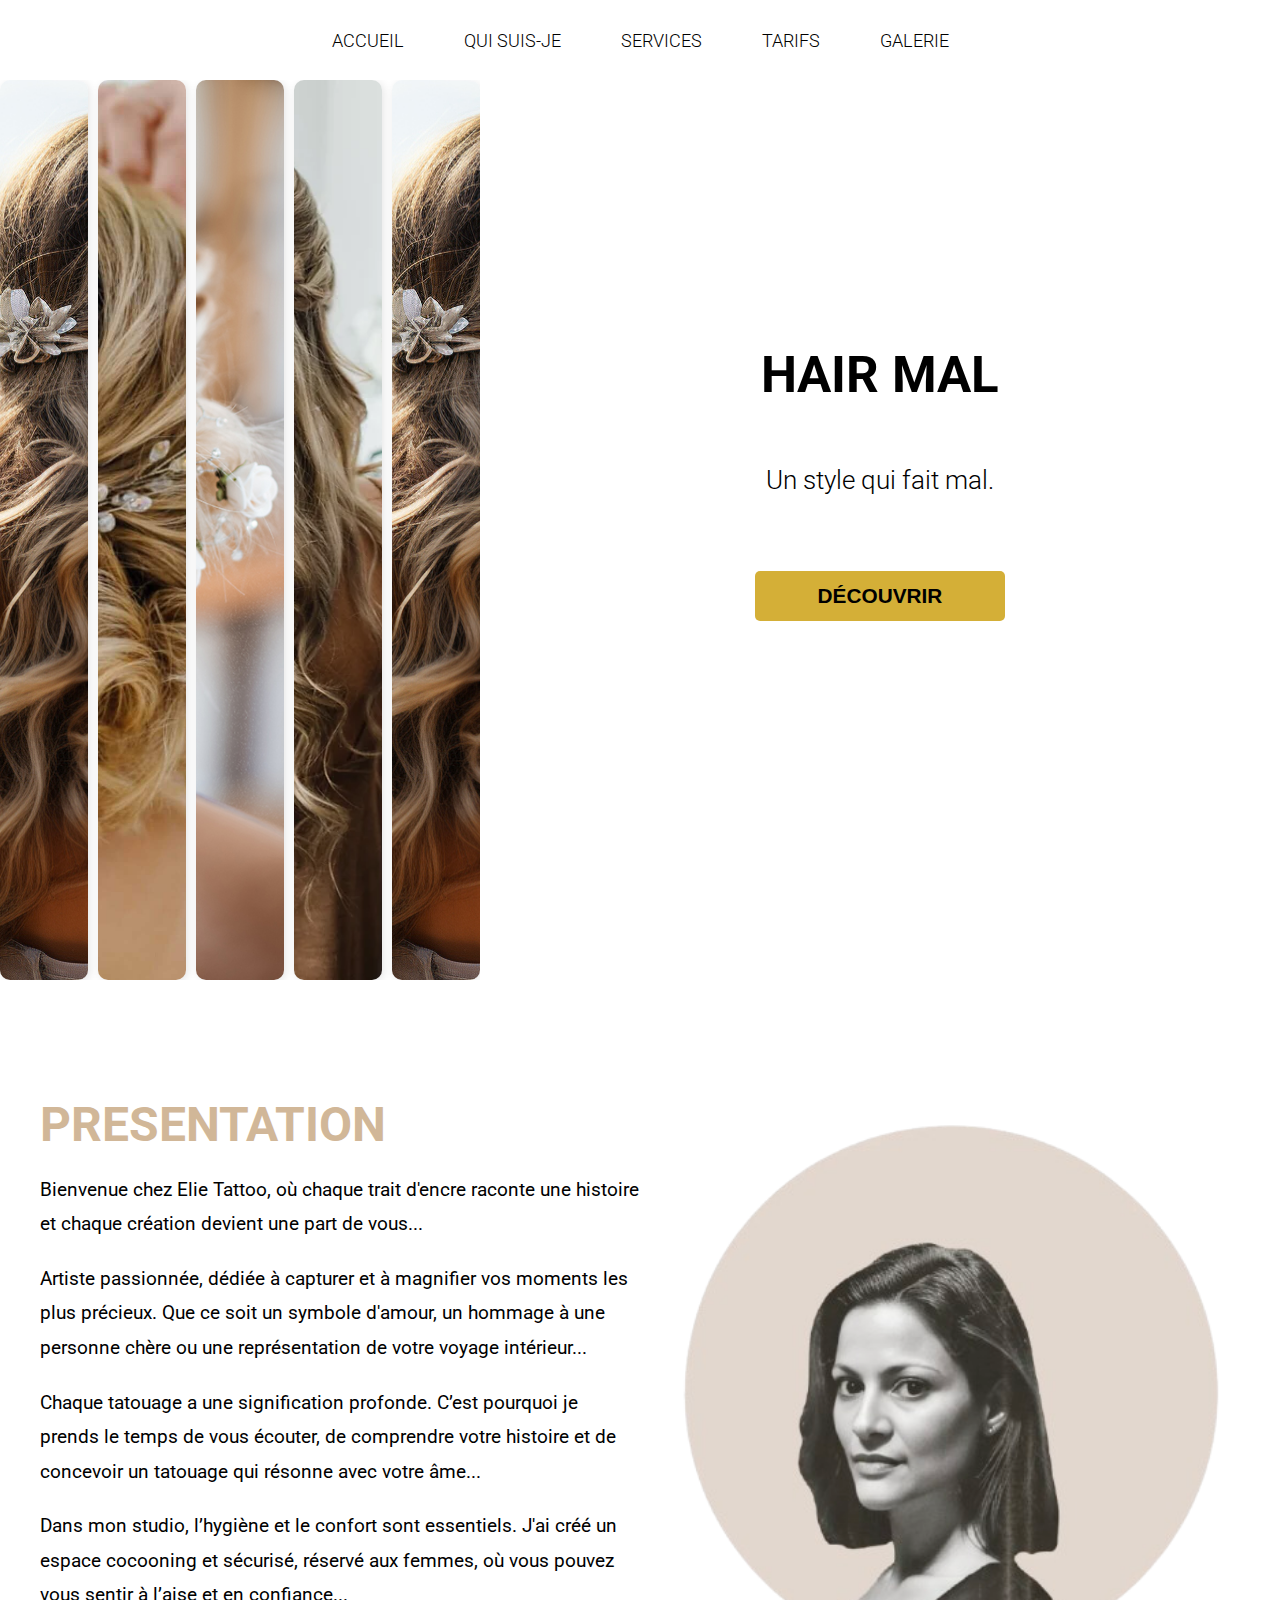
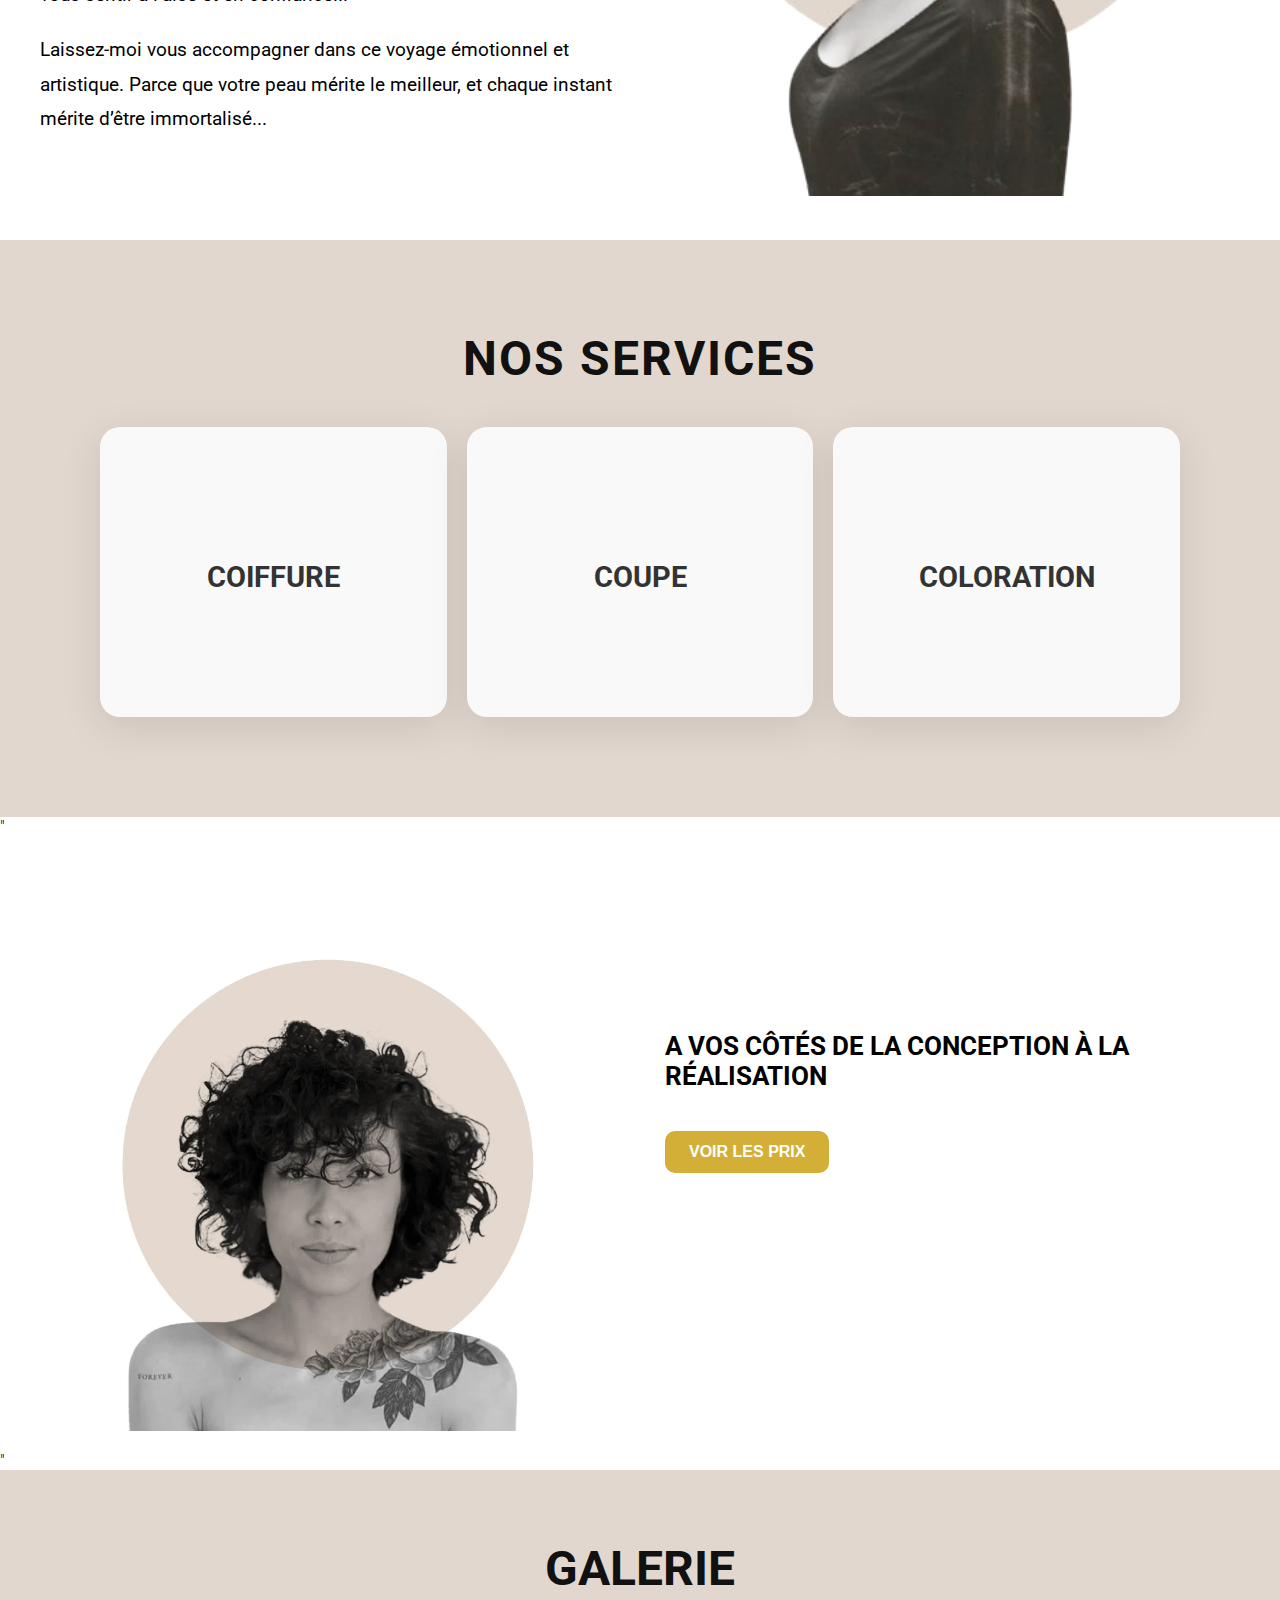
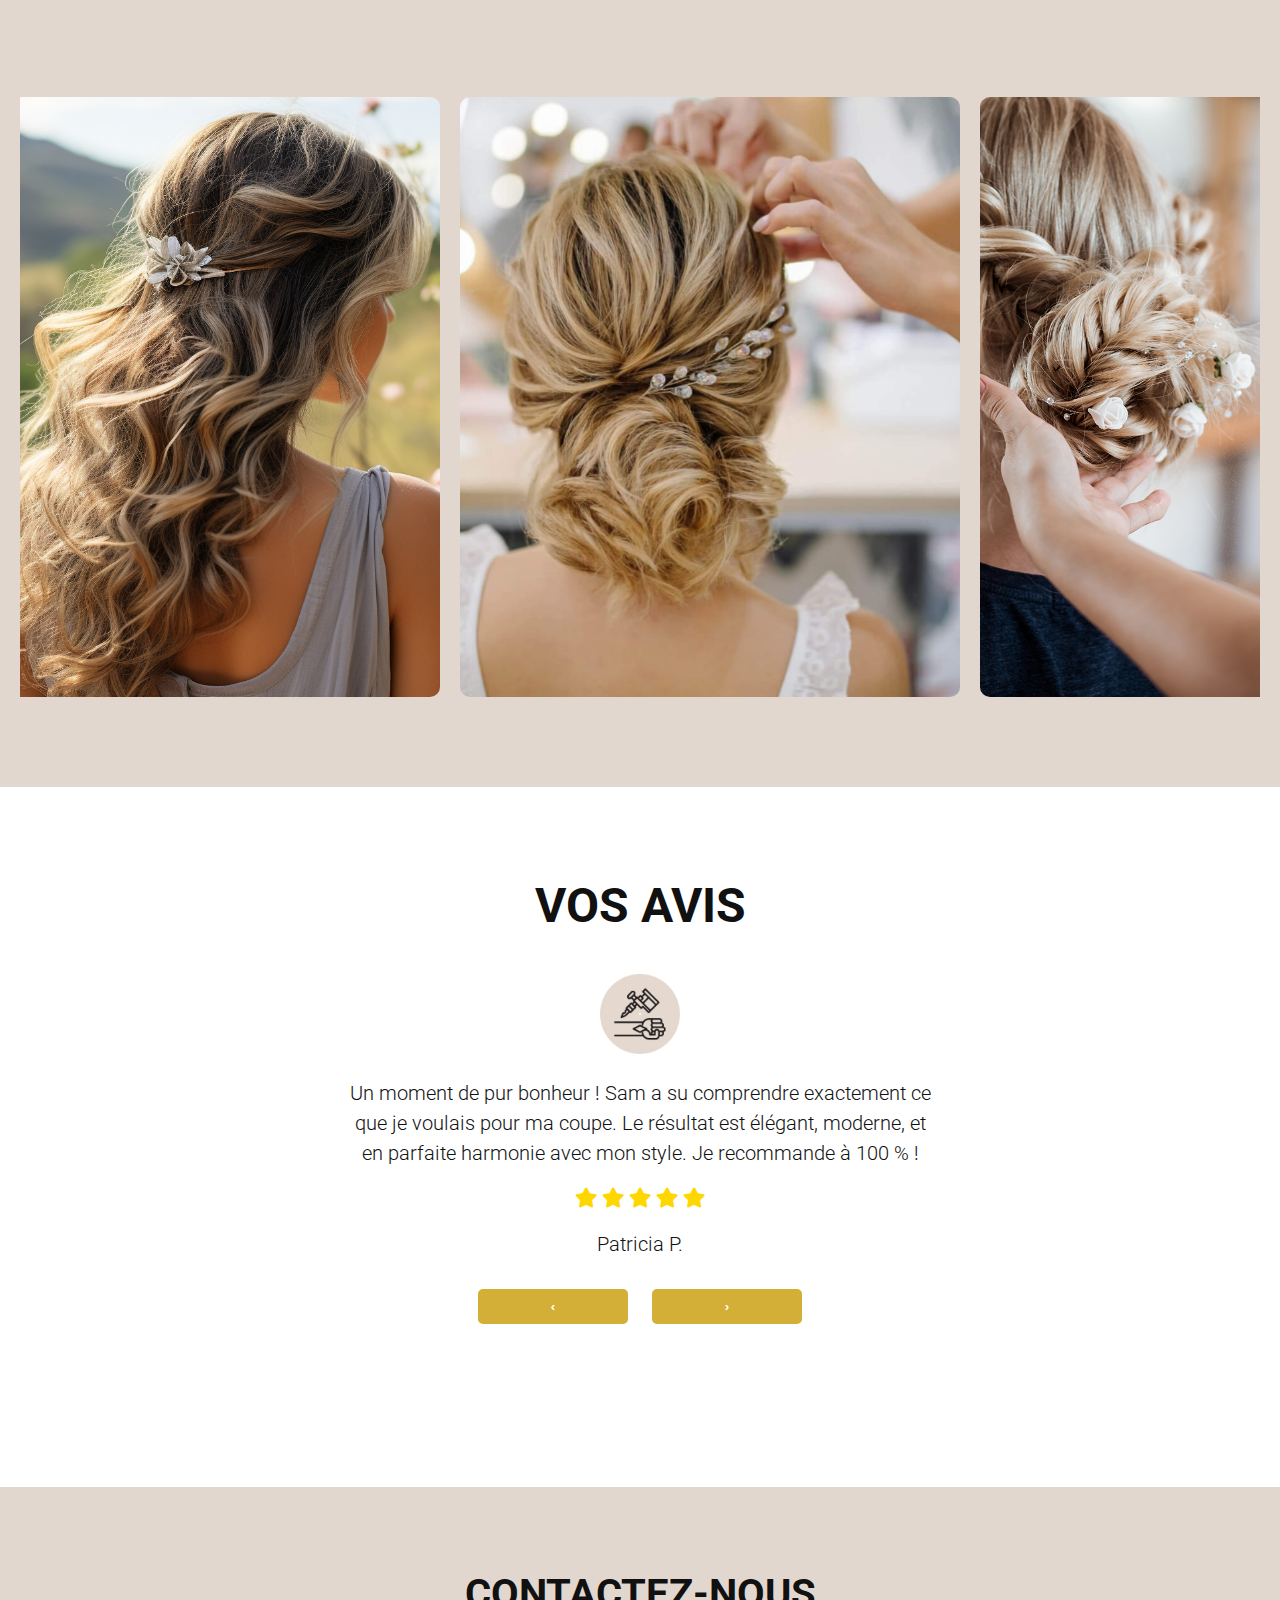
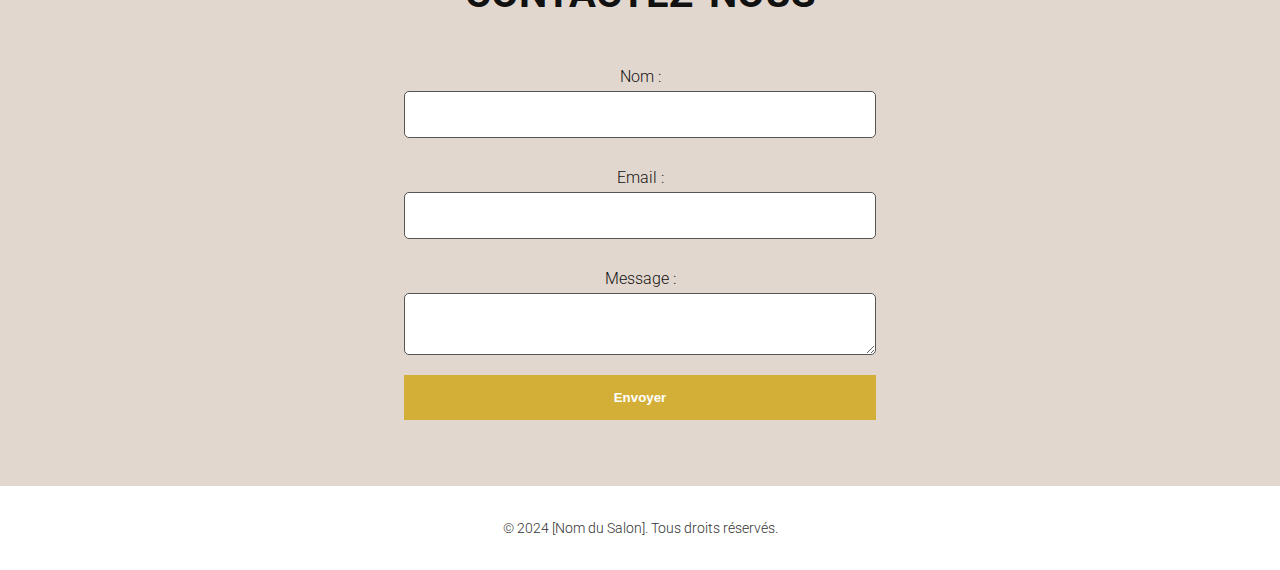
==== index.html @ d48dfe7e "Etablissement du script de deffilement" ====
<!DOCTYPE html>
<html lang="fr">
<head>
    <meta charset="UTF-8">
    <meta name="viewport" content="width=device-width, initial-scale=1.0">
    <title>Salon de Coiffure - Accueil</title>
    <link rel="stylesheet" href="css/global.css">
    <link rel="stylesheet" href="css/hero.css"> 
    <link rel="stylesheet" href="css/avis.css"> 
    <link rel="stylesheet" href="css/contact.css"> 
    <link rel="stylesheet" href="css/gallery-home.css"> 
    <link rel="stylesheet" href="css/services.css"> 
    <link rel="stylesheet" href="css/about.css"> 
    <link rel="stylesheet" href="css/tarifs.css"> 
    <link href="https://fonts.googleapis.com/css2?family=Roboto:wght@100;300;400&display=swap" rel="stylesheet">
    <link rel="stylesheet" href="https://cdnjs.cloudflare.com/ajax/libs/font-awesome/5.15.4/css/all.min.css">
</head>
<body>
    <header>
        <div id="overlay"></div>
        <nav>
            <div class="contact-icon" id="contact-icon">
                <i class="fas fa-info-circle"></i> 
            </div>
            
            <div>
                <img src="images/logo.png" alt="logo" class="logo-icon">
            </div>
            
            <div class="menu-icon" id="menu-icon">
                <i class="fas fa-bars"></i> <!-- Icône pour le hamburger -->
            </div>
    
            <ul class="nav-links" id="nav-links">
                <div class="close-icon" id="close-icon">
                    <i class="fas fa-times"></i> <!-- Icône de la croix pour fermer -->
                </div>
                <li><a href="index.html">ACCUEIL</a></li>
                <li><a href="about.html">QUI SUIS-JE</a></li>
                <li><a href="services.html">SERVICES</a></li>
                <li><a href="tarifs.html">TARIFS</a></li>
                <li><a href="galerie.html">GALERIE</a></li>
            </ul>
    
            <!-- Menu contact -->
            <div class="contact-menu" id="contact-menu">
                <div class="close-contact-icon" id="close-contact-icon">
                    <i class="fas fa-times"></i> <!-- Icône de la croix pour fermer -->
                </div>
                <div class="contact-telephone" id="contact-telephone">
                    <h3>Contactez-nous</h3>
                    <a href="tel:+33123456789" class="phone-link"><strong>Téléphone</strong> : 01 23 45 67 89</a>
                </div>
                <div class="contact-horaires" id="contact-horaires">
                    <h3>Horaires :</h3>
                    <p><strong>Lundi</strong> : 13h - 04h</p>
                    <p><strong>Mardi</strong> : 9h - 00h</p>
                    <p><strong>Mercredi</strong> : 9h - 00h</p>
                    <p><strong>Jeudi</strong> : 9h - 9h30</p>
                    <p><strong>Vendredi</strong> : 9h - 00h</p>
                    <p><strong>Samedi</strong> : Midi - Minuit</p>
                    <p><strong>Dimanche</strong> : Fermé</p>
                </div>
            </div>
        </nav>
    </header>
    
    
   <!-- Hero Section - Version Desktop -->
    <section id="accueil" class="hero hero-desktop">
        <div class="hero-left">
            <div class="image-collage">
                <div class="image-item" style="background-image: url('./images/coiffure1.jpg');"></div>
                <div class="image-item" style="background-image: url('./images/coiffure2.jpeg');"></div>
                <div class="image-item" style="background-image: url('./images/coiffure3.jpg');"></div>
                <div class="image-item" style="background-image: url('./images/coiffure5.webp');"></div>
                <div class="image-item" style="background-image: url('./images/coiffure1.jpg');"></div>
            </div>
        </div>
        <div class="hero-right">
            <h1>HAIR MAL</h1>
            <p>Un style qui fait mal.</p>
            <button>DÉCOUVRIR</button>
        </div>
    </section>

    <!-- Hero Section - Version Mobile -->
    <section id="accueil-mobile" class="hero-mobile">
        <div class="hero-content">
            <div class="hero-right">
                <h1>HAIR MAL</h1>
                <p>Un style qui sublime vos cheveux.</p>
                <div class="hero-image-mobile">
                    <img src="./images/image.png" alt="Coiffure">
                </div>
                <button>DÉCOUVRIR</button>
            </div>
        </div>
    </section>

    <section id="home-about" class="home-about-section">
        <div class="home-about-content">
            <h1>Presentation</h1>
            <p>Bienvenue chez Elie Tattoo, où chaque trait d'encre raconte une histoire et chaque création devient une part de vous...</p>
            <p>Artiste passionnée, dédiée à capturer et à magnifier vos moments les plus précieux. Que ce soit un symbole d'amour, un hommage à une personne chère ou une représentation de votre voyage intérieur...</p>
            <p>Chaque tatouage a une signification profonde. C’est pourquoi je prends le temps de vous écouter, de comprendre votre histoire et de concevoir un tatouage qui résonne avec votre âme...</p>
            <p>Dans mon studio, l’hygiène et le confort sont essentiels. J'ai créé un espace cocooning et sécurisé, réservé aux femmes, où vous pouvez vous sentir à l’aise et en confiance...</p>
            <p>Laissez-moi vous accompagner dans ce voyage émotionnel et artistique. Parce que votre peau mérite le meilleur, et chaque instant mérite d’être immortalisé...</p>
        </div>
        <div class="home-about-image">
            <div class="home-image">
                <img src="./images/portrait.png" alt="Elie Tattoo">
            </div>
        </div>
    </section>

    <section id="home-services-index">
        <h2>NOS SERVICES</h2>
        <div class="home-service-list">
            <div class="home-service-item">
                <h3>Coiffure</h3>
                <p>Découvrez nos services de coiffure sur mesure.</p>
                <button>Savoir plus</button>
            </div>
            <div class="home-service-item">
                <h3>Coupe</h3>
                <p>Des coupes personnalisées pour tous types de cheveux.</p>
                <button>Savoir plus</button>
            </div>
            <div class="home-service-item">
                <h3>Coloration</h3>
                <p>Des colorations modernes pour sublimer votre style.</p>
                <button>Savoir plus</button>
            </div>
        </div>
    </section>
    

    "<section class="home-price">
        <div class="home-price-image">
            <img src="./images/portrait2.webp" alt="Portrait">
        </div>
        <div class="home-price-text">
            <h1>A VOS CÔTÉS DE LA CONCEPTION À LA RÉALISATION</h1>
            <button>VOIR LES PRIX</button>
        </div>
    </section>"

    <!-- Galerie Section -->
    <section id="home-galerie" class="home-gallery">
        <h2>GALERIE</h2>
        <div class="home-gallery-grid">
            <div class="home-gallery-item" style="background-image: url('./images/coiffure1.jpg');"></div>
            <div class="home-gallery-item" style="background-image: url('./images/coiffure2.jpeg');"></div>
            <div class="home-gallery-item" style="background-image: url('./images/coiffure3.jpg');"></div>
            <div class="home-gallery-item" style="background-image: url('./images/coiffure1.jpg');"></div>
            <div class="home-gallery-item" style="background-image: url('./images/coiffure2.jpeg');"></div>
            <div class="home-gallery-item" style="background-image: url('./images/coiffure3.jpg');"></div> 
            <div class="home-gallery-item" style="background-image: url('./images/coiffure1.jpg');"></div>
            <div class="home-gallery-item" style="background-image: url('./images/coiffure2.jpeg');"></div>
            <div class="home-gallery-item" style="background-image: url('./images/coiffure3.jpg');"></div>
            <div class="home-gallery-item" style="background-image: url('./images/coiffure1.jpg');"></div>
            <div class="home-gallery-item" style="background-image: url('./images/coiffure2.jpeg');"></div>
            <div class="home-gallery-item" style="background-image: url('./images/coiffure3.jpg');"></div>
        </div>
    </section>

    <!-- Avis Section -->
    <section id="avis" class="avis">
        <h2>VOS AVIS</h2>
        <div class="avis-slider">
            <div class="avis-slide">
                <div class="quote-icon">
                    <img src="./images/beaute.webp" alt="Guillemets" style="width: 80px; height: 80px;">
                </div>
                <p>Un moment de pur bonheur ! Sam a su comprendre exactement ce que je voulais pour ma coupe. Le résultat est élégant, moderne, et en parfaite harmonie avec mon style. Je recommande à 100 % !</p>
                <div class="rating">
                    <!-- Utilisation des icônes étoiles de Font Awesome -->
                    <i class="fas fa-star"></i>
                    <i class="fas fa-star"></i>
                    <i class="fas fa-star"></i>
                    <i class="fas fa-star"></i>
                    <i class="fas fa-star"></i>
                </div>
                <p class="author">Patricia P.</p>
            </div>
            <div class="avis-slide">
                <div class="quote-icon">
                    <img src="./images/beaute.webp" alt="Guillemets" style="width: 80px; height: 80px">
                </div>
                <p>Super expérience ! Sam a pris le temps de discuter pour comprendre mes envies. Le résultat est magnifique, une coupe légère et facile à coiffer au quotidien. Je suis ravie, merci beaucoup !</p>
                <div class="rating">
                    <!-- Utilisation des icônes étoiles de Font Awesome -->
                    <i class="fas fa-star"></i>
                    <i class="fas fa-star"></i>
                    <i class="fas fa-star"></i>
                    <i class="fas fa-star"></i>
                    <i class="fas fa-star"></i>
                </div>
                <p class="author">Jean M.</p>
            </div>
            <div class="avis-slide">
                <div class="quote-icon">
                    <img src="./images/beaute.webp" alt="Guillemets" style="width: 80px; height: 80px">
                </div>
                <p>Je suis très satisfaite de ma nouvelle coiffure ! Sam a été à l'écoute, et le résultat est impeccable. Il a su allier technique et créativité pour un rendu sublime. Je recommande sans hésitation !</p>
                <div class="rating">
                    <!-- Utilisation des icônes étoiles de Font Awesome -->
                    <i class="fas fa-star"></i>
                    <i class="fas fa-star"></i>
                    <i class="fas fa-star"></i>
                    <i class="fas fa-star"></i>
                    <i class="fas fa-star"></i>
                </div>
                <p class="author">Sophie L.</p>
            </div>
            <div class="avis-slide">
                <div class="quote-icon">
                    <img src="./images/beaute.webp" alt="Guillemets" style="width: 80px; height: 80px">
                </div>
                <p>Merci à Sam pour ce superbe travail ! Elle a su réaliser une coupe qui correspond parfaitement à mes attentes. L’attention aux détails et le souci de perfection sont remarquables. Je reviendrai sans hésiter !</p>
                <div class="rating">
                    <!-- Utilisation des icônes étoiles de Font Awesome -->
                    <i class="fas fa-star"></i>
                    <i class="fas fa-star"></i>
                    <i class="fas fa-star"></i>
                    <i class="fas fa-star"></i>
                    <i class="fas fa-star"></i>
                </div>
                <p class="author">Marc D.</p>
            </div>
            <div class="avis-slide">
                <div class="quote-icon">
                    <img src="./images/beaute.webp" alt="Guillemets" style="width: 80px; height: 80px">
                </div>
                <p>Une coupe au top ! Sam a su transformer mes cheveux avec beaucoup de finesse et de professionnalisme. Le résultat est bien au-delà de mes espérances, un véritable artiste de la coiffure !</p>
                <div class="rating">
                    <!-- Utilisation des icônes étoiles de Font Awesome -->
                    <i class="fas fa-star"></i>
                    <i class="fas fa-star"></i>
                    <i class="fas fa-star"></i>
                    <i class="fas fa-star"></i>
                    <i class="fas fa-star"></i>
                </div>
                <p class="author">Isabelle R.</p>
            </div>
        </div>
        <div class="slider-controls">
            <button class="prev" onclick="plusSlides(-1)">&#8249;</button>
            <button class="next" onclick="plusSlides(1)">&#8250;</button>
        </div>
    </section>
    
    <!-- Contact Section -->
    <section id="contact" class="contact">
        <h2>CONTACTEZ-NOUS</h2>
        <form action="#" method="post">
            <label for="nom">Nom :</label>
            <input type="text" id="nom" name="nom" required>

            <label for="email">Email :</label>
            <input type="email" id="email" name="email" required>

            <label for="message">Message :</label>
            <textarea id="message" name="message" required></textarea>

            <button type="submit">Envoyer</button>
        </form>
    </section>

    <footer>
        <p>&copy; 2024 [Nom du Salon]. Tous droits réservés.</p>
    </footer>

    <!-- Lien vers ton script JavaScript -->
    <script src="js/script.js"></script>
</body>
</html>
---- css/global.css ----
/* Global Styles */
html {
    height: 100%;
}

body {
    font-family: 'Roboto', sans-serif;
    font-weight: 300;
    margin: 0;
    padding: 0;
    color: #000000;
    background-color: #ffffff;
    min-height: 100%; /* Assure que le body prend au moins la taille de la fenêtre */
    position: relative; /* Position relative pour permettre au footer d'être absolu */
}

header {
    background-color: #ffffff;
    height: 80px;
    padding: 0;
    display: flex;
    align-items: center;
}

nav {
    width: 100%;
    display: flex;
    justify-content: center;
    align-items: center;
}

/* Styles pour le menu de navigation */
nav ul {
    list-style: none;
    display: flex;
    justify-content: center;
    align-items: center;
    margin: 0;
    padding: 0;
}


nav ul li {
    margin: 0 30px;
}

nav ul li a {
    color: #000000;
    text-transform: uppercase;
    text-decoration: none;
    font-weight: 300;
    transition: color 0.3s ease;
    font-size: 18px;
}

nav ul li a:hover {
    color: #d4af37;
    font-weight: bold;
}

/* Assure que le footer reste en bas si la page n'a pas assez de contenu */
footer {
    background-color: #000;
    color: #fff;
    text-align: center;
    padding: 30px 0;
    font-size: 0.875rem;
    position: absolute; /* Rend le footer absolu par rapport au body */
    bottom: 0;
    width: 100%;
}

/* Masquer l'icône hamburger par défaut, l'afficher seulement sur les petits écrans */
.menu-icon {
    display: none;
    font-size: 30px;
    cursor: pointer;
    color: #ffffff;
    position: absolute;
    top: 25px;
    right: 20px;
}

.close-icon {
    display: none;
}

.contact-menu{
    display: none;
}

.logo-icon {
    display: none;
}

.contact-icon {
    display: none;
}

/* Cacher le menu sur mobile par défaut */
@media (max-width: 1024px) {
    .menu-icon {
        display: block; /* Affiche l'icône hamburger */
    }
    
    header {
        background-color: #111; /* Change la couleur de fond en noir */
        height: 80px;
        padding: 0;
        display: flex;
        align-items: center;
        color: #ffffff; /* Change la couleur du texte en blanc pour qu'il soit visible */
    }


    nav ul {
        display: none; /* Cacher le menu par défaut sur petits écrans */
        flex-direction: column;
        position: absolute;
        top: 80px;
        right: 0;
        width: 100%;
        text-align: center;
    }

    nav ul.active {
        display: flex; /* Affiche le menu quand on clique sur l'icône hamburger */
    }

    nav ul li {
        margin: 10px 0;
    }

    nav ul li a {
        font-size: 18px;
    }

#overlay {
    position: fixed;
    top: 0;
    left: 0;
    width: 100%;
    height: 100%;
    background: rgba(0, 0, 0, 0.5); /* Fond semi-transparent noir */
    backdrop-filter: blur(10px); /* Ajoute un effet de flou */
    z-index: 900; /* Doit être derrière la navbar */
    opacity: 0;
    visibility: hidden;
    transition: opacity 0.5s ease, visibility 0.5s ease; /* Transition douce et synchronisée avec le menu */
}

/* Transition d'opacité pour l'overlay lorsqu'il est actif */
#overlay.active {
    opacity: 1; /* Rend l'overlay visible */
    visibility: visible;
}

.contact-icon {
    display: block;
}

/* Styles pour le menu mobile */
.nav-links {
    display: none; /* Caché par défaut */
    position: fixed; /* Pour rester fixe lorsque vous faites défiler */
    right: 0;
    width: 100%; /* Prend toute la largeur de l'écran */
    height: 100%; /* Prend toute la hauteur de l'écran */
    z-index: 1000; /* Doit être devant l'overlay */
    transform: translateX(100%); /* Initialement en dehors de l'écran */
    transition: transform 3s ease, opacity 3s ease, visibility 3s ease; /* Transition douce pour l'ouverture */
    opacity: 0;
    visibility: hidden;
    display: flex; /* Utiliser flex pour centrer */
    flex-direction: column;
    align-items: center;
    justify-content: center; /* Centre les éléments verticalement */
}

/* Affichage du menu mobile lorsqu'il est actif */
.nav-links.active {
    visibility: visible; /* Rendre visible */
    opacity: 1;
    transform: translateX(0); /* Ramène le menu dans le cadre */
}
/* Style des liens du menu mobile */
.nav-links li {
    margin: 20px 0;
}

.nav-links a {
    color: #ffffff;
    text-decoration: none;
    font-size: 1.2rem;
    font-weight: bold; /* Met le texte en gras */
}

.nav-links a:hover {
    color: #d4af37; /* Change la couleur au survol */
}

.logo-icon {
    width: 50px; /* Ajustez cette valeur pour correspondre à la taille des icônes */
    height: auto; /* Conserve les proportions */
    display: inline-block;
    margin: 0 10px; /* Pour ajouter un peu d'espace autour du logo */
    vertical-align: middle; /* Aligne verticalement avec les icônes */
}

/* Icône de fermeture dans le menu mobile */
.close-icon {
    display: block; /* Assurez-vous qu'elle soit visible par défaut */
    position: absolute;
    top: 20px;
    right: 20px;
    font-size: 30px;
    color: #ffffff; /* Couleur de la croix (blanc) */
    cursor: pointer;
    z-index: 1100; /* Assurez-vous qu'elle soit au-dessus du menu */
}

/* Icône contact à gauche */
.contact-icon {
    font-size: 30px;
    cursor: pointer;
    color: #ffffff;
    position: absolute;
    top: 25px;
    left: 20px;
}

.contact-menu {
    visibility: hidden; /* Caché par défaut */
    opacity: 0;
    position: fixed; /* Pour rester fixe lorsque vous faites défiler */
    top: 0;
    left: 0;
    width: 300px; /* Largeur du menu contact */
    height: 100%; /* Prend toute la hauteur */
    z-index: 1000; /* Doit être devant l'overlay */
    transform: translateX(-100%); /* Initialement en dehors de l'écran à gauche */
    color: #fff;
    padding: 20px;
    transition: transform 3s ease, opacity 3s ease, visibility 3s ease; /* Transition douce pour l'ouverture */
    display: flex;
    flex-direction: column; /* Les éléments sont affichés verticalement */
    gap: 20px; /* Ajoute un espace entre chaque section */
}

/* Affichage du menu contact lorsqu'il est actif */
.contact-menu.active {
    display: flex;
    visibility: visible;
    opacity: 1;
    transform: translateX(0); /* Ramène le menu dans le cadre */
}


/* Icône de fermeture dans le menu contact */
.close-contact-icon {
    position: absolute;
    top: 20px;
    right: 20px;
    font-size: 30px;
    color: #ffffff;
    cursor: pointer;
}

.phone-link {
    color: #ffffff; /* Couleur blanche */
    text-decoration: none; /* Pas de soulignement */
    font-weight: bold; /* Facultatif : mettre en gras */
}


.contact-telephone {
    margin-top: 40px;
}

.contact-telephone h3 {
    font-weight: bold;
    font-size: 1.6rem;
}

.contact-horaires h3 {
    font-weight: bold;
    font-size: 1.6rem;
}
}
---- css/hero.css ----
@media (min-width: 1025px) {
    /* Hero Section */
.hero {
    display: flex;
    justify-content: space-between;
    height: 100vh;
    background-color: #ffffff;
    overflow: hidden; /* Empêche le contenu de dépasser */
}

.hero-left {
    width: 60%;
    display: flex;
    justify-content: center;
    align-items: center;
    max-width: 100%;
    max-height: 100%;
    overflow: hidden; /* Empêche le débordement du collage */
    position: relative;
}

.image-collage {
    display: flex;
    flex-wrap: nowrap; /* Empêche les images d'aller à la ligne */
    justify-content: space-between;
    grid-template-columns: repeat(auto-fit, minmax(150px, 1fr)); /* Adaptatif */
    grid-auto-rows: 1fr; /* Carré ajusté */
    gap: 10px;
    width: 100vw;
    height: 100vh;
    overflow: hidden; /* Assure que les images ne dépassent pas */
}

.image-item {
    background-size: cover;
    background-position: center;
    border-radius: 10px;
    width: 100%;
    height: 100%;
    box-shadow: 2px 2px 10px rgba(0, 0, 0, 0.1);
    
    /* Transition pour un effet fluide sur le survol */
    transition: transform 0.3s ease, box-shadow 0.3s ease;
}

/* Agrandissement lors du hover */
.image-item:hover {
    transform: scale(1.05); /* Agrandit légèrement l'image */
    box-shadow: 4px 4px 20px rgba(0, 0, 0, 0.2); /* Accentue l'ombre au survol */
}

.hero-right {
    width: 100%;
    display: flex;
    justify-content: center;
    align-items: center;
    flex-direction: column;
    text-align: center;
    position: relative;
    z-index: 1; /* Pour être sûr que cette section soit au-dessus */
}

.hero-right h1 {
    margin-top: 5px;
    font-size: 4vw;
}

.hero-right p {
    font-size: 2vw;
}

.hero-right button {
    width: 250px;
    height: 50px;
    margin-top: 50px;
    padding: 8px 16px;
    background-color: #d4af37;
    border: none;
    border-radius: 5px;
    font-size: 1.3rem;
    cursor: pointer;
    border-radius: 5px;
    color: black;
}

/* Version desktop visible par défaut */
.hero-desktop {
    display: flex; /* Visible sur les grands écrans */
}

/* Version mobile cachée par défaut */
.hero-mobile {
    display: none; /* Cachée par défaut */
}

}

/* Pour les écrans de téléphone */
@media (max-width: 1024px) {
    .hero-desktop {
        display: none !important; /* Cache complètement la version desktop sur petits écrans */
    }


    .hero-mobile {
        display: flex;
        align-items: center;
        flex-direction: column;
        text-align: center;
        background-color: #111;
        padding-bottom: 50px;
    }

    .hero .hero-content {
        background-color: #111;

    }

    .hero-image-mobile img {
        width: 130%;
        height: auto;
        margin-bottom: 20px;
        position: relative;
        left: 50%;
        transform: translateX(-50%); /* Recentre l'image */
    }

    .hero-content {
        width: 100%;
    }

    .hero-right h1 {
        font-size: 2rem; /* Ajuste la taille de la police */
        margin-bottom: 10px;
        color: #f5f5f5;
    }

    .hero-right {
        width: 100%; /* Prend la même largeur que l'image pour un meilleur alignement */
        background-color: #111;
    }

    .hero-right p {
        font-size: 1.2rem; /* Ajuste la taille de la description */
        color: #f5f5f5;
    }

    .hero-right button {
        margin-top: 0px; /* Réduisez cette valeur pour rapprocher le bouton du contenu au-dessus */
        padding: 10px 20px;
        background-color: #f5f5f5;
        color: #111;
        border: none;
        border-radius: 5px;
        cursor: pointer;
        font-size: 1rem;
    }
    
    .hero-text button {
        background-color: #111;
        border-radius: 5px;
    }

   

}
---- css/avis.css ----
/* --------------------------------------------------------------------------------------------------------------------------- PAGES AVIS -----------------------------------------------------------------------------------------------------------------------------------------*/

.avis {
    padding: 50px 50px;
    background-color: #ffffff;
    text-align: center;
    height: 600px; /* Hauteur fixe pour la section noire */
}

.avis h2 {
    font-size: 3rem;
    font-weight: bold;
    color: #111;
    text-transform: uppercase;
}

.avis p {
    color: #111;
    font-size: clamp(20px, 1.5vw, 1vw); /* Taille minimale 16px, taille idéale 1.5vw, taille maximale 24px */
    margin-top: 20px;
    max-width: 50%;
    margin-left: auto;
    margin-right: auto;
    line-height: 1.5;
    overflow: hidden;
}

/* Limiter la hauteur de la section blockquote pour éviter un débordement */
.avis-list blockquote {
    background: #ffffff;
    padding: 30px;
    margin: 20px auto;
    max-width: 800px;
    border-radius: 10px;
    box-shadow: 0 4px 12px rgba(0, 0, 0, 0.3);
    color: #000;
}

.rating i {
    color: #FFD700; /* Code couleur pour du doré */
    font-size: 20px; /* Ajuste la taille des étoiles selon tes besoins */
}
.quote-icon {
    margin-top: 20px;
}

.prev, .next {
    width: 150px;
    padding: 10px;
    background-color: #d4af37;
    border: none;
    color: white;
    cursor: pointer;
    border-radius: 5px;
    margin: 10px;
}

.prev:hover, .next:hover {
    background-color: #b5952b;
}

/* --------------------------------------------------------------------------------------------------------------------------- PAGES AVIS MOBILE -----------------------------------------------------------------------------------------------------------------------------------------*/

@media (max-width: 1024px) {
    .avis {
        padding: 20px;
        background-color: #ffffffff;
        text-align: center;
        height: auto; /* Ajuste la hauteur automatiquement pour le contenu */
    }

    .avis h2 {
        font-size: 2rem;
        font-weight: bold;
        color: #111;
        text-transform: uppercase;
        margin-bottom: 20px;
    }

    .avis p {
        color: #111;
        font-size: 1rem;
        margin-top: 10px;
        max-width: 90%;
        margin-left: auto;
        margin-right: auto;
        line-height: 1.4;
    }

    .avis-list blockquote {
        background: #111;
        padding: 20px;
        margin: 10px auto;
        max-width: 90%;
        border-radius: 10px;
        box-shadow: 0 4px 12px rgba(0, 0, 0, 0.3);
        color: #000;
    }

    .rating i {
        color: #FFD700; /* Code couleur pour du doré */
        font-size: 20px; /* Ajuste la taille des étoiles selon tes besoins */
    }
    .quote-icon {
        margin-top: 10px;
    }

    .prev, .next {
        width: 120px;
        padding: 8px;
        background-color: #d4af37;
        border: none;
        color: white;
        cursor: pointer;
        border-radius: 5px;
        margin: 5px;
    }

    .prev:hover, .next:hover {
        background-color: #b5952b;
    }

    .slider-controls {
    margin-bottom: 40px;
    }

    .slider-controls button {
        background-color: #111;
        }

}
---- css/contact.css ----
/* --------------------------------------------------------------------------------------------------------------------------- FORMULAIRE DE CONTACT -----------------------------------------------------------------------------------------------------------------------------------------*/

.contact {
    padding: 50px 50px;
    background-color: #e2d7ce;
    text-align: center;

}

.contact h2 {
    font-size: 2.5rem;
    color: #111;
    margin-bottom: 40px;
}

form {
    display: flex;
    flex-direction: column;
    width: 40%;
    margin: 0 auto;
    color: #111;
}

label {
    margin: 10px 0 5px;
    font-size: 1rem;
}

input, textarea {
    padding: 15px;
    margin-bottom: 20px;
    border-radius: 5px;
    border: 1px solid #555;
    background-color: #ffffff;
    color: #fff;
}

button {
    padding: 15px;
    border: none;
    background-color: #d4af37;
    color: #ffffff;
    font-weight: bold;
    cursor: pointer;
    transition: background-color 0.3s ease;
    margin-bottom: 100px;
}

button:hover {
    background-color: #b5952b;
}

/* --------------------------------------------------------------------------------------------------------------------------- FORMULAIRE DE CONTACT MOBILE -----------------------------------------------------------------------------------------------------------------------------------------*/

@media (max-width: 1024px) {
    
    .contact {
        padding: 50px;
        background-color: #111;
        text-align: center;
    }

    .contact h2 {
        font-size: 2rem;
        color: #ffffff;
        margin-bottom: 20px;
    }

    form {
        width: 90%;
        margin: 0 auto;
    }

    label {
        margin: 10px 0 5px;
        font-size: 0.9rem;
        color: #ffffff;
    }

    input, textarea {
        padding: 10px;
        margin-bottom: 15px;
        border-radius: 5px;
        border: 1px solid #ffffff;
        background-color: #ffffff;
        color: #ffffff;
    }

    button {
        padding: 12px;
        background-color: #d4af37;
        color: #ffffff;
        font-weight: bold;
        cursor: pointer;
        transition: background-color 0.3s ease;
        border-radius: 5px;
        margin-bottom: 0; /* Supprime la marge pour la version mobile */
    }

    button:hover {
        background-color: #b5952b;
    }
}
---- css/gallery-home.css ----
/* --------------------------------------------------------------------------------------------------------------------------- PAGES D'ACCUEIL GALERIE -----------------------------------------------------------------------------------------------------------------------------------------*/

.home-gallery {
    background-color: #e2d7ce;
    text-align: center;
    overflow-x: hidden; /* Empêche le débordement horizontal */
    padding: 20px;
}

.home-gallery h2 {
    font-size: 3rem;
    margin-bottom: 100px;
    margin-top: 50px;
    color: #111;
}
.home-gallery-grid {
    display: flex; /* Arrange les images en ligne */
    gap: 20px; /* Espace entre les items */
    padding-bottom: 20px;
    overflow-x: hidden; /* Cache le défilement horizontal */
    white-space: nowrap; /* Empêche les images de se mettre à la ligne */
}

.home-gallery-item {
    flex: 0 0 auto; /* Garde la taille fixe des items et empêche de se redimensionner */
    width: 500px; /* Largeur des images */
    height: 600px; /* Hauteur des images */
    background-size: cover;
    background-position: center;
    background-repeat: no-repeat;
    border-radius: 10px;
    transition: transform 0.3s ease;
    margin-bottom: 50px;
}

.home-gallery-item:hover {
    transform: scale(1.05);
}

/* --------------------------------------------------------------------------------------------------------------------------- PAGES D'ACCUEIL GALERIE MOBILE -----------------------------------------------------------------------------------------------------------------------------------------*/

@media (max-width: 768px) {

    /* Section gallery */
    .home-gallery {
        background-color: #111;
        text-align: center;
        overflow-x: visible; /* Permet le défilement horizontal */
        padding: 10px;
    }

    .home-gallery h1 {
        font-size: 1.8rem;
        color: #d1b798;
        margin-bottom: 50px;
    }

    .home-gallery h2 {
        font-size: 2rem;
        font-weight: bold;
        color: #ffffff;
        text-transform: uppercase;
        margin-bottom: 40px;
    }

    .home-gallery {
        padding: 20px 0;
    }
    

    .home-gallery-item {
        flex: 0 0 auto; /* Garde la taille fixe des items et empêche de se redimensionner */
        width: 300px; /* Taille de chaque image, à ajuster selon tes préférences */
        height: 300px; /* Taille de chaque image, à ajuster selon tes préférences */
        background-size: cover;
        background-position: center;
        border-radius: 10px; /* Optionnel, donne des coins arrondis aux images */
    }
    

    .home-gallery-item:hover {
        transform: scale(1.05);
    }
}
---- css/services.css ----
/* --------------------------------------------------------------------------------------------------------------------------- STYLE GÉNÉRAUX -----------------------------------------------------------------------------------------------------------------------------------------*/

html {
    height: 100%;
    margin: 0;
    padding: 0;
    overflow-x: hidden; /* Évite le défilement horizontal si présent */
}

body {
    position: relative;
    min-height: 100vh; /* Assure que le body occupe toute la hauteur de la fenêtre */
    margin: 0;
}

footer {
    position: absolute;
    bottom: 0;
    left: 0;
    width: 100%;
    background-color: #e2d7ce;
    color: #fff;
    text-align: center;
    padding: 30px 0;
    font-size: 0.875rem;
}
/* --------------------------------------------------------------------------------------------------------------------------- PAGES SERVICES -----------------------------------------------------------------------------------------------------------------------------------------*/
/* Centrer le titre des services */
#services-index {
    text-align: center;
    padding: 50px;
    background-color: #e2d7ce;
}

#services-index h2 {
    font-size: 3rem;
    margin-bottom: 40px;
    color: #111;
    letter-spacing: 2px;
}

/* Conteneur des services */
.service-list {
    display: flex;
    justify-content: space-between;
    gap: 20px;
    padding: 0 50px;
    margin-bottom: 50px;
}

/* Styles par défaut des services */
.service-item {
    flex: 1;
    background-color: #f9f9f9;
    border-radius: 20px;
    padding: 20px;
    text-align: center;
    box-shadow: 0 10px 40px rgba(0, 0, 0, 0.1);
    transition: all 0.5s ease;
    position: relative;
    overflow: hidden;

    /* Centrer verticalement et horizontalement */
    display: flex;
    flex-direction: column;
    justify-content: center;
    align-items: center;
    height: 250px; /* Assure une hauteur constante pour les services */
}

/* Cacher le contenu par défaut */
.service-item p,
.service-item button {
    display: none;
}

/* Afficher le contenu et agrandir l'item au survol */
.service-item:hover {
    flex: 2; /* Agrandir l'élément survolé */
    box-shadow: 0 20px 50px rgba(0, 0, 0, 0.2);
}

.service-item:hover p,
.service-item:hover button {
    display: block; /* Afficher le contenu au survol */
}

/* Styles des titres de services */
.service-item h3 {
    font-size: 1.8rem;
    font-weight: bold;
    text-transform: uppercase;
    color: #333;
    margin-bottom: 20px;
}

/* Bouton de services */
.service-item button {
    margin-top: 20px;
    padding: 10px 20px;
    background-color: #bbb;
    color: white;
    border: none;
    border-radius: 30px;
    font-weight: bold;
    cursor: pointer;
    transition: background-color 0.3s ease;
}

.service-item button:hover {
    background-color: #d4af37;
}

/* Centrer aussi le paragraphe */
.service-item p {
    margin: 0;
    text-align: center;
    font-size: 1rem;
    color: #555;
    line-height: 1.5;
}


/* --------------------------------------------------------------------------------------------------------------------------- PAGES D'ACCUEIL SERVICES -----------------------------------------------------------------------------------------------------------------------------------------*/

/* Centrer le titre des services */
#home-services-index {
    text-align: center;
    padding: 50px;
    background-color: #e2d7ce;
}

#home-services-index h2 {
    font-size: 3rem;
    margin-bottom: 40px;
    color: #111;
    letter-spacing: 2px;
}

/* Conteneur des services */
.home-service-list {
    display: flex;
    justify-content: space-between;
    gap: 20px;
    padding: 0 50px;
    margin-bottom: 50px;
}

/* Styles par défaut des services */
.home-service-item {
    flex: 1;
    background-color: #f9f9f9;
    border-radius: 20px;
    padding: 20px;
    text-align: center;
    box-shadow: 0 10px 40px rgba(0, 0, 0, 0.1);
    transition: all 0.5s ease;
    position: relative;
    overflow: hidden;

    /* Centrer verticalement et horizontalement */
    display: flex;
    flex-direction: column;
    justify-content: center;
    align-items: center;
    height: 250px; /* Assure une hauteur constante pour les services */
}

/* Cacher le contenu (paragraphe et bouton) par défaut */
.home-service-item p,
.home-service-item button {
    display: none;
}

/* Afficher le contenu et agrandir l'item au survol */
.home-service-item:hover {
    flex: 2; /* Agrandir l'élément au survol */
    box-shadow: 0 20px 50px rgba(0, 0, 0, 0.2);
}

.home-service-item:hover p,
.home-service-item:hover button {
    display: block; /* Affiche le paragraphe et le bouton au survol */
}

/* Styles des titres des services */
.home-service-item h3 {
    font-size: 1.8rem;
    font-weight: bold;
    text-transform: uppercase;
    color: #333;
    margin-bottom: 20px;
}

/* Bouton des services */
.home-service-item button {
    margin-top: 20px;
    padding: 10px 20px;
    background-color: #bbb;
    color: white;
    border: none;
    border-radius: 30px;
    font-weight: bold;
    cursor: pointer;
    transition: background-color 0.3s ease;
}

.home-service-item button:hover {
    background-color: #d4af37;
}

/* Centrer aussi le paragraphe */
.home-service-item p {
    margin: 0;
    text-align: center;
    font-size: 1rem;
    color: #555;
    line-height: 1.5;
}


/* --------------------------------------------------------------------------------------------------------------------------- PAGES ACCUEIL SERVICES MOBILE -----------------------------------------------------------------------------------------------------------------------------------------*/

/* Styles pour mobile */
@media (max-width: 1024px) {
    .home-service-list {
        flex-direction: column;
        gap: 20px;
    }

    .home-service-item {
        width: 100%; /* Largeur complète pour chaque service */
        transition: all 0.3s ease; /* Ajouter une transition pour l'animation */
        flex: 1; /* Flex par défaut */
    }

    .home-service-item.active {
        flex: 2.5; /* Augmenter la taille pour l'élément actif */
        transition: flex 0.3s ease; /* Animation fluide */
        height: auto; /* S'assurer que la hauteur s'ajuste pour l'actif */
    }

    .home-service-item p {
        display: none; /* Par défaut, cacher le texte */
    }

    .home-service-item.active p {
        display: block; /* Afficher le texte pour l'élément actif */
    }

    .home-service-item.active button {
        background-color: #d4af37; /* Changement de couleur pour le bouton actif */
    }

    /* Réduire la taille des services non actifs */
    .home-service-item:not(.active) {
        flex: 0.8; /* Réduire la taille pour les services non actifs */
        transition: flex 0.3s ease; /* Animation fluide */
    }

/* --------------------------------------------------------------------------------------------------------------------------- PAGES SERVICES MOBILE -----------------------------------------------------------------------------------------------------------------------------------------*/

    .service-list {
        flex-direction: column;
        gap: 20px;
    }

    .service-item {
        width: 100%; /* Largeur complète pour chaque service */
        transition: all 0.3s ease; /* Ajouter une transition pour l'animation */
        flex: 1; /* Flex par défaut */
    }

    .service-item.active {
        flex: 2.5; /* Augmenter la taille pour l'élément actif */
        transition: flex 0.3s ease; /* Animation fluide */
        height: auto; /* S'assurer que la hauteur s'ajuste pour l'actif */
    }

    .service-item p {
        display: none; /* Par défaut, cacher le texte */
    }

    .service-item.active p {
        display: block; /* Afficher le texte pour l'élément actif */
    }

    .service-item.active button {
        background-color: #d4af37; /* Changement de couleur pour le bouton actif */
    }

    /* Réduire la taille des services non actifs */
    .service-item:not(.active) {
        flex: 0.8; /* Réduire la taille pour les services non actifs */
        transition: flex 0.3s ease; /* Animation fluide */
    }
}
---- css/about.css ----
/* --------------------------------------------------------------------------------------------------------------------------- STYLE GÉNÉRAUX -----------------------------------------------------------------------------------------------------------------------------------------*/

footer {
    background-color: #fff;
    color: #333;
    text-align: center;
    padding: 20px 0;
    font-size: 0.875rem;
}

/* --------------------------------------------------------------------------------------------------------------------------- PAGES D'ACCUEIL ABOUT -----------------------------------------------------------------------------------------------------------------------------------------*/

.home-about-section {
    display: flex;
    justify-content: center;
    align-items: center;
    max-width: 1200px;
    margin: 0 auto;
    padding: 40px 20px; /* Ajoute un padding sur les côtés pour les petits écrans */
    flex-wrap: wrap; /* Permet aux éléments de se réorganiser sur plusieurs lignes sur petits écrans */
}

.home-about-content {
    width: 50%;
    text-align: left;
}

.home-about-content h1 {
    font-size: 3rem;
    font-weight: bold;
    color: #d1b798;
    margin-bottom: 20px;
    text-transform: uppercase;
}

.home-about-content p {
    font-size: 1.2rem;
    line-height: 1.8;
    margin-bottom: 20px;
    color: #000000;
    font-weight: 400;
}

.home-about-image {
    width: 50%;
    border-radius: 50%;
}

.home-image img {
    width: 100%;
    height: auto;
    object-fit: cover;
}

/* --------------------------------------------------------------------------------------------------------------------------- PAGES ABOUT -----------------------------------------------------------------------------------------------------------------------------------------*/

.about-section {
    display: flex;
    justify-content: center;
    align-items: center;
    max-width: 1200px;
    margin: 0 auto;
    padding: 40px 20px; /* Ajoute un padding sur les côtés pour les petits écrans */
    flex-wrap: wrap; /* Permet aux éléments de se réorganiser sur plusieurs lignes sur petits écrans */
}

.about-content {
    width: 50%;
    text-align: left;
}

.about-content h1 {
    font-size: 3rem;
    font-weight: bold;
    color: #d1b798;
    margin-bottom: 20px;
    text-transform: uppercase;
}

.about-content p {
    font-size: 1.2rem;
    line-height: 1.8;
    margin-bottom: 20px;
    color: #000000;
    font-weight: 400;
}

.about-image {
    width: 50%;
    border-radius: 50%;
}

.image-circle img {
    width: 100%;
    height: auto;
    object-fit: cover;
}

/* --------------------------------------------------------------------------------------------------------------------------- PAGES ABOUT MOBILE -----------------------------------------------------------------------------------------------------------------------------------------*/

@media (max-width: 1024px) {
    .home-about-section {
        display: none;
    }
    .about-section {
        flex-direction: column; /* Passe les éléments en colonne */
        text-align: center;
        padding: 20px; /* Réduit le padding pour s'adapter aux petits écrans */
        background-color: #111;
    }

    .about-content, .about-image {
        width: 100%; /* Les éléments occupent 100% de la largeur de l'écran */
        margin-bottom: 20px; /* Ajoute un espace entre le texte et l'image */
    }

    .about-content h1 {
        font-size: 2.5rem; /* Réduit la taille du titre */
    }

    .about-content p {
        font-size: 1.1rem; /* Réduit légèrement la taille du texte */
        color: #fff;
    }

    footer {
        background-color: #111;
    }
}

@media (max-width: 768px) {
    .about-content h1 {
        font-size: 2rem; /* Taille plus petite pour les téléphones */
    }

    .about-content p {
        font-size: 1rem; /* Ajustement du texte pour un écran plus petit */
    }

    .about-section {
        padding: 10px; /* Réduit le padding sur téléphone */
    }
}
---- css/tarifs.css ----
/* --------------------------------------------------------------------------------------------------------------------------- PAGES D'ACCUEIL TARIF -----------------------------------------------------------------------------------------------------------------------------------------*/

.home-price {
    display: flex;
    flex-direction: row; /* Les éléments sont alignés en ligne sur grand écran */
    align-items: center;
    justify-content: space-between; /* Espace entre l'image et le texte */
    padding: 20px;
    margin: 0 auto;
    max-width: 1200px; /* Limite la largeur totale de la section */
}

.home-price-image {
    flex: 1;
    max-width: 100%; /* L'image occupe jusqu'à 50% de la largeur */
    display: flex;
    justify-content: center; /* Centre horizontalement l'image */
}

.home-price-image img {
    width: 100%; /* L'image s'adapte à la largeur de son conteneur */
    height: auto; /* Maintient le ratio d'aspect de l'image */
    max-width: 600px; /* Limite la largeur maximale de l'image sur grand écran */
    object-fit: contain; /* Assure que l'image reste entièrement visible dans son conteneur */
}

.home-price-text {
    flex: 1;
    display: flex;
    flex-direction: column;
    justify-content: center;
    align-items: flex-start;
    padding-left: 50px; /* Ajoute un espace à gauche du texte */
    text-align: left;
}

.home-price-text h1 {
    font-size: clamp(24px, 2vw, 36px); /* Adapte la taille du titre au viewport */
    margin-bottom: 20px;
}

.home-price-text button {
    height: auto;
    width: auto;
    padding: 12px 24px;
    font-size: 1rem; /* Taille fixe pour le bouton */
    border-radius: 10px;
    margin-top: 20px;
}

/* --------------------------------------------------------------------------------------------------------------------------- PAGES TARIFS -----------------------------------------------------------------------------------------------------------------------------------------*/

/* Par défaut, seuls les titres h3 sont visibles */
.price-item .price,
.price-item ul {
    display: none; /* On cache les prix et les détails */
}

/* Quand on survole un price-item, on affiche les détails */
.price-item:hover .price,
.price-item:hover ul {
    display: block; /* Affiche les prix et les détails au survol */
}

/* Styles de base */
.price-section {
    padding: 40px;
    background-color: #f9f9f9;
    text-align: center;
}

.price-section h1 {
    font-size: 2.2rem;
    margin-bottom: 80px;
    color: #333;
}

.price-list {
    display: flex;
    flex-direction: column;
    gap: 15px;
    align-items: center;
}

.price-item {
    background-color: #e5d8ca;
    padding: 15px;
    width: 75%;
    border-radius: 10px;
    box-shadow: 0 3px 6px rgba(0, 0, 0, 0.1);
    text-align: left;
    
    /* Ajoute une transition fluide */
    transition: transform 0.3s ease, box-shadow 0.3s ease;
    cursor: pointer; /* Indique qu'il est interactif */
}

/* Agrandissement lors du hover */
.price-item:hover {
    transform: scale(1.05); /* Agrandit légèrement l'élément tarif au survol */
    box-shadow: 0 8px 20px rgba(0, 0, 0, 0.2); /* Ombre plus prononcée */
}

.price-item h3 {
    font-size: 1.4rem;
    color: #333;
    margin-bottom: 8px;
}

.price-item .price {
    font-size: 1.8rem;
    font-weight: bold;
    color: #333;
    margin-bottom: 8px;
}

.price-item ul {
    list-style: none;
    padding-left: 0;
}

.price-item ul li {
    margin: 4px 0;
    font-size: 0.9rem;
    color: #555;
}



/* --------------------------------------------------------------------------------------------------------------------------- PAGES D'ACCUEIL TARIFS MOBILE -----------------------------------------------------------------------------------------------------------------------------------------*/

/* Pour les petits écrans (mobile) */
@media (max-width: 1024px) {

    .home-price {
        flex-direction: column; /* Empile l'image et le texte en colonne */
        text-align: center; /* Centre le texte et le bouton */
    }

    .home-price-text {
        align-items: center;
        padding-left: 0;
    }

    .home-price-text button {
        width: 100%; /* Le bouton prend toute la largeur */
    }


/* --------------------------------------------------------------------------------------------------------------------------- PAGES TARIFS MOBILE -----------------------------------------------------------------------------------------------------------------------------------------*/


    .price-section {
        padding: 40px;
        background-color: #111; /* Fond sombre sur mobile */
        text-align: center;
    }

    .price-section h1 {
        font-size: 2rem;
        color: #d4af37; /* Titre en couleur or sur mobile */
        margin-bottom: 40px;
    }

    .price-item {
        background-color: #ffffff; /* Fond légèrement plus clair que le fond global */
        padding: 20px;
        width: 90%;
        border-radius: 10px;
        box-shadow: 0 4px 10px rgba(0, 0, 0, 0.2);
        text-align: left;
        transition: transform 0.3s ease, box-shadow 0.3s ease;
    }

    .price-item h3 {
        font-size: 1.5rem;
        color: #d4af37; /* Couleur or pour les titres sur mobile */
        margin-bottom: 10px;
    }

    .price-item .price {
        font-size: 1.8rem;
        font-weight: bold;
        color: #111; /* Texte des prix en blanc pour le contraste */
        margin-bottom: 10px;
    }

    .price-item ul li {
        color: #111; /* Texte des éléments de liste en gris clair pour contraste */
        margin: 5px 0;
    }

    footer {
        background-color: #111;

    }
}
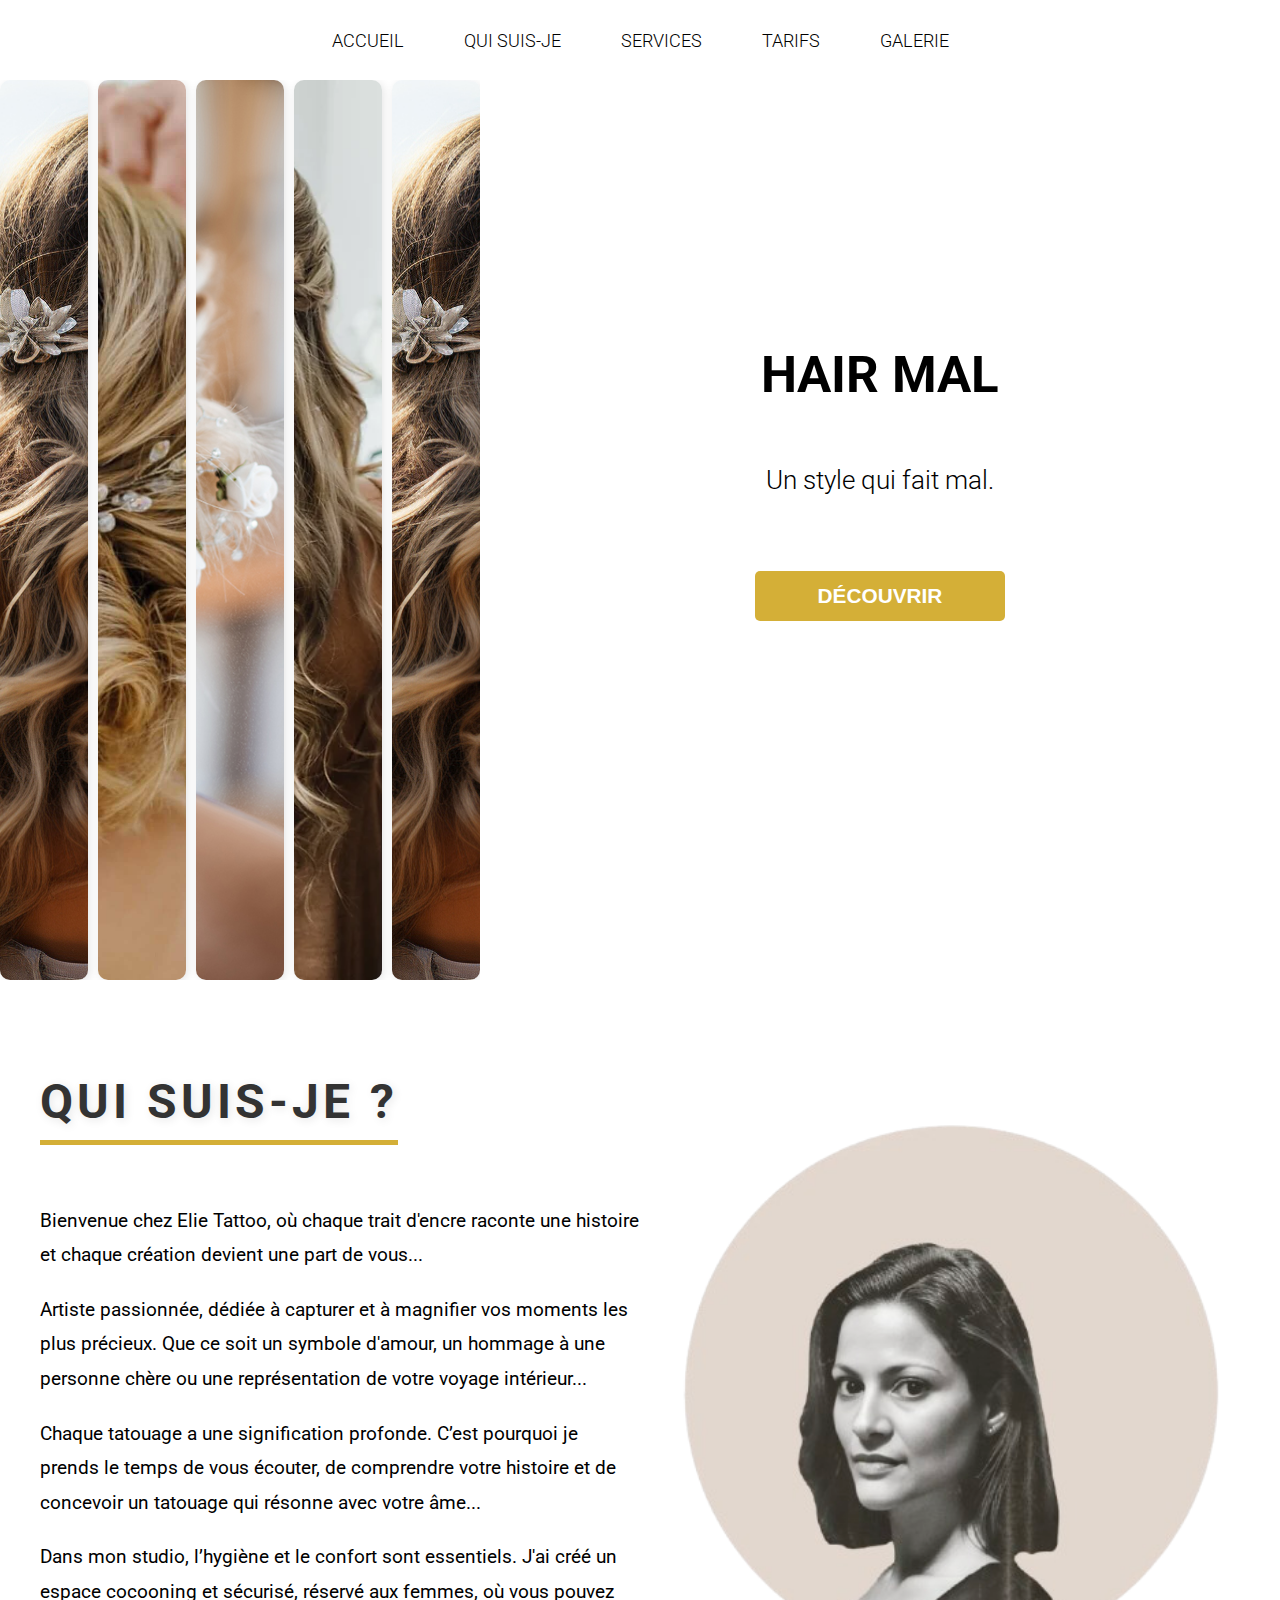
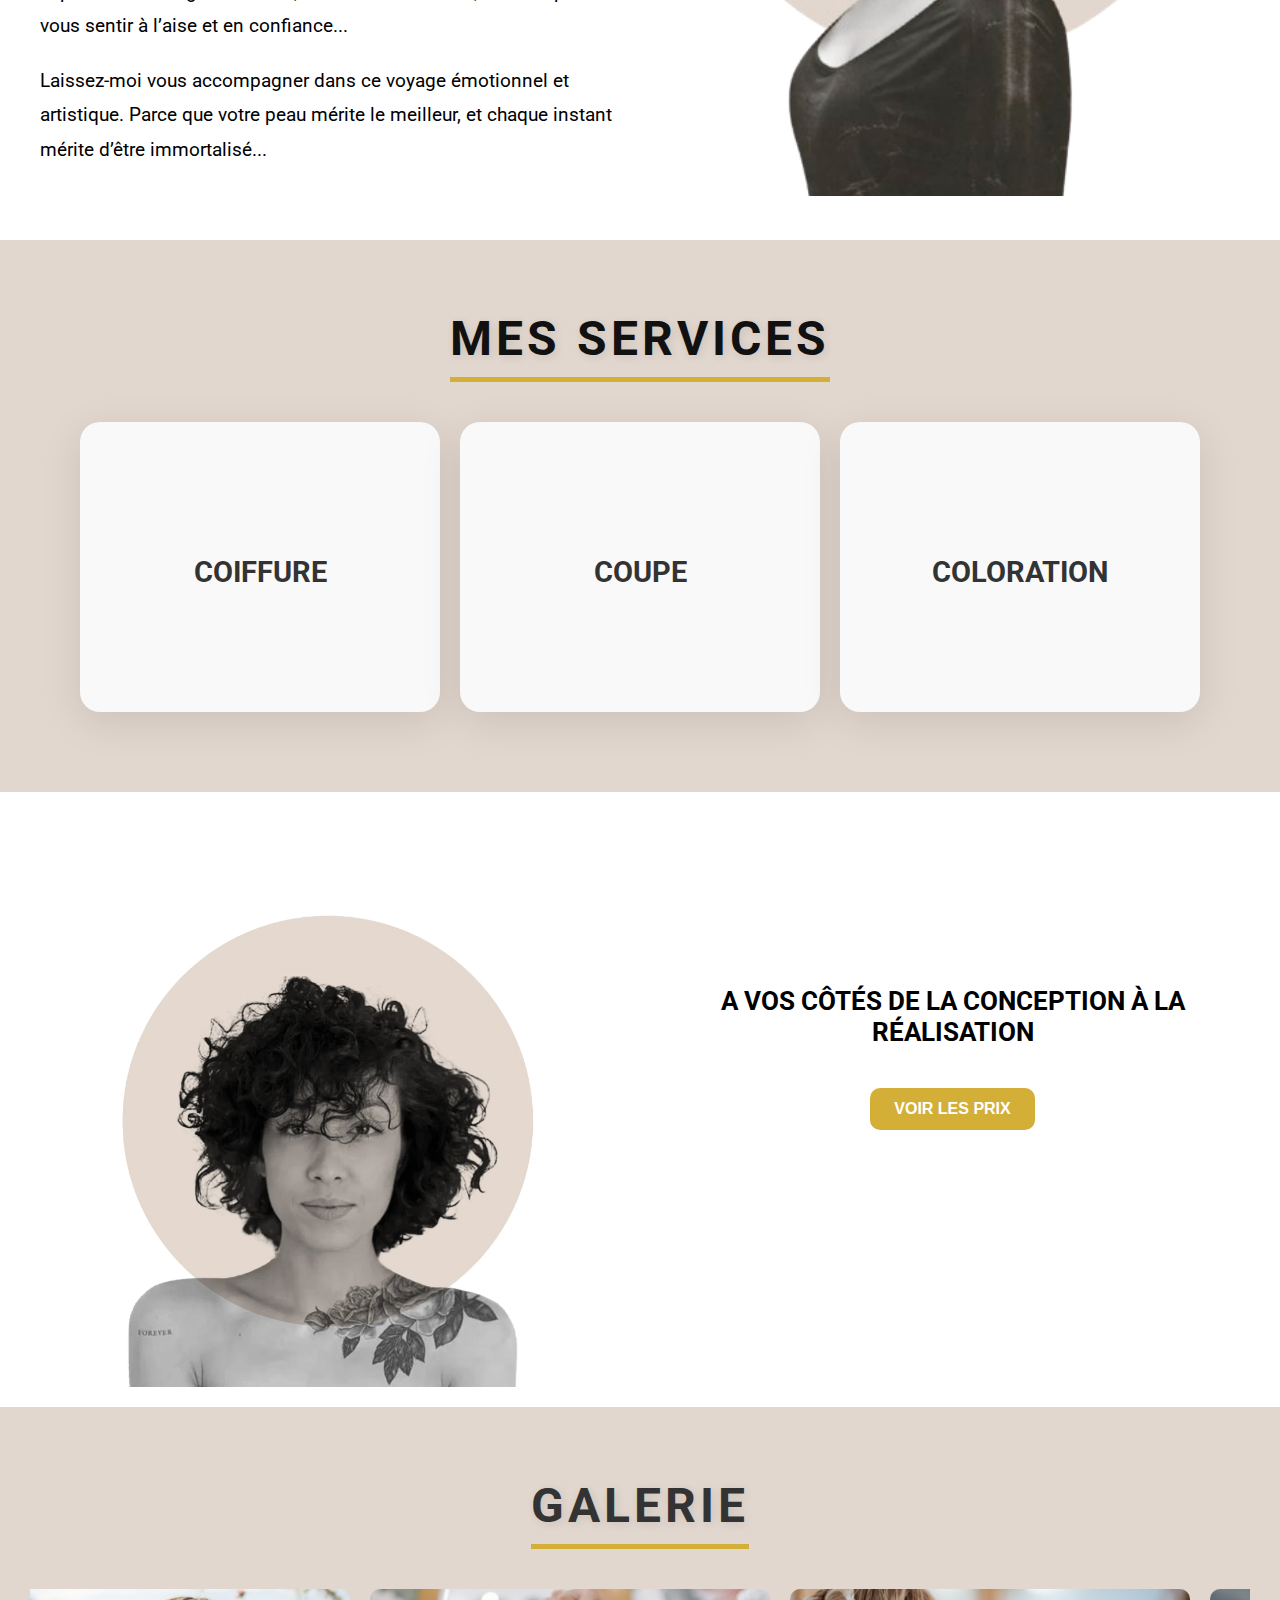
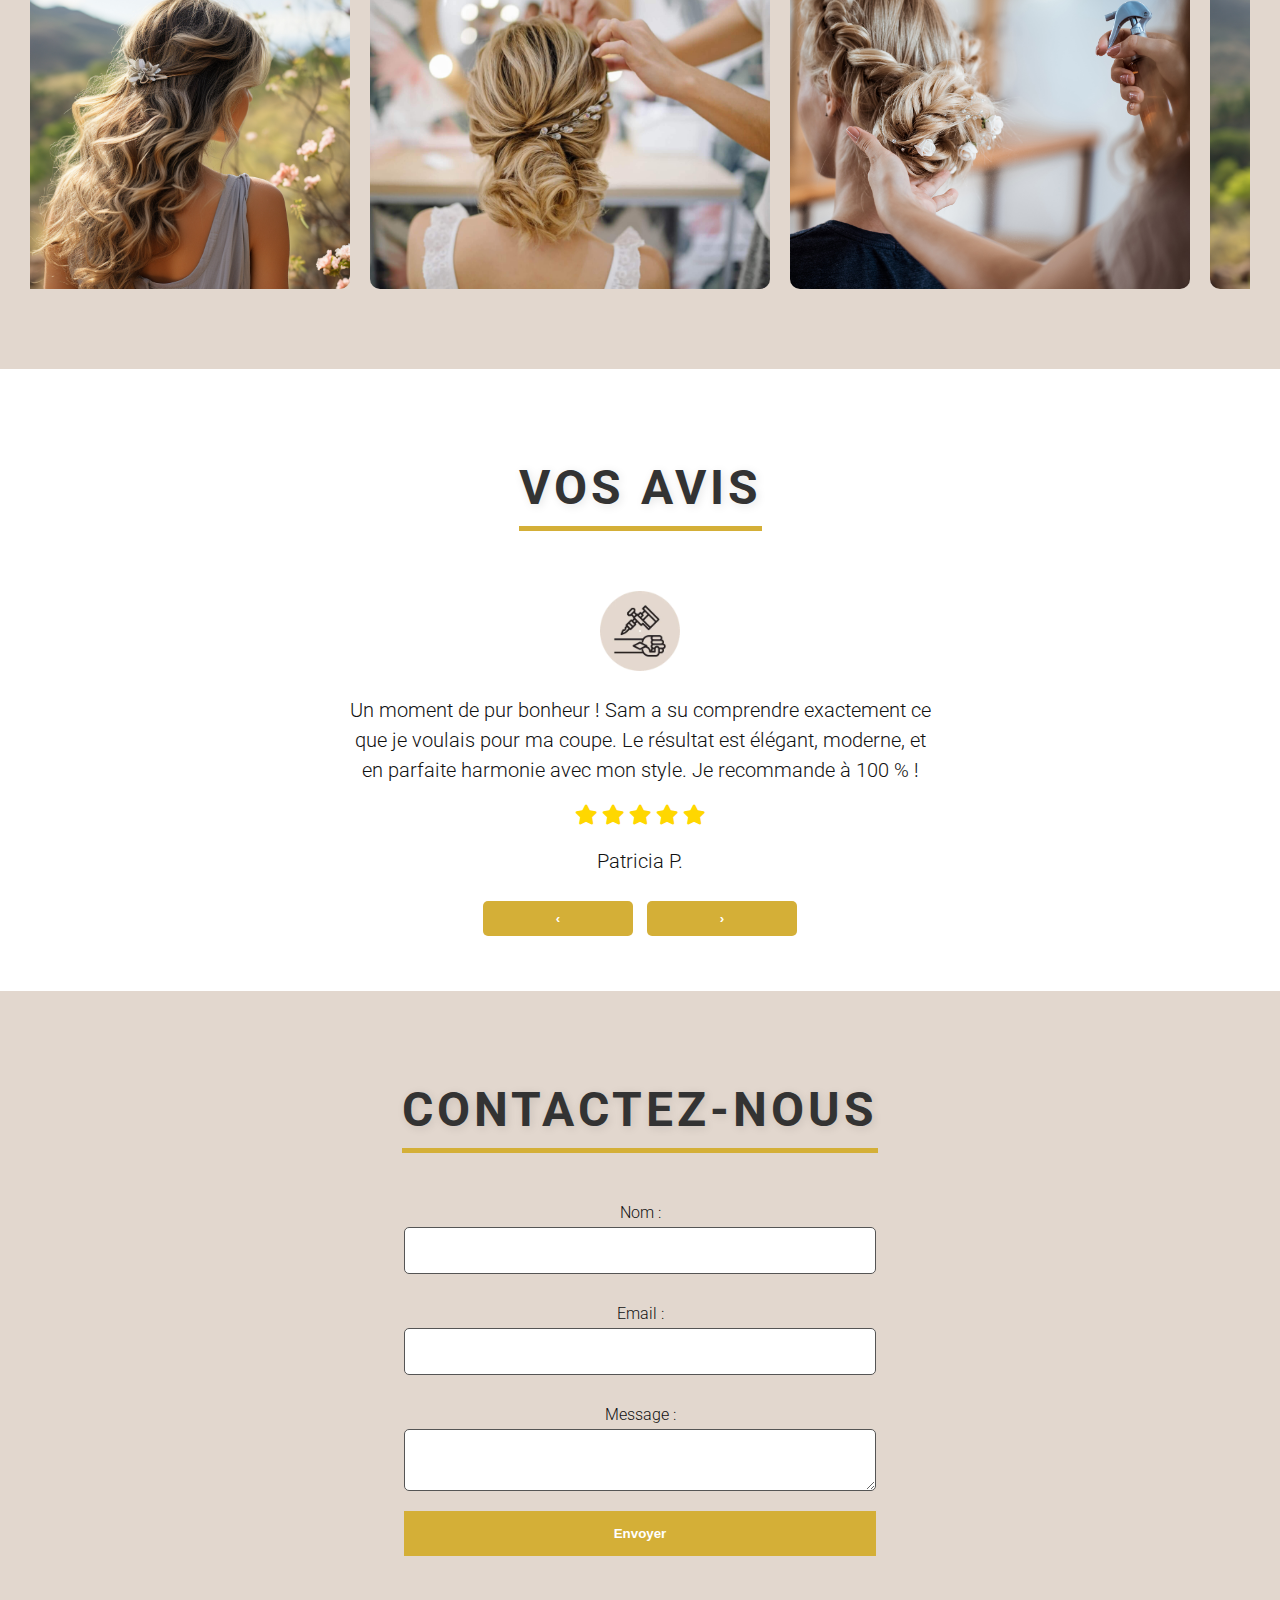
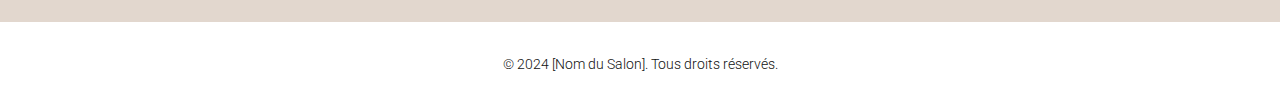
==== commit 89d3877a: "Fin de la v1" ====
--- a/index.html
+++ b/index.html
@@ -100,7 +100,7 @@
 
     <section id="home-about" class="home-about-section">
         <div class="home-about-content">
-            <h1>Presentation</h1>
+            <h2>Qui suis-je ?</h2>
             <p>Bienvenue chez Elie Tattoo, où chaque trait d'encre raconte une histoire et chaque création devient une part de vous...</p>
             <p>Artiste passionnée, dédiée à capturer et à magnifier vos moments les plus précieux. Que ce soit un symbole d'amour, un hommage à une personne chère ou une représentation de votre voyage intérieur...</p>
             <p>Chaque tatouage a une signification profonde. C’est pourquoi je prends le temps de vous écouter, de comprendre votre histoire et de concevoir un tatouage qui résonne avec votre âme...</p>
@@ -114,8 +114,8 @@
         </div>
     </section>
 
-    <section id="home-services-index">
-        <h2>NOS SERVICES</h2>
+    <section id="home-services-index" class="home-services-index">
+        <h2>MES SERVICES</h2>
         <div class="home-service-list">
             <div class="home-service-item">
                 <h3>Coiffure</h3>
@@ -136,7 +136,7 @@
     </section>
     
 
-    "<section class="home-price">
+    <section class="home-price">
         <div class="home-price-image">
             <img src="./images/portrait2.webp" alt="Portrait">
         </div>
@@ -144,10 +144,10 @@
             <h1>A VOS CÔTÉS DE LA CONCEPTION À LA RÉALISATION</h1>
             <button>VOIR LES PRIX</button>
         </div>
-    </section>"
+    </section>
 
     <!-- Galerie Section -->
-    <section id="home-galerie" class="home-gallery">
+    <section id="home-gallery" class="home-gallery">
         <h2>GALERIE</h2>
         <div class="home-gallery-grid">
             <div class="home-gallery-item" style="background-image: url('./images/coiffure1.jpg');"></div>
--- a/css/global.css
+++ b/css/global.css
@@ -286,4 +286,5 @@
     font-weight: bold;
     font-size: 1.6rem;
 }
+
 }--- a/css/hero.css
+++ b/css/hero.css
@@ -80,7 +80,7 @@
     font-size: 1.3rem;
     cursor: pointer;
     border-radius: 5px;
-    color: black;
+    color: rgb(255, 255, 255);
 }
 
 /* Version desktop visible par défaut */
@@ -130,9 +130,12 @@
     }
 
     .hero-right h1 {
-        font-size: 2rem; /* Ajuste la taille de la police */
+        font-size: 3rem; /* Ajuste la taille de la police */
         margin-bottom: 10px;
-        color: #f5f5f5;
+          /* Effet dégradé pour ajouter de l'élégance */
+          background: linear-gradient(to right, #d4af37, #f0e68c);
+          -webkit-background-clip: text;
+          -webkit-text-fill-color: transparent;
     }
 
     .hero-right {
--- a/css/avis.css
+++ b/css/avis.css
@@ -1,18 +1,35 @@
 /* --------------------------------------------------------------------------------------------------------------------------- PAGES AVIS -----------------------------------------------------------------------------------------------------------------------------------------*/
 
 .avis {
-    padding: 50px 50px;
     background-color: #ffffff;
     text-align: center;
-    height: 600px; /* Hauteur fixe pour la section noire */
+    padding: 50px;
 }
 
 .avis h2 {
-    font-size: 3rem;
-    font-weight: bold;
-    color: #111;
-    text-transform: uppercase;
+    font-size: 3rem; /* Légèrement plus grand pour mieux capter l'attention */
+    margin-bottom: 40px;
+    color: #333; /* Une couleur plus sombre pour plus de contraste */
+    letter-spacing: 4px; /* Un espacement des lettres plus large pour un effet d'élégance */
+    text-transform: uppercase; /* Met le texte en majuscules pour plus d'impact */
+    font-weight: 700; /* Texte en gras pour un effet plus puissant */
+    position: relative;
+    display: inline-block;
+    padding-bottom: 10px;
+    border-bottom: 5px solid #d4af37; /* Ajoute une bordure dorée en dessous */
 }
+
+/* Effet d'ombre subtile sur le texte */
+.avis h2 {
+    text-shadow: 2px 2px 10px rgba(0, 0, 0, 0.1);
+}
+
+/* Animation d'apparition au survol */
+.avis h2:hover {
+    color: #d4af37; /* Change la couleur du texte au survol */
+    transition: color 0.3s ease; /* Ajoute une transition douce pour le changement de couleur */
+}
+
 
 .avis p {
     color: #111;
@@ -25,21 +42,11 @@
     overflow: hidden;
 }
 
-/* Limiter la hauteur de la section blockquote pour éviter un débordement */
-.avis-list blockquote {
-    background: #ffffff;
-    padding: 30px;
-    margin: 20px auto;
-    max-width: 800px;
-    border-radius: 10px;
-    box-shadow: 0 4px 12px rgba(0, 0, 0, 0.3);
-    color: #000;
-}
-
 .rating i {
     color: #FFD700; /* Code couleur pour du doré */
     font-size: 20px; /* Ajuste la taille des étoiles selon tes besoins */
 }
+
 .quote-icon {
     margin-top: 20px;
 }
@@ -52,7 +59,7 @@
     color: white;
     cursor: pointer;
     border-radius: 5px;
-    margin: 10px;
+    margin: 5px; /* Réduit la marge autour des boutons */
 }
 
 .prev:hover, .next:hover {
--- a/css/contact.css
+++ b/css/contact.css
@@ -8,10 +8,29 @@
 }
 
 .contact h2 {
-    font-size: 2.5rem;
-    color: #111;
+    font-size: 3rem; /* Légèrement plus grand pour mieux capter l'attention */
     margin-bottom: 40px;
+    color: #333; /* Une couleur plus sombre pour plus de contraste */
+    letter-spacing: 4px; /* Un espacement des lettres plus large pour un effet d'élégance */
+    text-transform: uppercase; /* Met le texte en majuscules pour plus d'impact */
+    font-weight: 700; /* Texte en gras pour un effet plus puissant */
+    position: relative;
+    display: inline-block;
+    padding-bottom: 10px;
+    border-bottom: 5px solid #d4af37; /* Ajoute une bordure dorée en dessous */
 }
+
+/* Effet d'ombre subtile sur le texte */
+.contact h2 {
+    text-shadow: 2px 2px 10px rgba(0, 0, 0, 0.1);
+}
+
+/* Animation d'apparition au survol */
+.contact h2:hover {
+    color: #d4af37; /* Change la couleur du texte au survol */
+    transition: color 0.3s ease; /* Ajoute une transition douce pour le changement de couleur */
+}
+
 
 form {
     display: flex;
@@ -62,13 +81,18 @@
 
     .contact h2 {
         font-size: 2rem;
-        color: #ffffff;
         margin-bottom: 20px;
+        /* Effet dégradé pour ajouter de l'élégance */
+      background: linear-gradient(to right, #d4af37, #f0e68c);
+      -webkit-background-clip: text;
+      -webkit-text-fill-color: transparent;
     }
 
     form {
         width: 90%;
         margin: 0 auto;
+        margin-bottom: 50px;
+
     }
 
     label {
@@ -100,4 +124,8 @@
     button:hover {
         background-color: #b5952b;
     }
+
+    footer p {
+        color: #fff;
+    }
 }--- a/css/gallery-home.css
+++ b/css/gallery-home.css
@@ -4,27 +4,46 @@
     background-color: #e2d7ce;
     text-align: center;
     overflow-x: hidden; /* Empêche le débordement horizontal */
-    padding: 20px;
+    padding: 30px;
 }
 
 .home-gallery h2 {
-    font-size: 3rem;
-    margin-bottom: 100px;
-    margin-top: 50px;
-    color: #111;
+    font-size: 3rem; /* Légèrement plus grand pour mieux capter l'attention */
+    margin-bottom: 40px;
+    color: #333; /* Une couleur plus sombre pour plus de contraste */
+    letter-spacing: 4px; /* Un espacement des lettres plus large pour un effet d'élégance */
+    text-transform: uppercase; /* Met le texte en majuscules pour plus d'impact */
+    font-weight: 700; /* Texte en gras pour un effet plus puissant */
+    position: relative;
+    display: inline-block;
+    padding-bottom: 10px;
+    border-bottom: 5px solid #d4af37; /* Ajoute une bordure dorée en dessous */
+      /* Effet dégradé pour ajouter de l'élégance */
+      
 }
+
+/* Effet d'ombre subtile sur le texte */
+.home-gallery h2 {
+    text-shadow: 2px 2px 10px rgba(0, 0, 0, 0.1);
+}
+
+/* Animation d'apparition au survol */
+.home-gallery h2:hover {
+    color: #d4af37; /* Change la couleur du texte au survol */
+    transition: color 0.3s ease; /* Ajoute une transition douce pour le changement de couleur */
+}
+
 .home-gallery-grid {
     display: flex; /* Arrange les images en ligne */
     gap: 20px; /* Espace entre les items */
-    padding-bottom: 20px;
     overflow-x: hidden; /* Cache le défilement horizontal */
     white-space: nowrap; /* Empêche les images de se mettre à la ligne */
 }
 
 .home-gallery-item {
     flex: 0 0 auto; /* Garde la taille fixe des items et empêche de se redimensionner */
-    width: 500px; /* Largeur des images */
-    height: 600px; /* Hauteur des images */
+    width: 400px; /* Largeur des images */
+    height: 300px; /* Hauteur des images */
     background-size: cover;
     background-position: center;
     background-repeat: no-repeat;
@@ -58,9 +77,11 @@
     .home-gallery h2 {
         font-size: 2rem;
         font-weight: bold;
-        color: #ffffff;
         text-transform: uppercase;
         margin-bottom: 40px;
+        background: linear-gradient(to right, #d4af37, #f0e68c);
+      -webkit-background-clip: text;
+      -webkit-text-fill-color: transparent;
     }
 
     .home-gallery {
--- a/css/services.css
+++ b/css/services.css
@@ -18,25 +18,158 @@
     bottom: 0;
     left: 0;
     width: 100%;
-    background-color: #e2d7ce;
-    color: #fff;
+    background-color: #ffffff;
+    color: #111;
     text-align: center;
     padding: 30px 0;
     font-size: 0.875rem;
 }
+
+/* --------------------------------------------------------------------------------------------------------------------------- PAGES D'ACCUEIL SERVICES -----------------------------------------------------------------------------------------------------------------------------------------*/
+
+/* Centrer le titre des services */
+.home-services-index {
+    text-align: center;
+    padding: 30px;
+    background-color: #e2d7ce;
+}
+
+.home-services-index h2 {
+    font-size: 3rem; /* Légèrement plus grand pour mieux capter l'attention */
+    margin-bottom: 40px;
+    color: #111; /* Une couleur plus sombre pour plus de contraste */
+    letter-spacing: 4px; /* Un espacement des lettres plus large pour un effet d'élégance */
+    text-transform: uppercase; /* Met le texte en majuscules pour plus d'impact */
+    font-weight: 700; /* Texte en gras pour un effet plus puissant */
+    position: relative;
+    display: inline-block;
+    padding-bottom: 10px;
+    border-bottom: 5px solid #d4af37; /* Ajoute une bordure dorée en dessous */
+}
+
+/* Effet d'ombre subtile sur le texte */
+.home-services-index h2 {
+    text-shadow: 2px 2px 10px rgba(0, 0, 0, 0.1);
+}
+
+/* Animation d'apparition au survol */
+.home-services-index h2:hover {
+    color: #d4af37; /* Change la couleur du texte au survol */
+    transition: color 0.3s ease; /* Ajoute une transition douce pour le changement de couleur */
+}
+
+
+/* Conteneur des services */
+.home-service-list {
+    display: flex;
+    justify-content: space-between;
+    gap: 20px;
+    padding: 0 50px;
+    margin-bottom: 50px;
+}
+
+/* Styles par défaut des services */
+.home-service-item {
+    flex: 1;
+    background-color: #f9f9f9;
+    border-radius: 20px;
+    padding: 20px;
+    text-align: center;
+    box-shadow: 0 10px 40px rgba(0, 0, 0, 0.1);
+    transition: all 0.5s ease;
+    position: relative;
+    overflow: hidden;
+
+    /* Centrer verticalement et horizontalement */
+    display: flex;
+    flex-direction: column;
+    justify-content: center;
+    align-items: center;
+    height: 250px; /* Assure une hauteur constante pour les services */
+}
+
+/* Cacher le contenu (paragraphe et bouton) par défaut */
+.home-service-item p,
+.home-service-item button {
+    display: none;
+}
+
+/* Afficher le contenu et agrandir l'item au survol */
+.home-service-item:hover {
+    flex: 2; /* Agrandir l'élément au survol */
+    box-shadow: 0 20px 50px rgba(0, 0, 0, 0.2);
+}
+
+.home-service-item:hover p,
+.home-service-item:hover button {
+    display: block; /* Affiche le paragraphe et le bouton au survol */
+}
+
+/* Styles des titres des services */
+.home-service-item h3 {
+    font-size: 1.8rem;
+    font-weight: bold;
+    text-transform: uppercase;
+    color: #333;
+    margin-bottom: 20px;
+}
+
+/* Bouton des services */
+.home-service-item button {
+    margin-top: 20px;
+    padding: 10px 20px;
+    background-color: #bbb;
+    color: white;
+    border: none;
+    border-radius: 30px;
+    font-weight: bold;
+    cursor: pointer;
+    transition: background-color 0.3s ease;
+}
+
+.home-service-item button:hover {
+    background-color: #d4af37;
+}
+
+/* Centrer aussi le paragraphe */
+.home-service-item p {
+    margin: 0;
+    text-align: center;
+    font-size: 1rem;
+    color: #555;
+    line-height: 1.5;
+}
+
 /* --------------------------------------------------------------------------------------------------------------------------- PAGES SERVICES -----------------------------------------------------------------------------------------------------------------------------------------*/
 /* Centrer le titre des services */
-#services-index {
+.service-section {
     text-align: center;
     padding: 50px;
-    background-color: #e2d7ce;
-}
-
-#services-index h2 {
-    font-size: 3rem;
+    background-color: #ffffff;
+}
+
+.service-section h2 {
+    font-size: 3rem; /* Légèrement plus grand pour mieux capter l'attention */
     margin-bottom: 40px;
-    color: #111;
-    letter-spacing: 2px;
+    color: #333; /* Une couleur plus sombre pour plus de contraste */
+    letter-spacing: 4px; /* Un espacement des lettres plus large pour un effet d'élégance */
+    text-transform: uppercase; /* Met le texte en majuscules pour plus d'impact */
+    font-weight: 700; /* Texte en gras pour un effet plus puissant */
+    position: relative;
+    display: inline-block;
+    padding-bottom: 10px;
+    border-bottom: 5px solid #d4af37; /* Ajoute une bordure dorée en dessous */
+}
+
+/* Effet d'ombre subtile sur le texte */
+.service-section h2 {
+    text-shadow: 2px 2px 10px rgba(0, 0, 0, 0.1);
+}
+
+/* Animation d'apparition au survol */
+.service-section h2:hover {
+    color: #d4af37; /* Change la couleur du texte au survol */
+    transition: color 0.3s ease; /* Ajoute une transition douce pour le changement de couleur */
 }
 
 /* Conteneur des services */
@@ -51,7 +184,7 @@
 /* Styles par défaut des services */
 .service-item {
     flex: 1;
-    background-color: #f9f9f9;
+    background-color: #fefdf9;
     border-radius: 20px;
     padding: 20px;
     text-align: center;
@@ -120,178 +253,196 @@
     line-height: 1.5;
 }
 
-
-/* --------------------------------------------------------------------------------------------------------------------------- PAGES D'ACCUEIL SERVICES -----------------------------------------------------------------------------------------------------------------------------------------*/
-
-/* Centrer le titre des services */
-#home-services-index {
-    text-align: center;
-    padding: 50px;
-    background-color: #e2d7ce;
-}
-
-#home-services-index h2 {
-    font-size: 3rem;
-    margin-bottom: 40px;
-    color: #111;
-    letter-spacing: 2px;
-}
-
-/* Conteneur des services */
-.home-service-list {
-    display: flex;
-    justify-content: space-between;
-    gap: 20px;
-    padding: 0 50px;
+/* --------------------------------------------------------------------------------------------------------------------------- PAGES ACCUEIL SERVICES MOBILE -----------------------------------------------------------------------------------------------------------------------------------------*/
+
+/* Styles pour mobile */
+@media (max-width: 1024px) {
+
+    .home-services-index {
+        background-color: #111;
+    }
+    .home-services-index h2 {
+        font-size: 2rem; /* Augmente la taille du titre pour plus de présence */
+        font-weight: 700; /* Texte en gras pour un effet plus puissant */
+        color: #333; /* Un gris foncé pour un bon contraste */
+        text-transform: uppercase; /* Texte en majuscules pour plus d'impact */
+        letter-spacing: 3px; /* Espacement entre les lettres pour un look moderne */
+        text-align: center; /* Centre le titre */
+        margin-bottom: 50px;
+        position: relative; /* Permet d'ajouter des éléments décoratifs autour */
+    
+        /* Effet dégradé pour ajouter de l'élégance */
+        background: linear-gradient(to right, #d4af37, #f0e68c);
+        -webkit-background-clip: text;
+        -webkit-text-fill-color: transparent;
+    }
+    
+    /* Animation pour faire apparaître le titre */
+    .home-services-index h2 {
+        animation: fadeInTitle 1s ease-out;
+    }
+    
+    @keyframes fadeInTitle {
+        from {
+            opacity: 0;
+            transform: translateY(-20px);
+        }
+        to {
+            opacity: 1;
+            transform: translateY(0);
+        }
+    }
+
+    .home-service-list {
+        display: flex;
+        flex-direction: column;
+        gap: 20px;
+        align-items: center; /* Centre les éléments horizontalement */
+        justify-content: center; /* Centre les éléments verticalement */
+        padding: 0 20px; /* Ajoute du padding pour éviter que les services touchent les bords */
+    }
+    
+    .home-service-item {
+        width: 100%; /* Assure que les services prennent toute la largeur disponible */
+        max-width: 400px; /* Limite la largeur des services pour qu'ils ne soient pas trop larges */
+        transition: all 0.3s ease;
+        flex: 1;
+        text-align: center; /* Centre le contenu à l'intérieur de chaque service */
+    }
+    
+    /* Agrandir l'élément actif */
+    .home-service-item.active {
+        flex: 2.5;
+        transition: flex 0.3s ease;
+        height: auto;
+    }
+    
+    /* Cacher le texte par défaut */
+    .home-service-item p {
+        display: none;
+    }
+    
+    /* Afficher le texte pour l'élément actif */
+    .home-service-item.active p {
+        display: block;
+    }
+    
+    /* Changer la couleur du bouton actif */
+    .home-service-item.active button {
+        background-color: #d4af37;
+    }
+    
+    /* Réduire la taille des services non actifs */
+    .home-service-item:not(.active) {
+        flex: 0.8;
+        transition: flex 0.3s ease;
+    }
+    
+    
+/* --------------------------------------------------------------------------------------------------------------------------- PAGES SERVICES MOBILE -----------------------------------------------------------------------------------------------------------------------------------------*/
+
+.service-section {
+    background-color: #111;
+}
+.service-section h2 {
+    font-size: 2.5rem; /* Augmente la taille du titre pour plus de présence */
+    font-weight: 700; /* Texte en gras pour un effet plus puissant */
+    color: #333; /* Un gris foncé pour un bon contraste */
+    text-transform: uppercase; /* Texte en majuscules pour plus d'impact */
+    letter-spacing: 3px; /* Espacement entre les lettres pour un look moderne */
+    text-align: center; /* Centre le titre */
     margin-bottom: 50px;
-}
-
-/* Styles par défaut des services */
-.home-service-item {
-    flex: 1;
-    background-color: #f9f9f9;
-    border-radius: 20px;
-    padding: 20px;
-    text-align: center;
-    box-shadow: 0 10px 40px rgba(0, 0, 0, 0.1);
-    transition: all 0.5s ease;
-    position: relative;
-    overflow: hidden;
-
-    /* Centrer verticalement et horizontalement */
+    position: relative; /* Permet d'ajouter des éléments décoratifs autour */
+
+    /* Effet dégradé pour ajouter de l'élégance */
+    background: linear-gradient(to right, #d4af37, #f0e68c);
+    -webkit-background-clip: text;
+    -webkit-text-fill-color: transparent;
+}
+
+/* Ajout d'une ligne décorative dorée sous le titre */
+.service-section h2::after {
+    content: '';
+    display: block;
+    width: 100px; /* Largeur de la ligne */
+    height: 4px; /* Épaisseur de la ligne */
+    background-color: #d4af37; /* Doré pour plus d'élégance */
+    margin: 10px auto; /* Centre la ligne sous le titre */
+    border-radius: 2px; /* Arrondi les bords pour un effet moderne */
+}
+
+/* Animation pour faire apparaître le titre */
+.service-section h2 {
+    animation: fadeInTitle 1s ease-out;
+}
+
+@keyframes fadeInTitle {
+    from {
+        opacity: 0;
+        transform: translateY(-20px);
+    }
+    to {
+        opacity: 1;
+        transform: translateY(0);
+    }
+}
+
+.service-list {
     display: flex;
     flex-direction: column;
-    justify-content: center;
-    align-items: center;
-    height: 250px; /* Assure une hauteur constante pour les services */
-}
-
-/* Cacher le contenu (paragraphe et bouton) par défaut */
-.home-service-item p,
-.home-service-item button {
+    gap: 20px;
+    align-items: center; /* Centre les éléments horizontalement */
+    justify-content: center; /* Centre les éléments verticalement */
+    padding: 0 20px; /* Ajoute du padding pour éviter que les services touchent les bords */
+}
+
+.service-item {
+    width: 100%; /* Assure que les services prennent toute la largeur disponible */
+    max-width: 400px; /* Limite la largeur des services pour qu'ils ne soient pas trop larges */
+    transition: all 0.3s ease;
+    flex: 1;
+    text-align: center; /* Centre le contenu à l'intérieur de chaque service */
+}
+
+/* Agrandir l'élément actif */
+.service-item.active {
+    flex: 2.5;
+    transition: flex 0.3s ease;
+    height: auto;
+}
+
+/* Cacher le texte par défaut */
+.service-item p {
     display: none;
 }
 
-/* Afficher le contenu et agrandir l'item au survol */
-.home-service-item:hover {
-    flex: 2; /* Agrandir l'élément au survol */
-    box-shadow: 0 20px 50px rgba(0, 0, 0, 0.2);
-}
-
-.home-service-item:hover p,
-.home-service-item:hover button {
-    display: block; /* Affiche le paragraphe et le bouton au survol */
-}
-
-/* Styles des titres des services */
-.home-service-item h3 {
-    font-size: 1.8rem;
+/* Afficher le texte pour l'élément actif */
+.service-item.active p {
+    display: block;
+}
+
+/* Changer la couleur du bouton actif */
+.service-item.active button {
+    background-color: #d4af37;
+}
+
+/* Réduire la taille des services non actifs */
+.service-item:not(.active) {
+    flex: 0.8;
+    transition: flex 0.3s ease;
+}
+
+/* Ajuster la taille du titre sur mobile */
+.service-list h2 {
+    font-size: 2rem;
     font-weight: bold;
+    color: #111;
     text-transform: uppercase;
-    color: #333;
     margin-bottom: 20px;
 }
 
-/* Bouton des services */
-.home-service-item button {
-    margin-top: 20px;
-    padding: 10px 20px;
-    background-color: #bbb;
-    color: white;
-    border: none;
-    border-radius: 30px;
-    font-weight: bold;
-    cursor: pointer;
-    transition: background-color 0.3s ease;
-}
-
-.home-service-item button:hover {
-    background-color: #d4af37;
-}
-
-/* Centrer aussi le paragraphe */
-.home-service-item p {
-    margin: 0;
-    text-align: center;
-    font-size: 1rem;
-    color: #555;
-    line-height: 1.5;
-}
-
-
-/* --------------------------------------------------------------------------------------------------------------------------- PAGES ACCUEIL SERVICES MOBILE -----------------------------------------------------------------------------------------------------------------------------------------*/
-
-/* Styles pour mobile */
-@media (max-width: 1024px) {
-    .home-service-list {
-        flex-direction: column;
-        gap: 20px;
-    }
-
-    .home-service-item {
-        width: 100%; /* Largeur complète pour chaque service */
-        transition: all 0.3s ease; /* Ajouter une transition pour l'animation */
-        flex: 1; /* Flex par défaut */
-    }
-
-    .home-service-item.active {
-        flex: 2.5; /* Augmenter la taille pour l'élément actif */
-        transition: flex 0.3s ease; /* Animation fluide */
-        height: auto; /* S'assurer que la hauteur s'ajuste pour l'actif */
-    }
-
-    .home-service-item p {
-        display: none; /* Par défaut, cacher le texte */
-    }
-
-    .home-service-item.active p {
-        display: block; /* Afficher le texte pour l'élément actif */
-    }
-
-    .home-service-item.active button {
-        background-color: #d4af37; /* Changement de couleur pour le bouton actif */
-    }
-
-    /* Réduire la taille des services non actifs */
-    .home-service-item:not(.active) {
-        flex: 0.8; /* Réduire la taille pour les services non actifs */
-        transition: flex 0.3s ease; /* Animation fluide */
-    }
-
-/* --------------------------------------------------------------------------------------------------------------------------- PAGES SERVICES MOBILE -----------------------------------------------------------------------------------------------------------------------------------------*/
-
-    .service-list {
-        flex-direction: column;
-        gap: 20px;
-    }
-
-    .service-item {
-        width: 100%; /* Largeur complète pour chaque service */
-        transition: all 0.3s ease; /* Ajouter une transition pour l'animation */
-        flex: 1; /* Flex par défaut */
-    }
-
-    .service-item.active {
-        flex: 2.5; /* Augmenter la taille pour l'élément actif */
-        transition: flex 0.3s ease; /* Animation fluide */
-        height: auto; /* S'assurer que la hauteur s'ajuste pour l'actif */
-    }
-
-    .service-item p {
-        display: none; /* Par défaut, cacher le texte */
-    }
-
-    .service-item.active p {
-        display: block; /* Afficher le texte pour l'élément actif */
-    }
-
-    .service-item.active button {
-        background-color: #d4af37; /* Changement de couleur pour le bouton actif */
-    }
-
-    /* Réduire la taille des services non actifs */
-    .service-item:not(.active) {
-        flex: 0.8; /* Réduire la taille pour les services non actifs */
-        transition: flex 0.3s ease; /* Animation fluide */
-    }
-}
+footer {
+    background-color: #111;
+}
+
+}
--- a/css/about.css
+++ b/css/about.css
@@ -25,13 +25,30 @@
     text-align: left;
 }
 
-.home-about-content h1 {
-    font-size: 3rem;
-    font-weight: bold;
-    color: #d1b798;
-    margin-bottom: 20px;
-    text-transform: uppercase;
-}
+.home-about-content h2 {
+    font-size: 3rem; /* Légèrement plus grand pour mieux capter l'attention */
+    margin-bottom: 40px;
+    color: #333; /* Une couleur plus sombre pour plus de contraste */
+    letter-spacing: 4px; /* Un espacement des lettres plus large pour un effet d'élégance */
+    text-transform: uppercase; /* Met le texte en majuscules pour plus d'impact */
+    font-weight: 700; /* Texte en gras pour un effet plus puissant */
+    position: relative;
+    display: inline-block;
+    padding-bottom: 10px;
+    border-bottom: 5px solid #d4af37; /* Ajoute une bordure dorée en dessous */
+}
+
+/* Effet d'ombre subtile sur le texte */
+.home-about-content h2 {
+    text-shadow: 2px 2px 10px rgba(0, 0, 0, 0.1);
+}
+
+/* Animation d'apparition au survol */
+.home-about-content h2:hover {
+    color: #d4af37; /* Change la couleur du texte au survol */
+    transition: color 0.3s ease; /* Ajoute une transition douce pour le changement de couleur */
+}
+
 
 .home-about-content p {
     font-size: 1.2rem;
@@ -70,11 +87,27 @@
 }
 
 .about-content h1 {
-    font-size: 3rem;
-    font-weight: bold;
-    color: #d1b798;
-    margin-bottom: 20px;
-    text-transform: uppercase;
+    font-size: 3rem; /* Légèrement plus grand pour mieux capter l'attention */
+    margin-bottom: 40px;
+    color: #333; /* Une couleur plus sombre pour plus de contraste */
+    letter-spacing: 4px; /* Un espacement des lettres plus large pour un effet d'élégance */
+    text-transform: uppercase; /* Met le texte en majuscules pour plus d'impact */
+    font-weight: 700; /* Texte en gras pour un effet plus puissant */
+    position: relative;
+    display: inline-block;
+    padding-bottom: 10px;
+    border-bottom: 5px solid #d4af37; /* Ajoute une bordure dorée en dessous */
+}
+
+/* Effet d'ombre subtile sur le texte */
+.about-content h1 {
+    text-shadow: 2px 2px 10px rgba(0, 0, 0, 0.1);
+}
+
+/* Animation d'apparition au survol */
+.about-content h1:hover {
+    color: #d4af37; /* Change la couleur du texte au survol */
+    transition: color 0.3s ease; /* Ajoute une transition douce pour le changement de couleur */
 }
 
 .about-content p {
@@ -102,6 +135,7 @@
     .home-about-section {
         display: none;
     }
+
     .about-section {
         flex-direction: column; /* Passe les éléments en colonne */
         text-align: center;
@@ -109,6 +143,49 @@
         background-color: #111;
     }
 
+    .about-section h2 {
+        font-size: 2.5rem; /* Augmente la taille du titre pour plus de présence */
+        font-weight: 700; /* Texte en gras pour un effet plus puissant */
+        color: #333; /* Un gris foncé pour un bon contraste */
+        text-transform: uppercase; /* Texte en majuscules pour plus d'impact */
+        letter-spacing: 3px; /* Espacement entre les lettres pour un look moderne */
+        text-align: center; /* Centre le titre */
+        margin-bottom: 50px;
+        position: relative; /* Permet d'ajouter des éléments décoratifs autour */
+    
+        /* Effet dégradé pour ajouter de l'élégance */
+        background: linear-gradient(to right, #d4af37, #f0e68c);
+        -webkit-background-clip: text;
+        -webkit-text-fill-color: transparent;
+    }
+    
+    /* Ajout d'une ligne décorative dorée sous le titre */
+    .about-section h2::after {
+        content: '';
+        display: block;
+        width: 100px; /* Largeur de la ligne */
+        height: 4px; /* Épaisseur de la ligne */
+        background-color: #d4af37; /* Doré pour plus d'élégance */
+        margin: 10px auto; /* Centre la ligne sous le titre */
+        border-radius: 2px; /* Arrondi les bords pour un effet moderne */
+    }
+    
+    /* Animation pour faire apparaître le titre */
+    .about-section h2 {
+        animation: fadeInTitle 1s ease-out;
+    }
+    
+    @keyframes fadeInTitle {
+        from {
+            opacity: 0;
+            transform: translateY(-20px);
+        }
+        to {
+            opacity: 1;
+            transform: translateY(0);
+        }
+    }
+
     .about-content, .about-image {
         width: 100%; /* Les éléments occupent 100% de la largeur de l'écran */
         margin-bottom: 20px; /* Ajoute un espace entre le texte et l'image */
--- a/css/tarifs.css
+++ b/css/tarifs.css
@@ -1,3 +1,10 @@
+/* --------------------------------------------------------------------------------------------------------------------------- PAGES D'ACCUEIL TARIF -----------------------------------------------------------------------------------------------------------------------------------------*/
+
+footer {
+    background-color: #fff;
+    color: #111;
+}
+
 /* --------------------------------------------------------------------------------------------------------------------------- PAGES D'ACCUEIL TARIF -----------------------------------------------------------------------------------------------------------------------------------------*/
 
 .home-price {
@@ -29,14 +36,15 @@
     display: flex;
     flex-direction: column;
     justify-content: center;
-    align-items: flex-start;
-    padding-left: 50px; /* Ajoute un espace à gauche du texte */
-    text-align: left;
+    align-items: center; /* Centre le texte horizontalement */
+    padding-left: 50px; /* Optionnel : ajuster ou retirer si nécessaire */
+    text-align: center; /* Centre le texte à l'intérieur de la div */
 }
 
 .home-price-text h1 {
     font-size: clamp(24px, 2vw, 36px); /* Adapte la taille du titre au viewport */
     margin-bottom: 20px;
+    line-height: 1.2; /* Assure un bon espacement entre les lignes */
 }
 
 .home-price-text button {
@@ -65,14 +73,32 @@
 /* Styles de base */
 .price-section {
     padding: 40px;
-    background-color: #f9f9f9;
+    background-color: #fff;
     text-align: center;
 }
 
 .price-section h1 {
-    font-size: 2.2rem;
-    margin-bottom: 80px;
-    color: #333;
+    font-size: 3rem; /* Légèrement plus grand pour mieux capter l'attention */
+    margin-bottom: 40px;
+    color: #333; /* Une couleur plus sombre pour plus de contraste */
+    letter-spacing: 4px; /* Un espacement des lettres plus large pour un effet d'élégance */
+    text-transform: uppercase; /* Met le texte en majuscules pour plus d'impact */
+    font-weight: 700; /* Texte en gras pour un effet plus puissant */
+    position: relative;
+    display: inline-block;
+    padding-bottom: 10px;
+    border-bottom: 5px solid #d4af37; /* Ajoute une bordure dorée en dessous */
+}
+
+/* Effet d'ombre subtile sur le texte */
+.price-section h1 {
+    text-shadow: 2px 2px 10px rgba(0, 0, 0, 0.1);
+}
+
+/* Animation d'apparition au survol */
+.price-section h1:hover {
+    color: #d4af37; /* Change la couleur du texte au survol */
+    transition: color 0.3s ease; /* Ajoute une transition douce pour le changement de couleur */
 }
 
 .price-list {
@@ -80,10 +106,11 @@
     flex-direction: column;
     gap: 15px;
     align-items: center;
+    padding-bottom: 100px; /* Ajoute un padding supplémentaire en bas */
 }
 
 .price-item {
-    background-color: #e5d8ca;
+    background-color: #fcf2e4;
     padding: 15px;
     width: 75%;
     border-radius: 10px;
@@ -156,10 +183,48 @@
         text-align: center;
     }
 
+
     .price-section h1 {
-        font-size: 2rem;
-        color: #d4af37; /* Titre en couleur or sur mobile */
-        margin-bottom: 40px;
+        font-size: 2.5rem; /* Augmente la taille du titre pour plus de présence */
+        font-weight: 700; /* Texte en gras pour un effet plus puissant */
+        color: #333; /* Un gris foncé pour un bon contraste */
+        text-transform: uppercase; /* Texte en majuscules pour plus d'impact */
+        letter-spacing: 3px; /* Espacement entre les lettres pour un look moderne */
+        text-align: center; /* Centre le titre */
+        margin-bottom: 50px;
+        position: relative; /* Permet d'ajouter des éléments décoratifs autour */
+    
+        /* Effet dégradé pour ajouter de l'élégance */
+        background: linear-gradient(to right, #d4af37, #f0e68c);
+        -webkit-background-clip: text;
+        -webkit-text-fill-color: transparent;
+    }
+    
+    /* Ajout d'une ligne décorative dorée sous le titre */
+    .price-section h1::after {
+        content: '';
+        display: block;
+        width: 100px; /* Largeur de la ligne */
+        height: 4px; /* Épaisseur de la ligne */
+        background-color: #d4af37; /* Doré pour plus d'élégance */
+        margin: 10px auto; /* Centre la ligne sous le titre */
+        border-radius: 2px; /* Arrondi les bords pour un effet moderne */
+    }
+    
+    /* Animation pour faire apparaître le titre */
+    .price-section h1 {
+        animation: fadeInTitle 1s ease-out;
+    }
+    
+    @keyframes fadeInTitle {
+        from {
+            opacity: 0;
+            transform: translateY(-20px);
+        }
+        to {
+            opacity: 1;
+            transform: translateY(0);
+        }
     }
 
     .price-item {
@@ -174,7 +239,7 @@
 
     .price-item h3 {
         font-size: 1.5rem;
-        color: #d4af37; /* Couleur or pour les titres sur mobile */
+        color: #111; /* Couleur or pour les titres sur mobile */
         margin-bottom: 10px;
     }
 
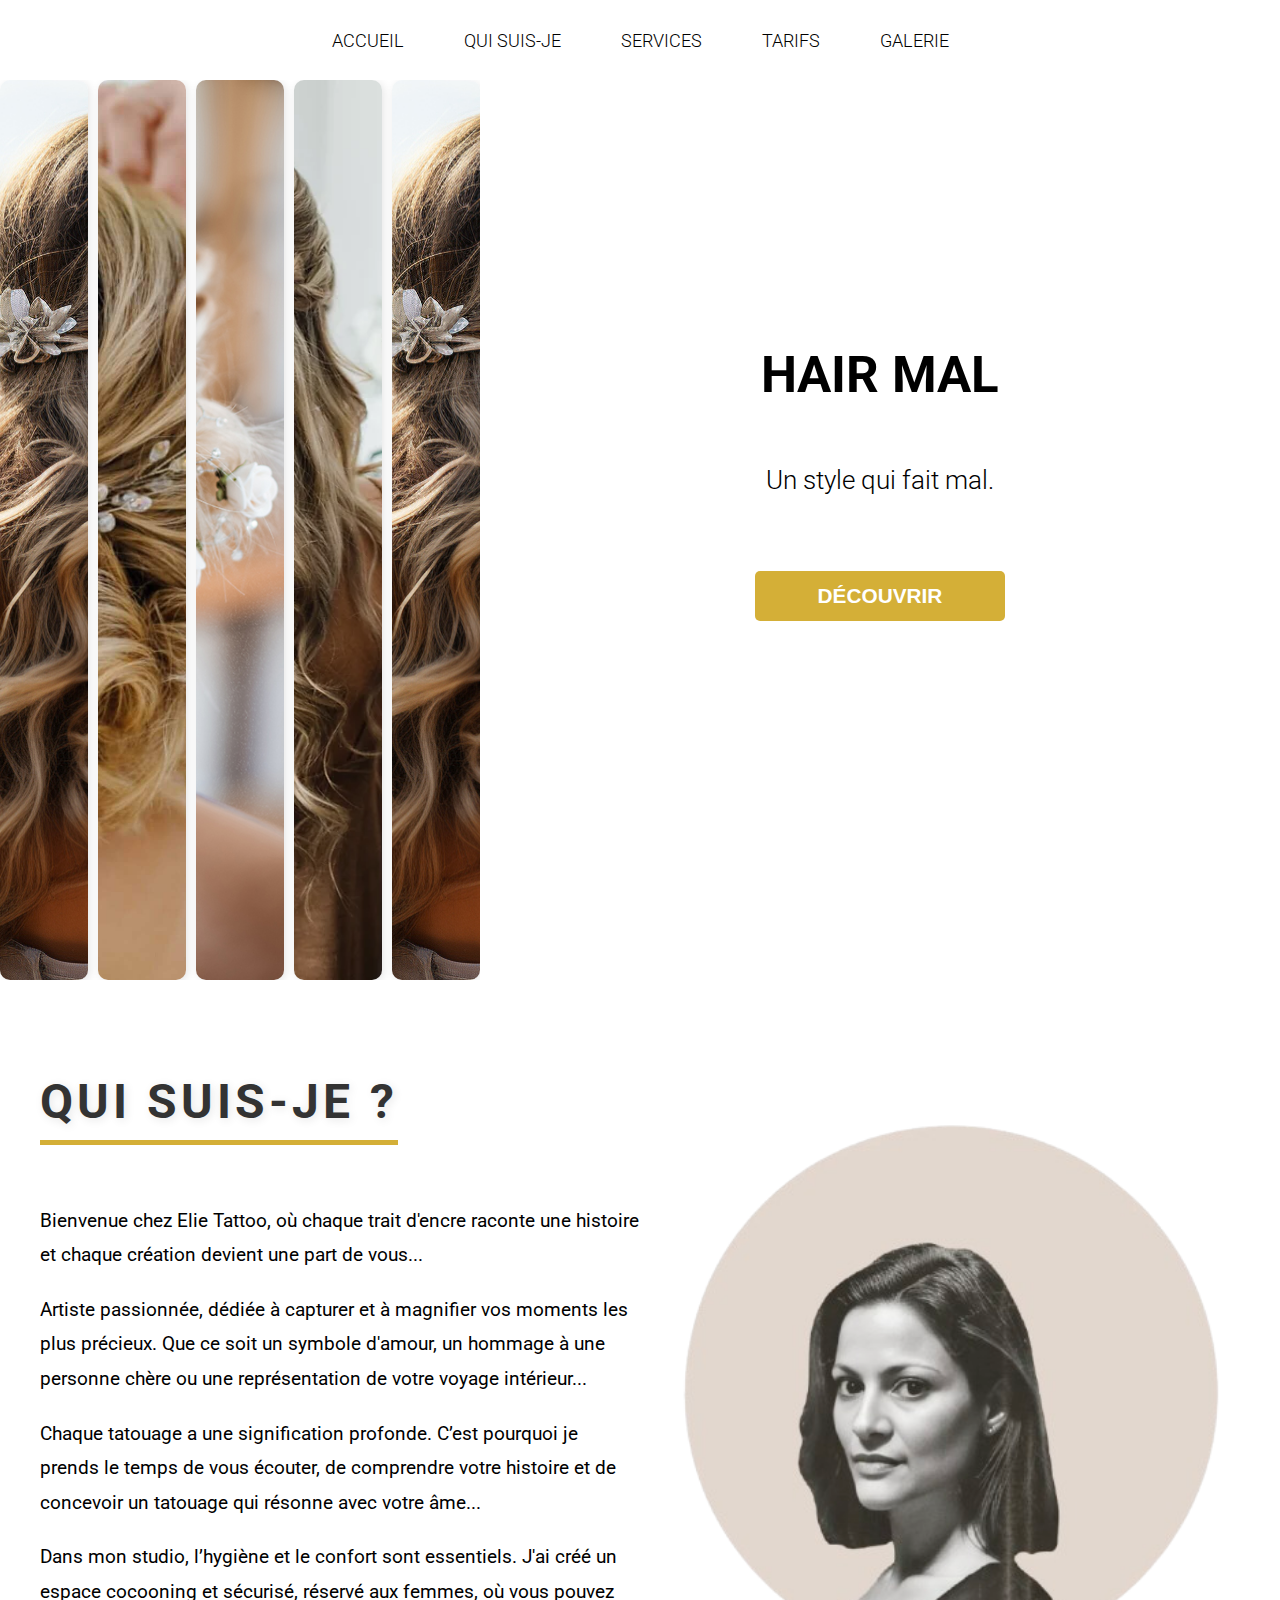
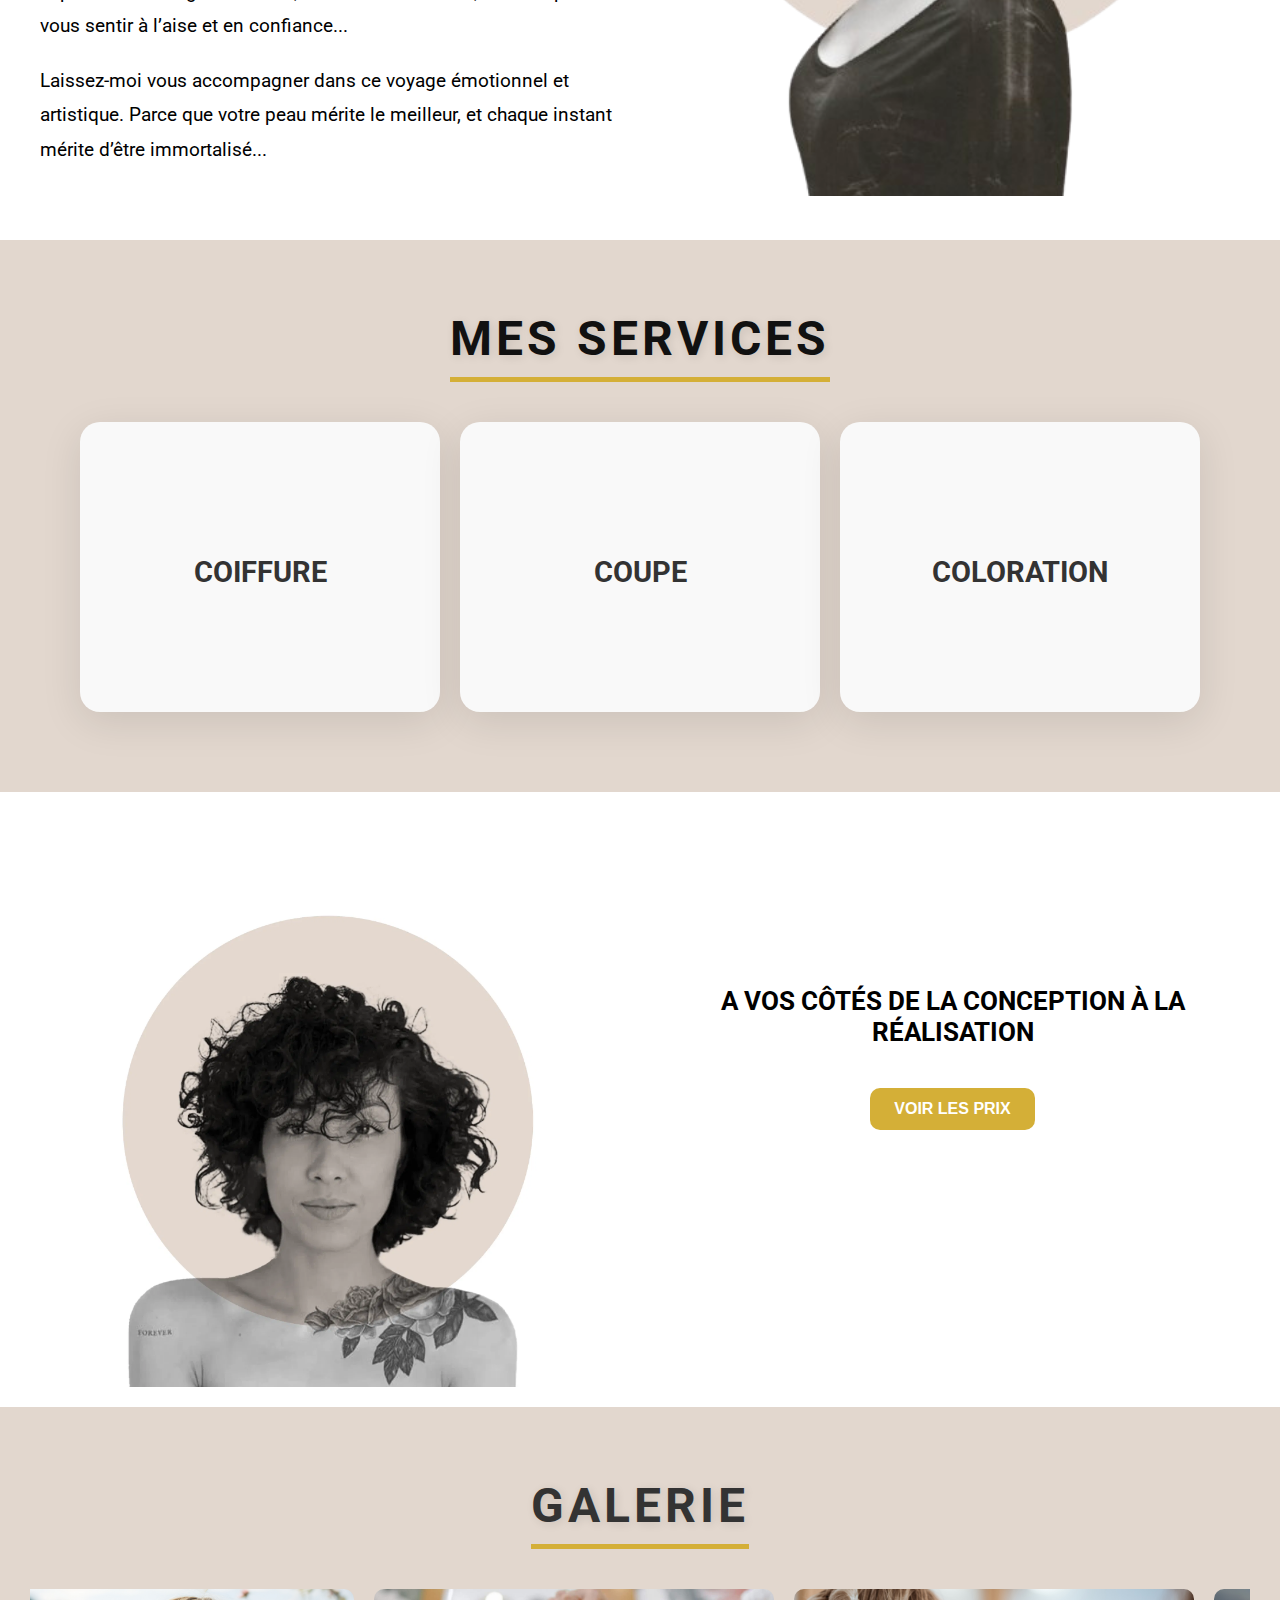
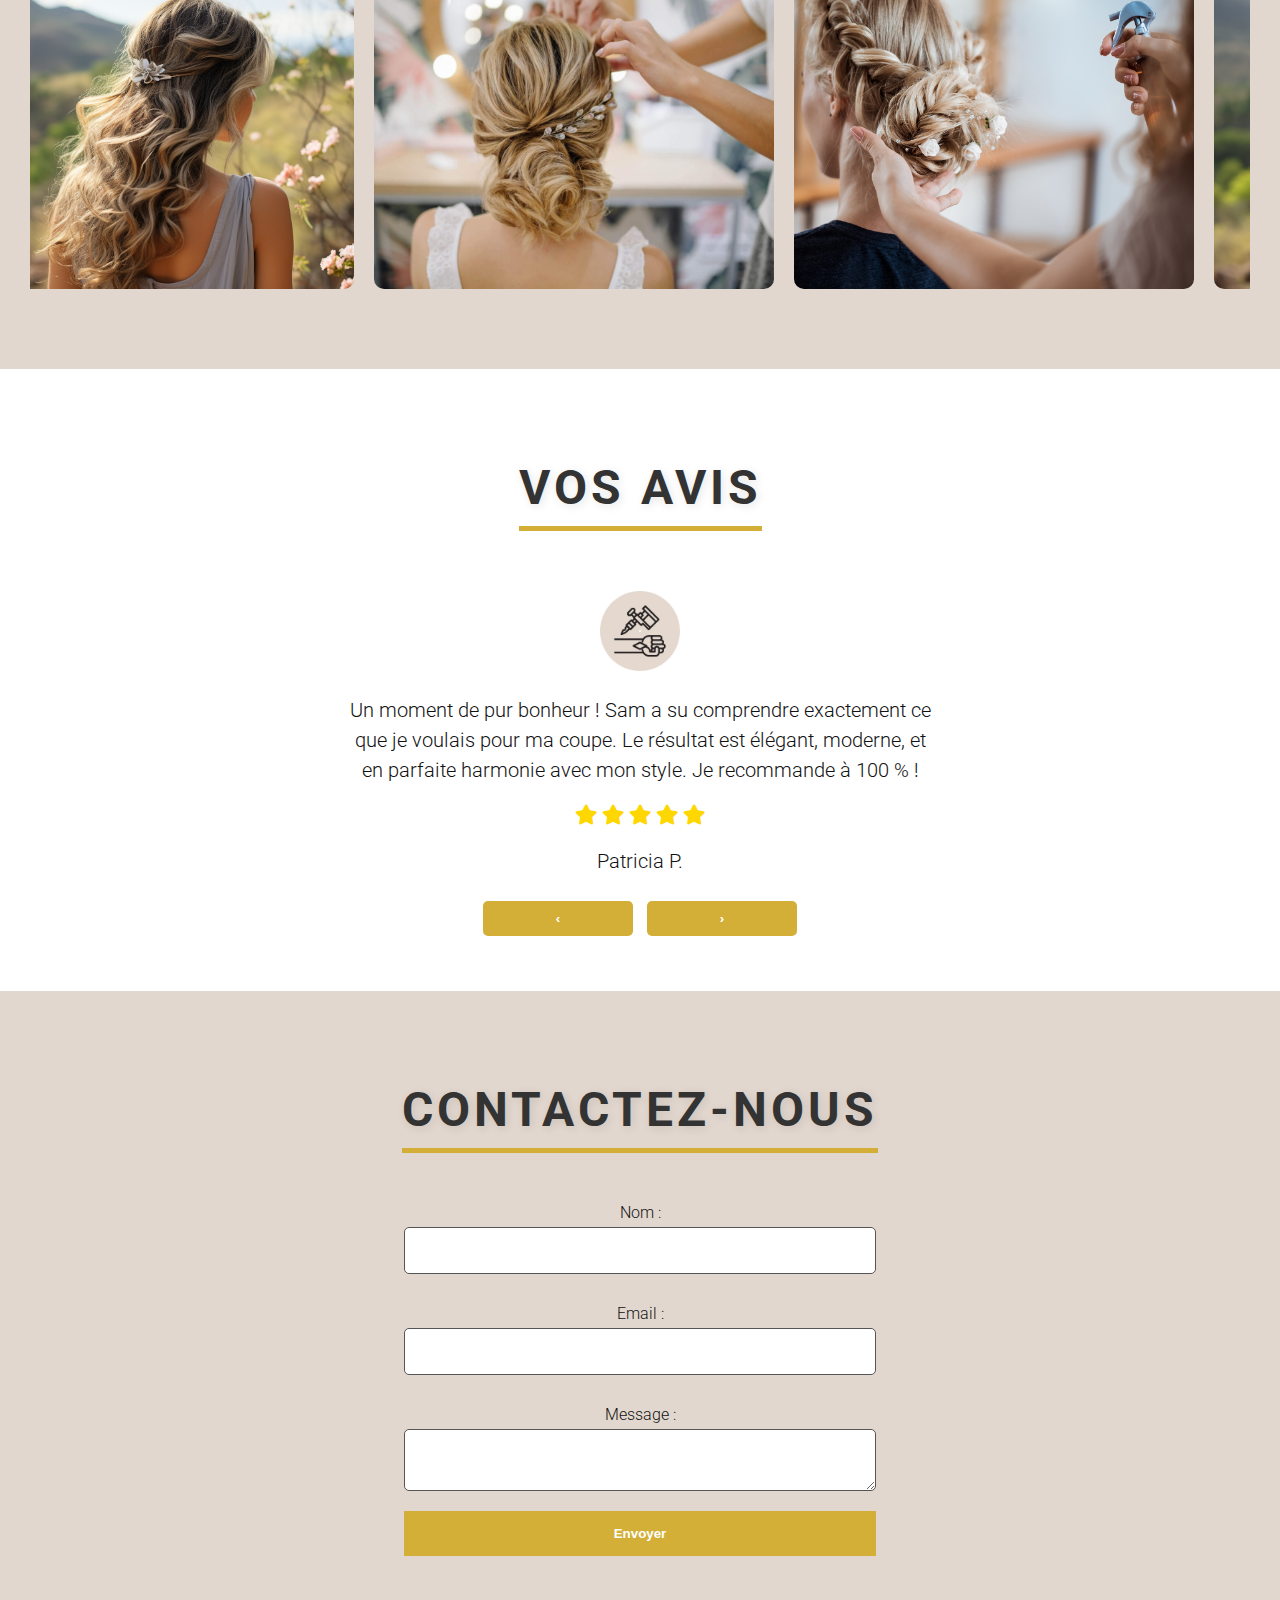
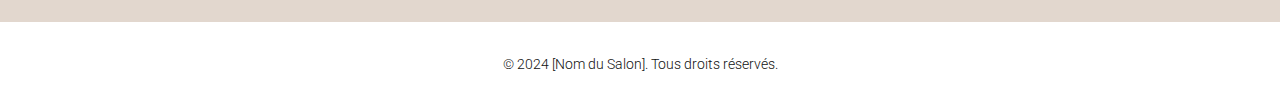
==== commit 43ff2b71: "Fin de la v1" ====
--- a/index.html
+++ b/index.html
@@ -15,6 +15,10 @@
     <link href="https://fonts.googleapis.com/css2?family=Roboto:wght@100;300;400&display=swap" rel="stylesheet">
     <link rel="stylesheet" href="https://cdnjs.cloudflare.com/ajax/libs/font-awesome/5.15.4/css/all.min.css">
 </head>
+<head>
+    <meta name="viewport" content="width=device-width, initial-scale=1.0, maximum-scale=1.0, user-scalable=no">
+</head>
+
 <body>
     <header>
         <div id="overlay"></div>
@@ -89,7 +93,7 @@
         <div class="hero-content">
             <div class="hero-right">
                 <h1>HAIR MAL</h1>
-                <p>Un style qui sublime vos cheveux.</p>
+                <p>Un style qui fait mal.</p>
                 <div class="hero-image-mobile">
                     <img src="./images/image.png" alt="Coiffure">
                 </div>
--- a/css/gallery-home.css
+++ b/css/gallery-home.css
@@ -60,48 +60,47 @@
 
 @media (max-width: 768px) {
 
-    /* Section gallery */
-    .home-gallery {
-        background-color: #111;
-        text-align: center;
-        overflow-x: visible; /* Permet le défilement horizontal */
-        padding: 10px;
-    }
+  /* Section gallery */
+.home-gallery {
+    background-color: #111;
+    text-align: center;
+    padding: 10px;
+    overflow-x: auto; /* Active le défilement horizontal */
+    white-space: nowrap; /* Empêche les éléments de passer à la ligne */
+}
 
-    .home-gallery h1 {
-        font-size: 1.8rem;
-        color: #d1b798;
-        margin-bottom: 50px;
-    }
+.home-gallery-grid {
+    display: flex; /* Flexbox pour aligner les items en ligne */
+    flex-wrap: nowrap; /* Assure que tous les éléments restent sur une seule ligne */
+    gap: 10px; /* Espace entre les images */
+    overflow-x: auto; /* Permet le défilement horizontal */
+    padding-bottom: 10px; /* Espace sous les images */
+}
 
-    .home-gallery h2 {
-        font-size: 2rem;
-        font-weight: bold;
-        text-transform: uppercase;
-        margin-bottom: 40px;
-        background: linear-gradient(to right, #d4af37, #f0e68c);
-      -webkit-background-clip: text;
-      -webkit-text-fill-color: transparent;
-    }
+.home-gallery-item {
+    flex: 0 0 auto; /* Garde la taille fixe des items et empêche de se redimensionner */
+    width: 300px; /* Largeur de chaque image */
+    height: 300px; /* Hauteur de chaque image */
+    background-size: cover;
+    background-position: center;
+    border-radius: 10px; /* Coins arrondis */
+}
 
-    .home-gallery {
-        padding: 20px 0;
-    }
-    
+.home-gallery-item:hover {
+    transform: scale(1.05); /* Zoom léger au survol */
+    transition: transform 0.3s ease;
+}
 
-    .home-gallery-item {
-        flex: 0 0 auto; /* Garde la taille fixe des items et empêche de se redimensionner */
-        width: 300px; /* Taille de chaque image, à ajuster selon tes préférences */
-        height: 300px; /* Taille de chaque image, à ajuster selon tes préférences */
-        background-size: cover;
-        background-position: center;
-        border-radius: 10px; /* Optionnel, donne des coins arrondis aux images */
-    }
-    
+.home-gallery h2 {
+    font-size: 2rem;
+    font-weight: bold;
+    text-transform: uppercase;
+    margin-bottom: 40px;
+    background: linear-gradient(to right, #d4af37, #f0e68c);
+    -webkit-background-clip: text;
+    -webkit-text-fill-color: transparent;
+}
 
-    .home-gallery-item:hover {
-        transform: scale(1.05);
-    }
 }
 
 
--- a/css/services.css
+++ b/css/services.css
@@ -360,16 +360,6 @@
     -webkit-text-fill-color: transparent;
 }
 
-/* Ajout d'une ligne décorative dorée sous le titre */
-.service-section h2::after {
-    content: '';
-    display: block;
-    width: 100px; /* Largeur de la ligne */
-    height: 4px; /* Épaisseur de la ligne */
-    background-color: #d4af37; /* Doré pour plus d'élégance */
-    margin: 10px auto; /* Centre la ligne sous le titre */
-    border-radius: 2px; /* Arrondi les bords pour un effet moderne */
-}
 
 /* Animation pour faire apparaître le titre */
 .service-section h2 {
--- a/css/about.css
+++ b/css/about.css
@@ -143,14 +143,14 @@
         background-color: #111;
     }
 
-    .about-section h2 {
+    .about-section h1 {
         font-size: 2.5rem; /* Augmente la taille du titre pour plus de présence */
         font-weight: 700; /* Texte en gras pour un effet plus puissant */
         color: #333; /* Un gris foncé pour un bon contraste */
         text-transform: uppercase; /* Texte en majuscules pour plus d'impact */
         letter-spacing: 3px; /* Espacement entre les lettres pour un look moderne */
         text-align: center; /* Centre le titre */
-        margin-bottom: 50px;
+        margin-bottom: 30px;
         position: relative; /* Permet d'ajouter des éléments décoratifs autour */
     
         /* Effet dégradé pour ajouter de l'élégance */
@@ -159,19 +159,9 @@
         -webkit-text-fill-color: transparent;
     }
     
-    /* Ajout d'une ligne décorative dorée sous le titre */
-    .about-section h2::after {
-        content: '';
-        display: block;
-        width: 100px; /* Largeur de la ligne */
-        height: 4px; /* Épaisseur de la ligne */
-        background-color: #d4af37; /* Doré pour plus d'élégance */
-        margin: 10px auto; /* Centre la ligne sous le titre */
-        border-radius: 2px; /* Arrondi les bords pour un effet moderne */
-    }
-    
+  
     /* Animation pour faire apparaître le titre */
-    .about-section h2 {
+    .about-section h1 {
         animation: fadeInTitle 1s ease-out;
     }
     
@@ -205,16 +195,3 @@
     }
 }
 
-@media (max-width: 768px) {
-    .about-content h1 {
-        font-size: 2rem; /* Taille plus petite pour les téléphones */
-    }
-
-    .about-content p {
-        font-size: 1rem; /* Ajustement du texte pour un écran plus petit */
-    }
-
-    .about-section {
-        padding: 10px; /* Réduit le padding sur téléphone */
-    }
-}
--- a/css/tarifs.css
+++ b/css/tarifs.css
@@ -200,16 +200,6 @@
         -webkit-text-fill-color: transparent;
     }
     
-    /* Ajout d'une ligne décorative dorée sous le titre */
-    .price-section h1::after {
-        content: '';
-        display: block;
-        width: 100px; /* Largeur de la ligne */
-        height: 4px; /* Épaisseur de la ligne */
-        background-color: #d4af37; /* Doré pour plus d'élégance */
-        margin: 10px auto; /* Centre la ligne sous le titre */
-        border-radius: 2px; /* Arrondi les bords pour un effet moderne */
-    }
     
     /* Animation pour faire apparaître le titre */
     .price-section h1 {
@@ -238,13 +228,13 @@
     }
 
     .price-item h3 {
-        font-size: 1.5rem;
+        font-size: 1rem;
         color: #111; /* Couleur or pour les titres sur mobile */
         margin-bottom: 10px;
     }
 
     .price-item .price {
-        font-size: 1.8rem;
+        font-size: 1.5rem;
         font-weight: bold;
         color: #111; /* Texte des prix en blanc pour le contraste */
         margin-bottom: 10px;
@@ -255,8 +245,11 @@
         margin: 5px 0;
     }
 
+    .body {
+        background-color: #111;
+    }
     footer {
         background-color: #111;
-
-    }
-}
+        color: #fff;
+    }
+}
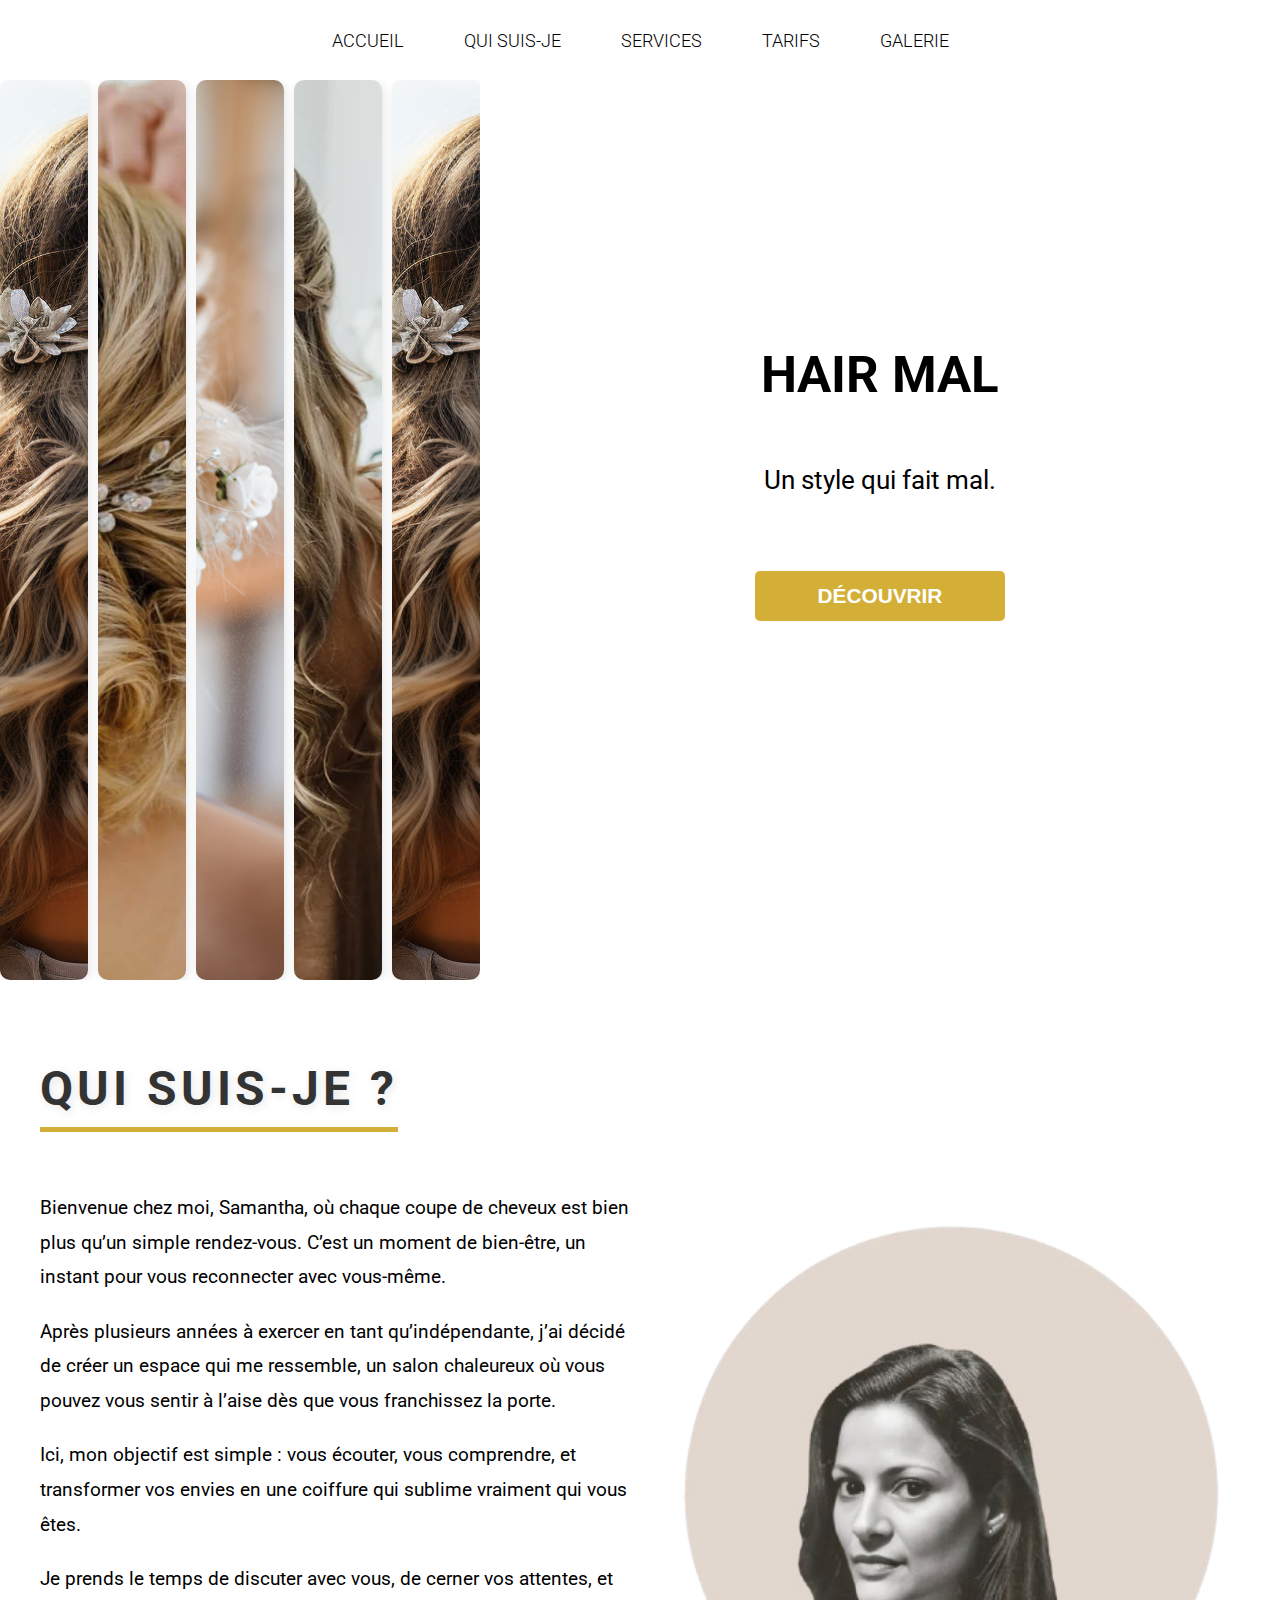
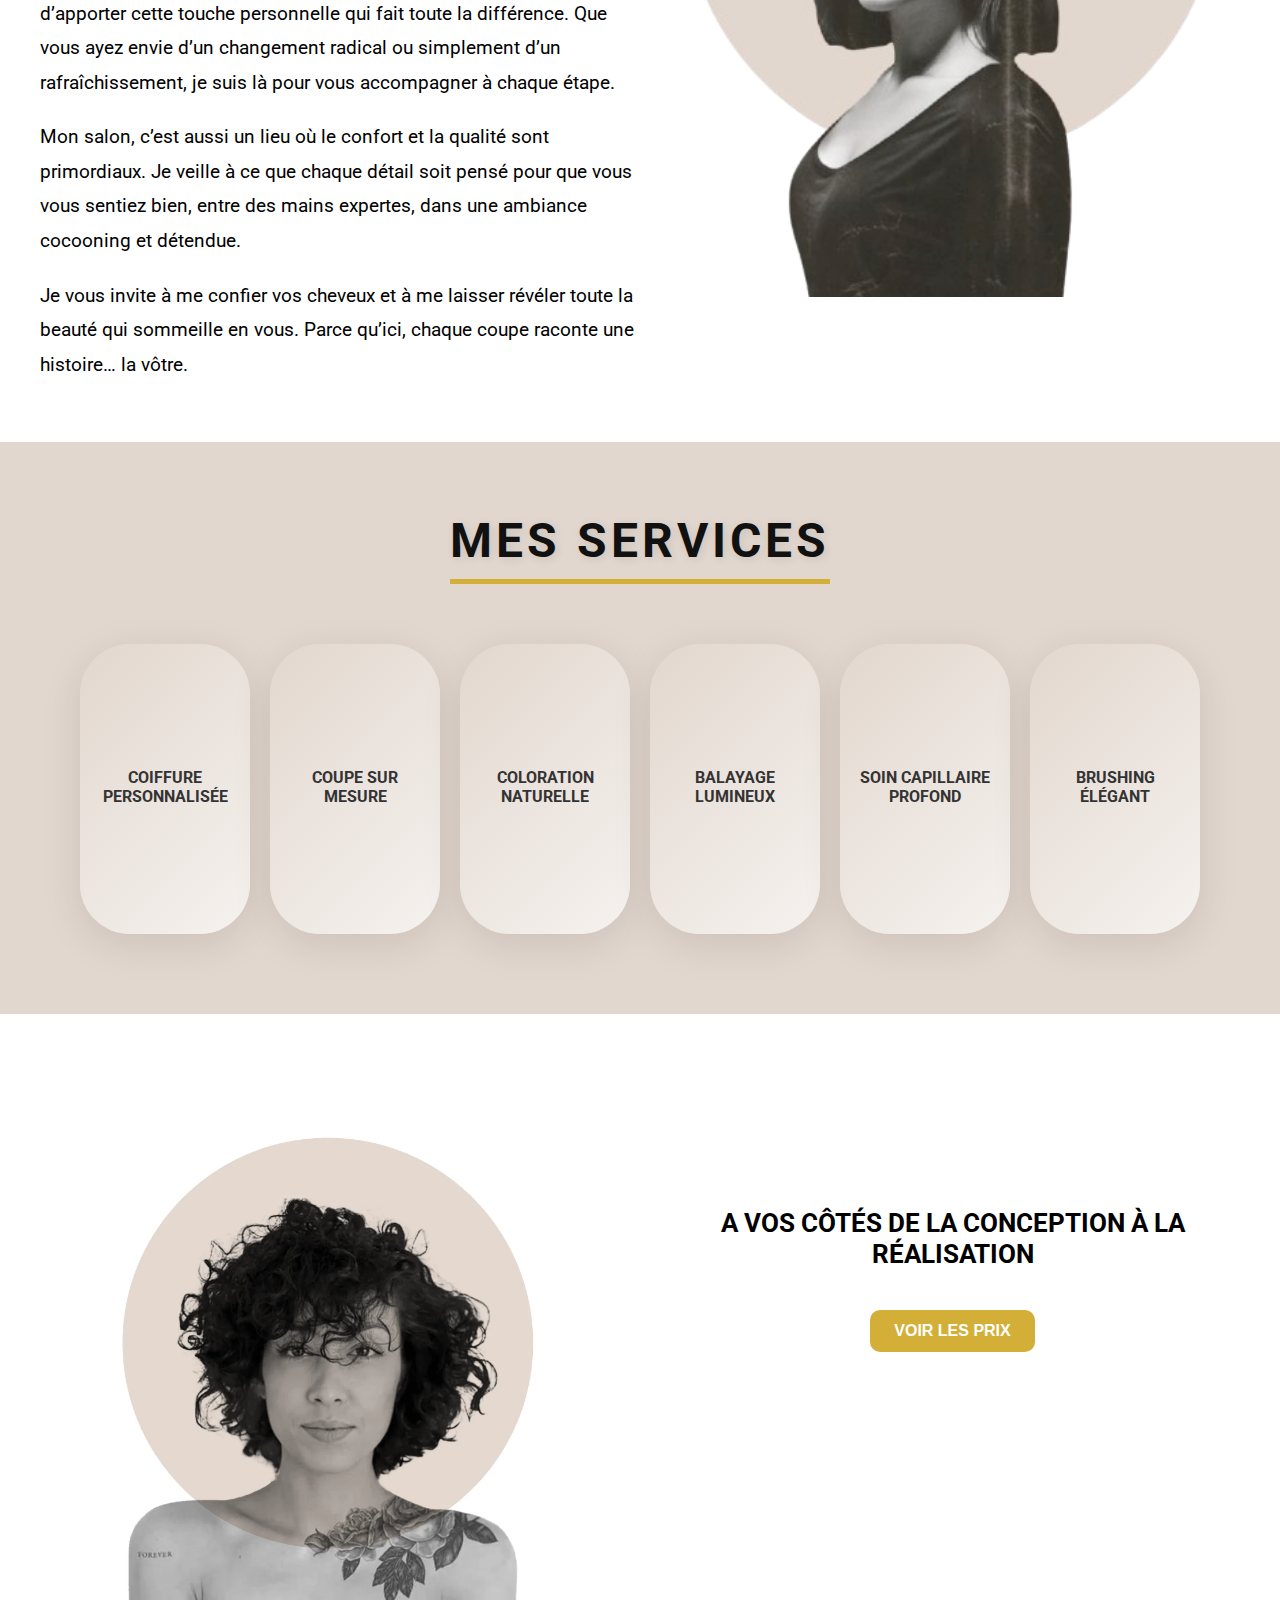
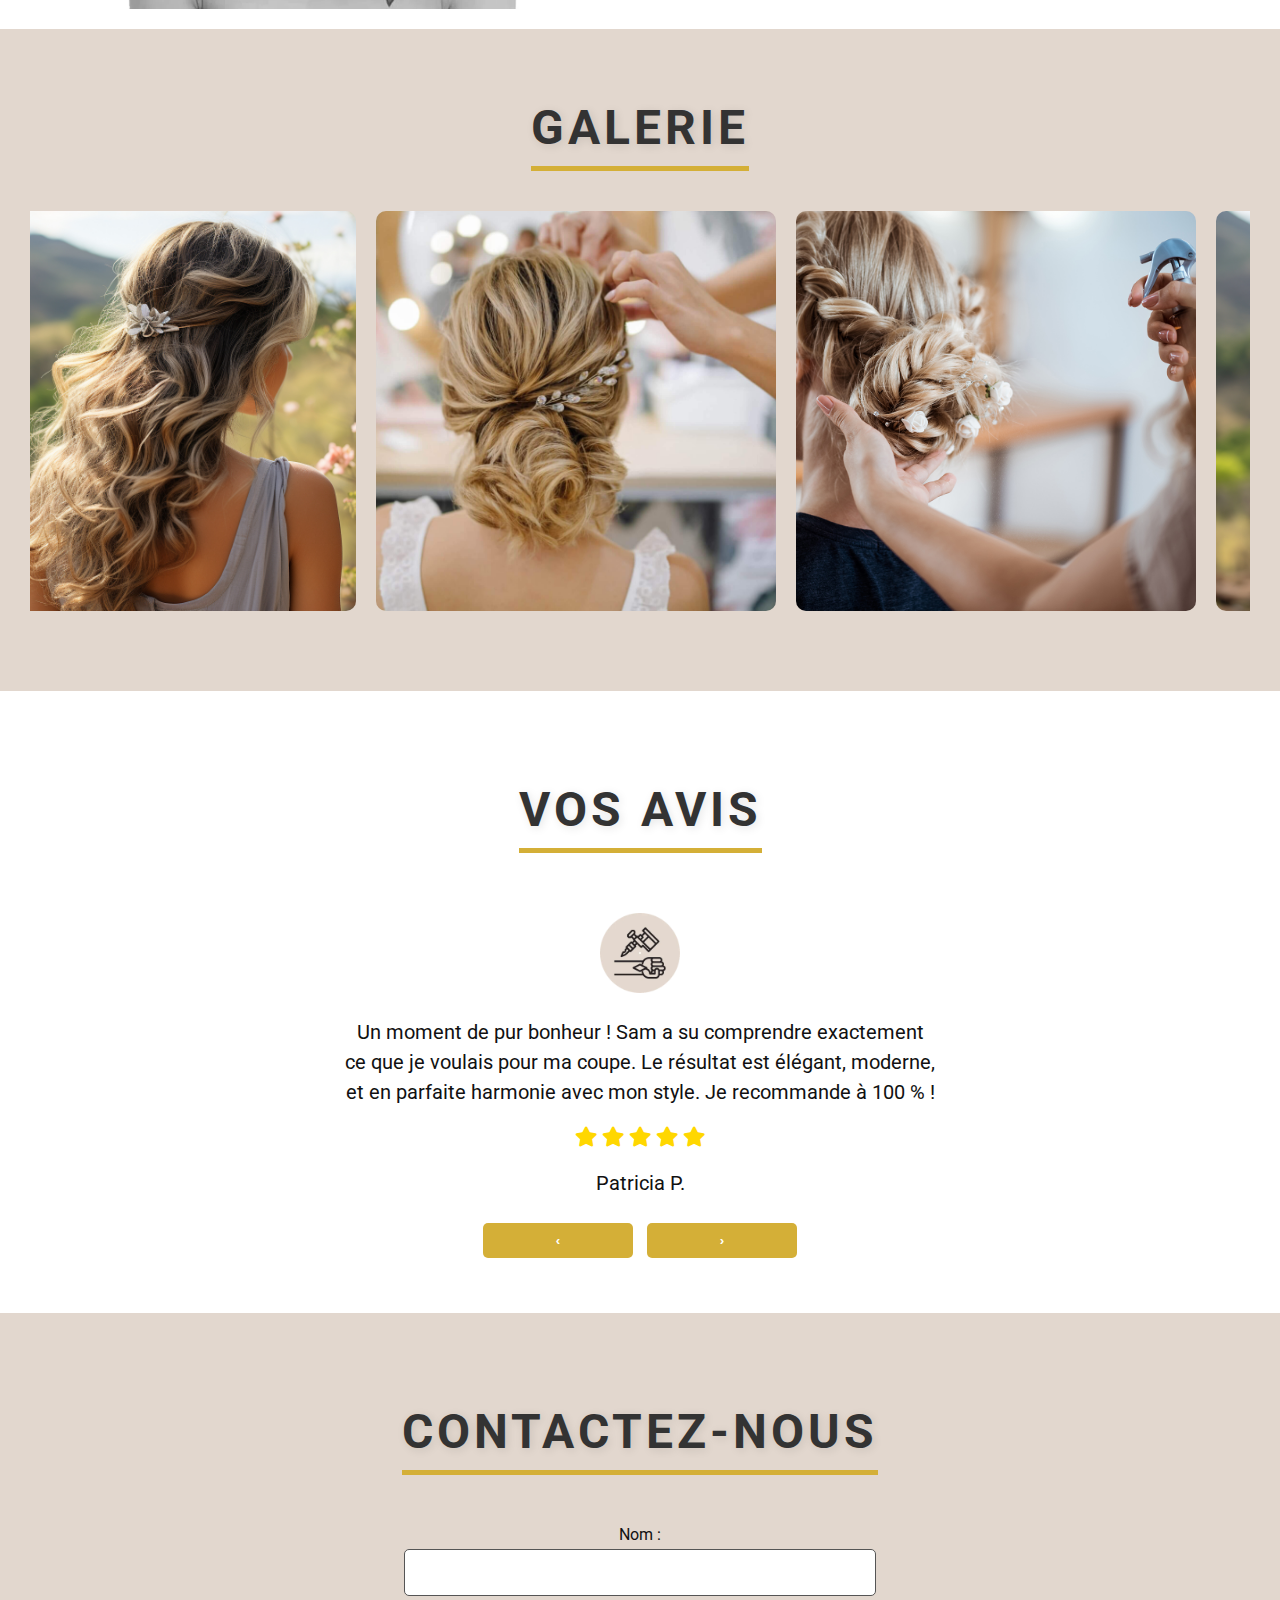
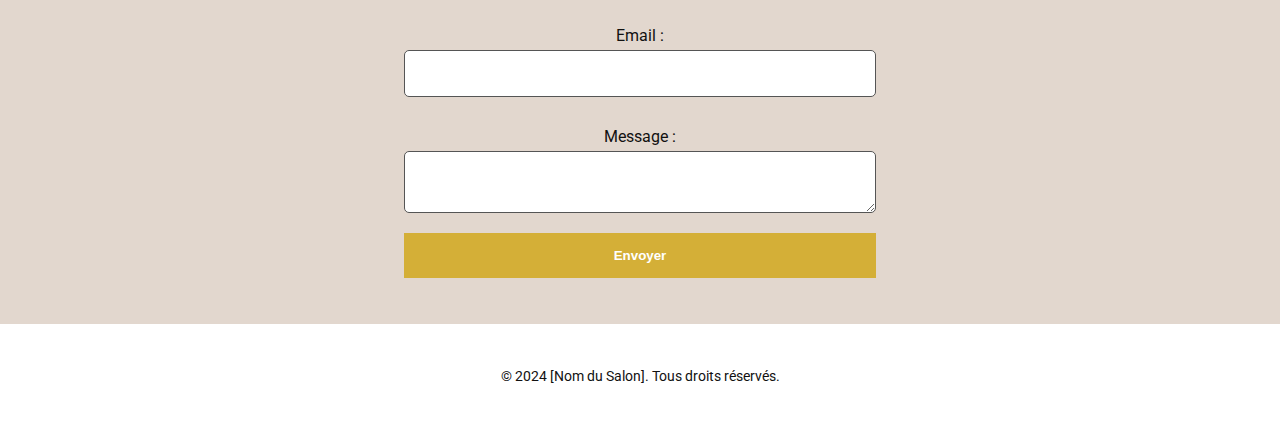
==== commit 3cc7b3e7: "Fin de la v1" ====
--- a/index.html
+++ b/index.html
@@ -1,8 +1,8 @@
 <!DOCTYPE html>
 <html lang="fr">
-<head>
+<head>  
     <meta charset="UTF-8">
-    <meta name="viewport" content="width=device-width, initial-scale=1.0">
+    <meta name="viewport" content="width=device-width, initial-scale=1.0, maximum-scale=1.0, user-scalable=no">
     <title>Salon de Coiffure - Accueil</title>
     <link rel="stylesheet" href="css/global.css">
     <link rel="stylesheet" href="css/hero.css"> 
@@ -13,12 +13,9 @@
     <link rel="stylesheet" href="css/about.css"> 
     <link rel="stylesheet" href="css/tarifs.css"> 
     <link href="https://fonts.googleapis.com/css2?family=Roboto:wght@100;300;400&display=swap" rel="stylesheet">
+
     <link rel="stylesheet" href="https://cdnjs.cloudflare.com/ajax/libs/font-awesome/5.15.4/css/all.min.css">
 </head>
-<head>
-    <meta name="viewport" content="width=device-width, initial-scale=1.0, maximum-scale=1.0, user-scalable=no">
-</head>
-
 <body>
     <header>
         <div id="overlay"></div>
@@ -69,7 +66,7 @@
         </nav>
     </header>
     
-    
+    <main>
    <!-- Hero Section - Version Desktop -->
     <section id="accueil" class="hero hero-desktop">
         <div class="hero-left">
@@ -93,7 +90,7 @@
         <div class="hero-content">
             <div class="hero-right">
                 <h1>HAIR MAL</h1>
-                <p>Un style qui fait mal.</p>
+                <p>Un style qui fait mal !</p>
                 <div class="hero-image-mobile">
                     <img src="./images/image.png" alt="Coiffure">
                 </div>
@@ -105,11 +102,12 @@
     <section id="home-about" class="home-about-section">
         <div class="home-about-content">
             <h2>Qui suis-je ?</h2>
-            <p>Bienvenue chez Elie Tattoo, où chaque trait d'encre raconte une histoire et chaque création devient une part de vous...</p>
-            <p>Artiste passionnée, dédiée à capturer et à magnifier vos moments les plus précieux. Que ce soit un symbole d'amour, un hommage à une personne chère ou une représentation de votre voyage intérieur...</p>
-            <p>Chaque tatouage a une signification profonde. C’est pourquoi je prends le temps de vous écouter, de comprendre votre histoire et de concevoir un tatouage qui résonne avec votre âme...</p>
-            <p>Dans mon studio, l’hygiène et le confort sont essentiels. J'ai créé un espace cocooning et sécurisé, réservé aux femmes, où vous pouvez vous sentir à l’aise et en confiance...</p>
-            <p>Laissez-moi vous accompagner dans ce voyage émotionnel et artistique. Parce que votre peau mérite le meilleur, et chaque instant mérite d’être immortalisé...</p>
+            <p>Bienvenue chez moi, Samantha, où chaque coupe de cheveux est bien plus qu’un simple rendez-vous. C’est un moment de bien-être, un instant pour vous reconnecter avec vous-même.</p>
+            <p>Après plusieurs années à exercer en tant qu’indépendante, j’ai décidé de créer un espace qui me ressemble, un salon chaleureux où vous pouvez vous sentir à l’aise dès que vous franchissez la porte.</p>            
+            <p>Ici, mon objectif est simple : vous écouter, vous comprendre, et transformer vos envies en une coiffure qui sublime vraiment qui vous êtes.</p>           
+            <p>Je prends le temps de discuter avec vous, de cerner vos attentes, et d’apporter cette touche personnelle qui fait toute la différence. Que vous ayez envie d’un changement radical ou simplement d’un rafraîchissement, je suis là pour vous accompagner à chaque étape.</p>         
+            <p>Mon salon, c’est aussi un lieu où le confort et la qualité sont primordiaux. Je veille à ce que chaque détail soit pensé pour que vous vous sentiez bien, entre des mains expertes, dans une ambiance cocooning et détendue.</p>         
+            <p>Je vous invite à me confier vos cheveux et à me laisser révéler toute la beauté qui sommeille en vous. Parce qu’ici, chaque coupe raconte une histoire… la vôtre.</p>
         </div>
         <div class="home-about-image">
             <div class="home-image">
@@ -122,19 +120,28 @@
         <h2>MES SERVICES</h2>
         <div class="home-service-list">
             <div class="home-service-item">
-                <h3>Coiffure</h3>
-                <p>Découvrez nos services de coiffure sur mesure.</p>
-                <button>Savoir plus</button>
-            </div>
-            <div class="home-service-item">
-                <h3>Coupe</h3>
-                <p>Des coupes personnalisées pour tous types de cheveux.</p>
-                <button>Savoir plus</button>
-            </div>
-            <div class="home-service-item">
-                <h3>Coloration</h3>
-                <p>Des colorations modernes pour sublimer votre style.</p>
-                <button>Savoir plus</button>
+                <h3>Coiffure Personnalisée</h3>
+                <p>Notre service de coiffure s'adapte à votre style et à la texture de vos cheveux pour créer une coupe ou une coiffure qui reflète votre personnalité. Que ce soit pour un événement spécial ou pour une coupe au quotidien, nous sommes à l’écoute de vos envies.</p>
+            </div>  
+            <div class="home-service-item">
+                <h3>Coupe Sur Mesure</h3>
+                <p>Chaque coupe est réalisée avec soin et précision pour mettre en valeur la forme de votre visage et la texture de vos cheveux. Nous vous conseillons pour trouver le style qui vous correspond le mieux, en accord avec votre personnalité et vos besoins.</p>
+                </div>          
+            <div class="home-service-item">
+                <h3>Coloration Naturelle</h3>
+                <p>Nos colorations sont choisies pour sublimer votre teint et donner à vos cheveux un éclat naturel. Que vous souhaitiez une transformation complète ou de légers reflets, nous travaillons avec des produits de qualité pour un résultat lumineux et durable.</p>
+            </div>
+            <div class="home-service-item">
+                <h3>Balayage Lumineux</h3>
+                <p>Le balayage apporte une touche de lumière à vos cheveux, pour un effet naturel et subtil. Nos techniques permettent un résultat sur mesure, qui illumine votre chevelure tout en restant harmonieux avec votre couleur de base.</p>
+               </div> 
+            <div class="home-service-item">
+                <h3>Soin Capillaire Profond</h3>
+                <p>Nous offrons des soins capillaires revitalisants, conçus pour réparer et nourrir vos cheveux en profondeur. Vos cheveux retrouveront souplesse et éclat, pour une chevelure plus saine et plus résistante.</p>
+            </div>
+            <div class="home-service-item">
+                <h3>Brushing Élégant</h3>
+                <p>Le brushing permet de donner du volume et du mouvement à vos cheveux tout en leur apportant une brillance naturelle. Que vous souhaitiez un style lisse, souple ou bouclé, notre expertise garantit un résultat impeccable.</p>
             </div>
         </div>
     </section>
@@ -271,7 +278,7 @@
             <button type="submit">Envoyer</button>
         </form>
     </section>
-
+    </main>
     <footer>
         <p>&copy; 2024 [Nom du Salon]. Tous droits réservés.</p>
     </footer>
--- a/css/global.css
+++ b/css/global.css
@@ -4,22 +4,37 @@
 }
 
 body {
-    font-family: 'Roboto', sans-serif;
-    font-weight: 300;
+    display: flex;
+    flex-direction: column;
+    min-height: 100vh; /* Assure que le body prend toute la hauteur de la fenêtre */
     margin: 0;
     padding: 0;
-    color: #000000;
-    background-color: #ffffff;
-    min-height: 100%; /* Assure que le body prend au moins la taille de la fenêtre */
-    position: relative; /* Position relative pour permettre au footer d'être absolu */
-}
-
+    font-family: 'Roboto', sans-serif;
+}
+
+/* Assure que le contenu occupe tout l'espace disponible */
+main {
+    flex-grow: 1; /* Permet à main de prendre tout l'espace restant */
+}
+
+/* Footer fixe en bas */
+footer {
+    background-color: #000;
+    color: #fff;
+    text-align: center;
+    padding: 20px 0;
+    width: 100%;
+    position: relative; /* Le footer reste en position relative */
+}
+
+/* Autres styles */
 header {
     background-color: #ffffff;
     height: 80px;
     padding: 0;
     display: flex;
     align-items: center;
+    justify-content: space-between;
 }
 
 nav {
@@ -58,17 +73,7 @@
     font-weight: bold;
 }
 
-/* Assure que le footer reste en bas si la page n'a pas assez de contenu */
-footer {
-    background-color: #000;
-    color: #fff;
-    text-align: center;
-    padding: 30px 0;
-    font-size: 0.875rem;
-    position: absolute; /* Rend le footer absolu par rapport au body */
-    bottom: 0;
-    width: 100%;
-}
+
 
 /* Masquer l'icône hamburger par défaut, l'afficher seulement sur les petits écrans */
 .menu-icon {
@@ -99,6 +104,52 @@
 
 /* Cacher le menu sur mobile par défaut */
 @media (max-width: 1024px) {
+
+   /* Global Styles */
+html {
+    height: 100%;
+}
+
+body {
+    display: flex;
+    flex-direction: column;
+    min-height: 100vh; /* Assure que le body prend toute la hauteur de la fenêtre */
+    margin: 0;
+    padding: 0;
+    font-family: 'Roboto', sans-serif;
+}
+
+/* Assure que le contenu occupe tout l'espace disponible */
+main {
+    flex-grow: 1; /* Permet à main de prendre tout l'espace restant */
+}
+
+/* Footer fixe en bas */
+footer {
+    background-color: #000;
+    color: #fff;
+    text-align: center;
+    padding: 20px 0;
+    width: 100%;
+    position: relative; /* Le footer reste en position relative */
+}
+    
+    .hero, .home-about-section, .home-gallery, .contact, footer {
+        width: 100%; /* Force les sections à toujours occuper la largeur entière de l'écran */
+        max-width: 100vw; /* Empêche la mise à l'échelle trop large */
+        box-sizing: border-box; /* Inclut les marges dans la largeur totale */
+    }
+    
+    .hero-mobile img {
+        max-width: 100%; /* S'assure que les images ne dépassent jamais l'écran */
+        height: auto; /* Préserve les proportions de l'image */
+    }
+    
+    button {
+        width: auto; /* Ajuste la taille du bouton automatiquement */
+    }
+
+    
     .menu-icon {
         display: block; /* Affiche l'icône hamburger */
     }
--- a/css/contact.css
+++ b/css/contact.css
@@ -91,7 +91,7 @@
     form {
         width: 90%;
         margin: 0 auto;
-        margin-bottom: 50px;
+        margin-bottom: 80px;
 
     }
 
--- a/css/gallery-home.css
+++ b/css/gallery-home.css
@@ -43,7 +43,7 @@
 .home-gallery-item {
     flex: 0 0 auto; /* Garde la taille fixe des items et empêche de se redimensionner */
     width: 400px; /* Largeur des images */
-    height: 300px; /* Hauteur des images */
+    height: 400px; /* Hauteur des images */
     background-size: cover;
     background-position: center;
     background-repeat: no-repeat;
@@ -100,7 +100,6 @@
     -webkit-background-clip: text;
     -webkit-text-fill-color: transparent;
 }
-
 }
 
 
--- a/css/services.css
+++ b/css/services.css
@@ -36,7 +36,7 @@
 
 .home-services-index h2 {
     font-size: 3rem; /* Légèrement plus grand pour mieux capter l'attention */
-    margin-bottom: 40px;
+    margin-bottom: 60px;
     color: #111; /* Une couleur plus sombre pour plus de contraste */
     letter-spacing: 4px; /* Un espacement des lettres plus large pour un effet d'élégance */
     text-transform: uppercase; /* Met le texte en majuscules pour plus d'impact */
@@ -68,11 +68,10 @@
     margin-bottom: 50px;
 }
 
-/* Styles par défaut des services */
 .home-service-item {
     flex: 1;
-    background-color: #f9f9f9;
-    border-radius: 20px;
+    background: linear-gradient(135deg, #e2d7ce 0%, #ffffff 50%, #ffffff 100%);
+    border-radius: 50px;
     padding: 20px;
     text-align: center;
     box-shadow: 0 10px 40px rgba(0, 0, 0, 0.1);
@@ -86,6 +85,22 @@
     justify-content: center;
     align-items: center;
     height: 250px; /* Assure une hauteur constante pour les services */
+
+    /* Animation de gradient */
+    background-size: 300% 300%; 
+    animation: gradientAnimation 5s ease infinite;
+}
+
+@keyframes gradientAnimation {
+    0% {
+        background-position: 0% 50%;
+    }
+    50% {
+        background-position: 100% 50%;
+    }
+    100% {
+        background-position: 0% 50%;
+    }
 }
 
 /* Cacher le contenu (paragraphe et bouton) par défaut */
@@ -107,7 +122,7 @@
 
 /* Styles des titres des services */
 .home-service-item h3 {
-    font-size: 1.8rem;
+    font-size: 1rem;
     font-weight: bold;
     text-transform: uppercase;
     color: #333;
@@ -150,7 +165,7 @@
 
 .service-section h2 {
     font-size: 3rem; /* Légèrement plus grand pour mieux capter l'attention */
-    margin-bottom: 40px;
+    margin-bottom: 100px;
     color: #333; /* Une couleur plus sombre pour plus de contraste */
     letter-spacing: 4px; /* Un espacement des lettres plus large pour un effet d'élégance */
     text-transform: uppercase; /* Met le texte en majuscules pour plus d'impact */
@@ -181,11 +196,10 @@
     margin-bottom: 50px;
 }
 
-/* Styles par défaut des services */
 .service-item {
     flex: 1;
-    background-color: #fefdf9;
-    border-radius: 20px;
+    background: linear-gradient(135deg, #e2d7ce 0%, #eeeeee 50%, #eaeaea 100%);
+    border-radius: 50px;
     padding: 20px;
     text-align: center;
     box-shadow: 0 10px 40px rgba(0, 0, 0, 0.1);
@@ -198,8 +212,25 @@
     flex-direction: column;
     justify-content: center;
     align-items: center;
-    height: 250px; /* Assure une hauteur constante pour les services */
-}
+    height: 350px; /* Assure une hauteur constante pour les services */
+
+    /* Animation de gradient */
+    background-size: 300% 300%; 
+    animation: gradientAnimation 5s ease infinite;
+}
+
+@keyframes gradientAnimation {
+    0% {
+        background-position: 0% 50%;
+    }
+    50% {
+        background-position: 100% 50%;
+    }
+    100% {
+        background-position: 0% 50%;
+    }
+}
+
 
 /* Cacher le contenu par défaut */
 .service-item p,
@@ -220,7 +251,7 @@
 
 /* Styles des titres de services */
 .service-item h3 {
-    font-size: 1.8rem;
+    font-size: 1rem;
     font-weight: bold;
     text-transform: uppercase;
     color: #333;
@@ -345,7 +376,7 @@
     background-color: #111;
 }
 .service-section h2 {
-    font-size: 2.5rem; /* Augmente la taille du titre pour plus de présence */
+    font-size: 1.5rem; /* Augmente la taille du titre pour plus de présence */
     font-weight: 700; /* Texte en gras pour un effet plus puissant */
     color: #333; /* Un gris foncé pour un bon contraste */
     text-transform: uppercase; /* Texte en majuscules pour plus d'impact */
@@ -423,16 +454,19 @@
 }
 
 /* Ajuster la taille du titre sur mobile */
-.service-list h2 {
-    font-size: 2rem;
+.service-list h3 {
+    font-size: 1rem;
     font-weight: bold;
     color: #111;
     text-transform: uppercase;
     margin-bottom: 20px;
 }
-
+.body {
+    background-color: #111;
+}
 footer {
     background-color: #111;
-}
-
-}
+    color: #fff;
+}
+
+}
--- a/css/about.css
+++ b/css/about.css
@@ -1,12 +1,17 @@
 /* --------------------------------------------------------------------------------------------------------------------------- STYLE GÉNÉRAUX -----------------------------------------------------------------------------------------------------------------------------------------*/
 
 footer {
-    background-color: #fff;
-    color: #333;
+    position: absolute;
+    bottom: 0;
+    left: 0;
+    width: 100%;
+    background-color: #ffffff;
+    color: #111;
     text-align: center;
-    padding: 20px 0;
+    padding: 30px 0;
     font-size: 0.875rem;
 }
+
 
 /* --------------------------------------------------------------------------------------------------------------------------- PAGES D'ACCUEIL ABOUT -----------------------------------------------------------------------------------------------------------------------------------------*/
 
@@ -190,8 +195,33 @@
         color: #fff;
     }
 
-    footer {
-        background-color: #111;
-    }
-}
-
+   /* Global Styles */
+html {
+    height: 100%;
+}
+
+body {
+    display: flex;
+    flex-direction: column;
+    min-height: 100vh; /* Assure que le body prend toute la hauteur de la fenêtre */
+    margin: 0;
+    padding: 0;
+    font-family: 'Roboto', sans-serif;
+}
+
+/* Assure que le contenu occupe tout l'espace disponible */
+main {
+    flex-grow: 1; /* Permet à main de prendre tout l'espace restant */
+}
+
+/* Footer fixe en bas */
+footer {
+    background-color: #111;
+    color: #fff;
+    text-align: center;
+    padding: 20px 0;
+    width: 100%;
+    position: relative; /* Le footer reste en position relative */
+}
+}
+
--- a/css/tarifs.css
+++ b/css/tarifs.css
@@ -1,8 +1,15 @@
 /* --------------------------------------------------------------------------------------------------------------------------- PAGES D'ACCUEIL TARIF -----------------------------------------------------------------------------------------------------------------------------------------*/
 
 footer {
-    background-color: #fff;
+    position: absolute;
+    bottom: 0;
+    left: 0;
+    width: 100%;
+    background-color: #ffffff;
     color: #111;
+    text-align: center;
+    padding: 30px 0;
+    font-size: 0.875rem;
 }
 
 /* --------------------------------------------------------------------------------------------------------------------------- PAGES D'ACCUEIL TARIF -----------------------------------------------------------------------------------------------------------------------------------------*/
@@ -110,22 +117,36 @@
 }
 
 .price-item {
-    background-color: #fcf2e4;
-    padding: 15px;
+    background: linear-gradient(135deg, #e2d7ce 0%, #eeeeee 50%, #eaeaea 100%);
+    padding: 35px;
+    padding-left: 50px;
     width: 75%;
-    border-radius: 10px;
+    border-radius: 100px;
     box-shadow: 0 3px 6px rgba(0, 0, 0, 0.1);
     text-align: left;
-    
-    /* Ajoute une transition fluide */
-    transition: transform 0.3s ease, box-shadow 0.3s ease;
+    transition: transform 0.3s ease, box-shadow 0.3s ease, background-position 0.3s ease;
     cursor: pointer; /* Indique qu'il est interactif */
-}
-
-/* Agrandissement lors du hover */
+
+    /* Animation de gradient */
+    background-size: 300% 300%;
+    animation: gradientAnimation 5s ease infinite;
+}
+
 .price-item:hover {
     transform: scale(1.05); /* Agrandit légèrement l'élément tarif au survol */
     box-shadow: 0 8px 20px rgba(0, 0, 0, 0.2); /* Ombre plus prononcée */
+}
+
+@keyframes gradientAnimation {
+    0% {
+        background-position: 0% 50%;
+    }
+    50% {
+        background-position: 100% 50%;
+    }
+    100% {
+        background-position: 0% 50%;
+    }
 }
 
 .price-item h3 {
@@ -185,7 +206,7 @@
 
 
     .price-section h1 {
-        font-size: 2.5rem; /* Augmente la taille du titre pour plus de présence */
+        font-size: 1.5rem; /* Augmente la taille du titre pour plus de présence */
         font-weight: 700; /* Texte en gras pour un effet plus puissant */
         color: #333; /* Un gris foncé pour un bon contraste */
         text-transform: uppercase; /* Texte en majuscules pour plus d'impact */
@@ -218,13 +239,36 @@
     }
 
     .price-item {
-        background-color: #ffffff; /* Fond légèrement plus clair que le fond global */
-        padding: 20px;
-        width: 90%;
-        border-radius: 10px;
-        box-shadow: 0 4px 10px rgba(0, 0, 0, 0.2);
+        background: linear-gradient(135deg, #e2d7ce 0%, #eeeeee 50%, #eaeaea 100%);
+        padding: 35px;
+        padding-left: 50px;
+        width: 75%;
+        border-radius: 50px;
+        box-shadow: 0 3px 6px rgba(0, 0, 0, 0.1);
         text-align: left;
-        transition: transform 0.3s ease, box-shadow 0.3s ease;
+        transition: transform 0.3s ease, box-shadow 0.3s ease, background-position 0.3s ease;
+        cursor: pointer; /* Indique qu'il est interactif */
+    
+        /* Animation de gradient */
+        background-size: 300% 300%;
+        animation: gradientAnimation 5s ease infinite;
+    }
+    
+    .price-item:hover {
+        transform: scale(1.05); /* Agrandit légèrement l'élément tarif au survol */
+        box-shadow: 0 8px 20px rgba(0, 0, 0, 0.2); /* Ombre plus prononcée */
+    }
+    
+    @keyframes gradientAnimation {
+        0% {
+            background-position: 0% 50%;
+        }
+        50% {
+            background-position: 100% 50%;
+        }
+        100% {
+            background-position: 0% 50%;
+        }
     }
 
     .price-item h3 {
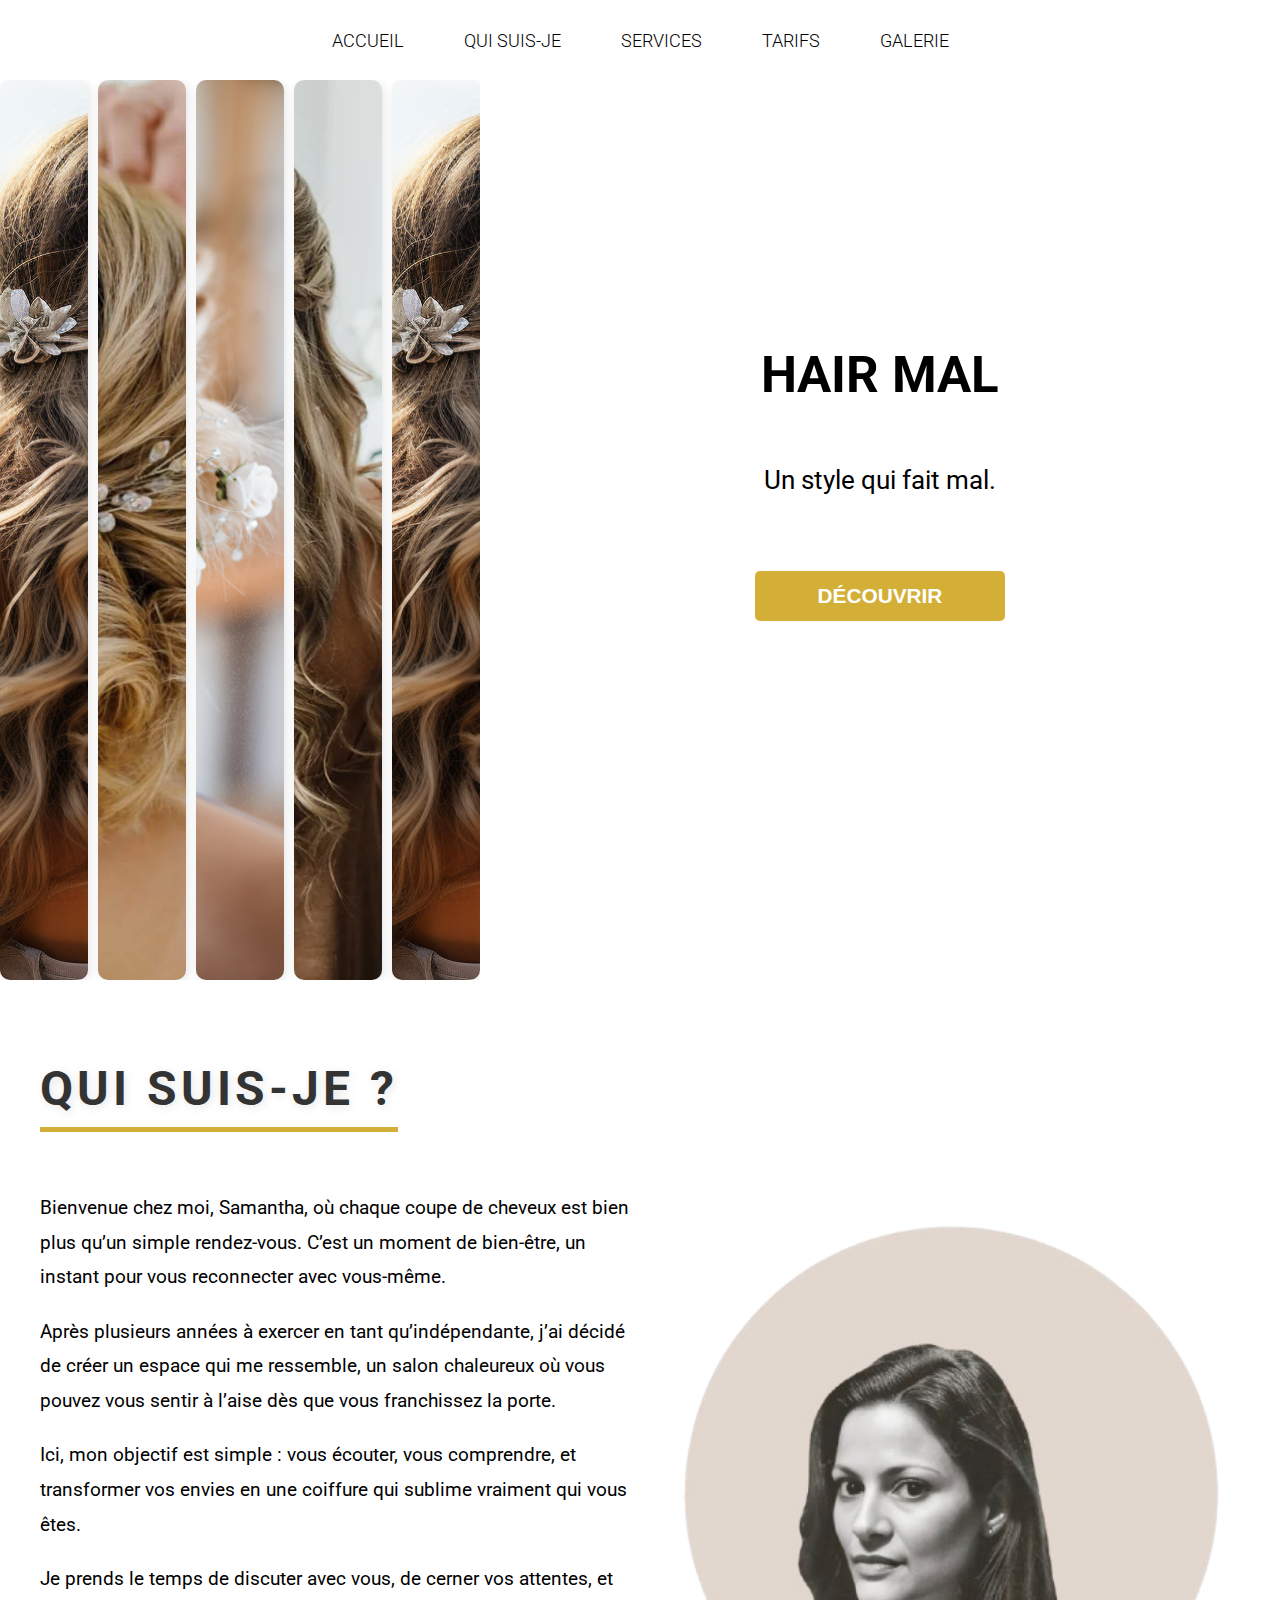
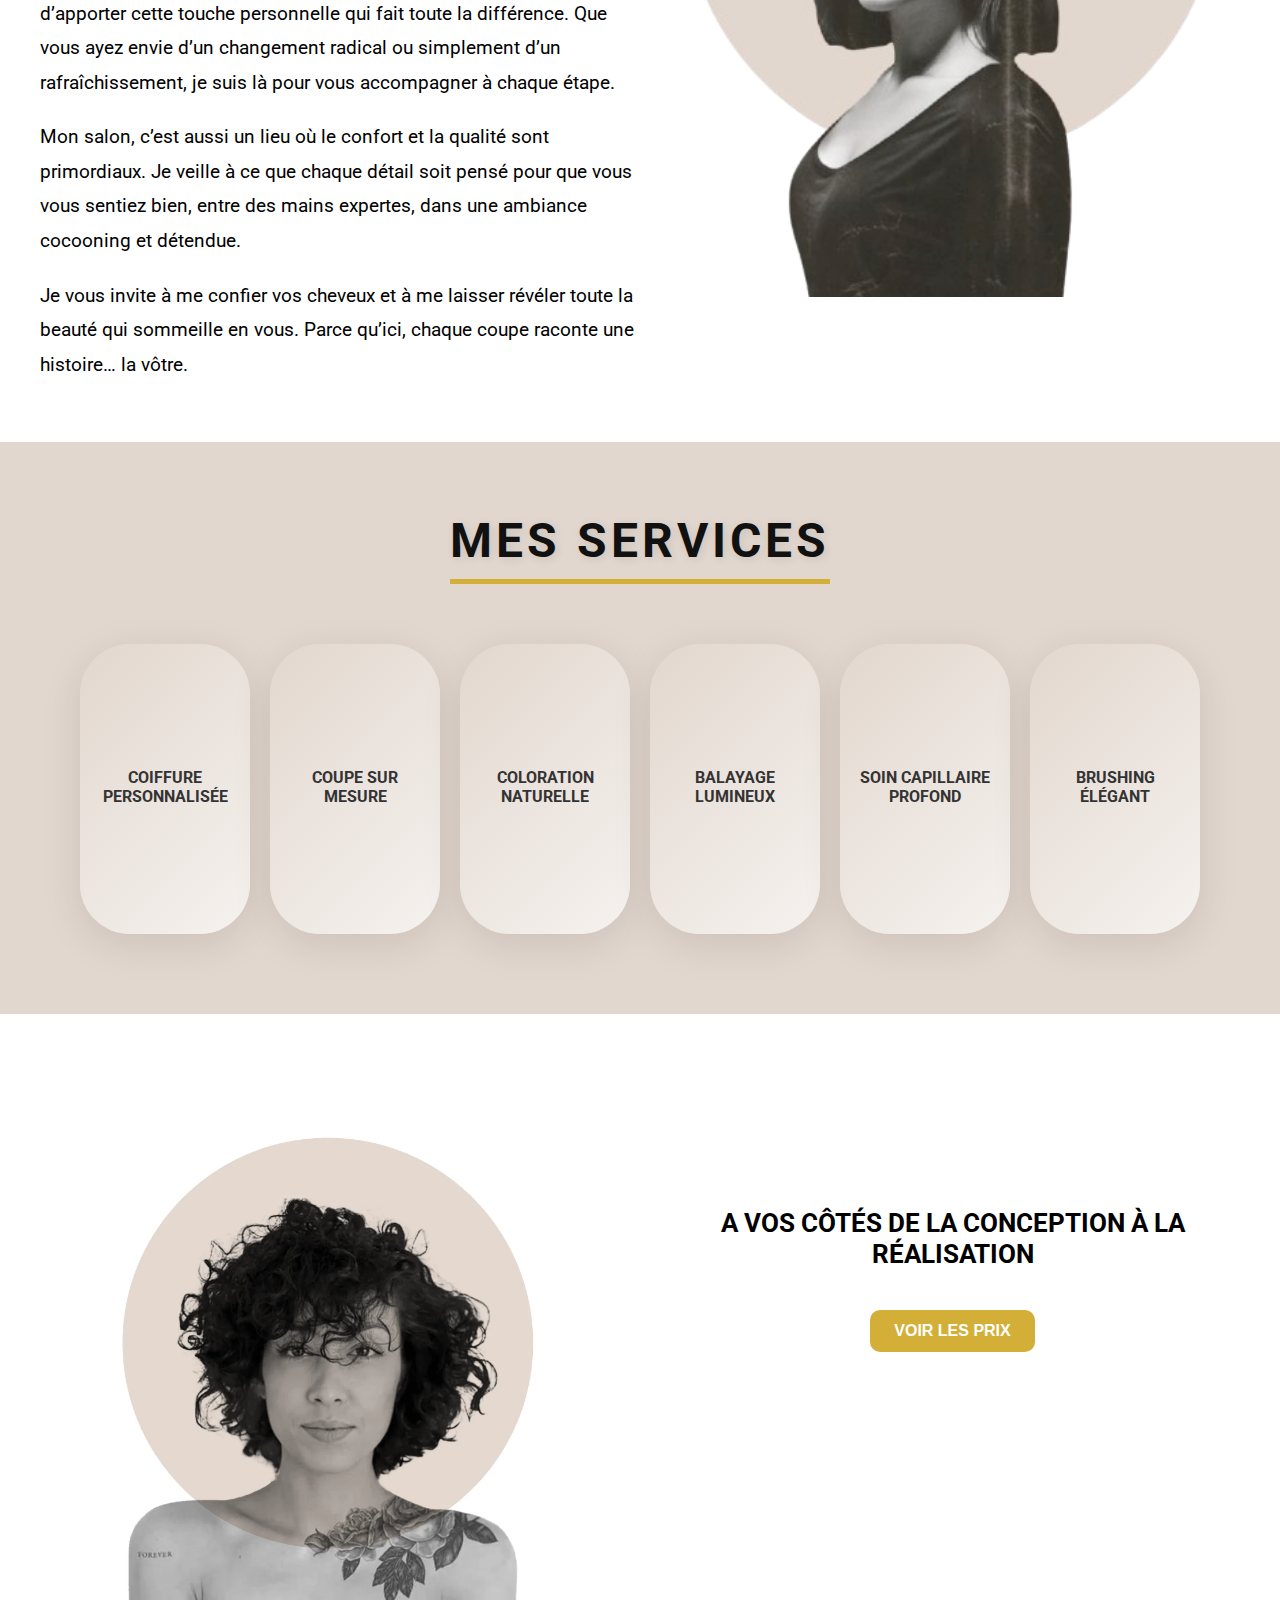
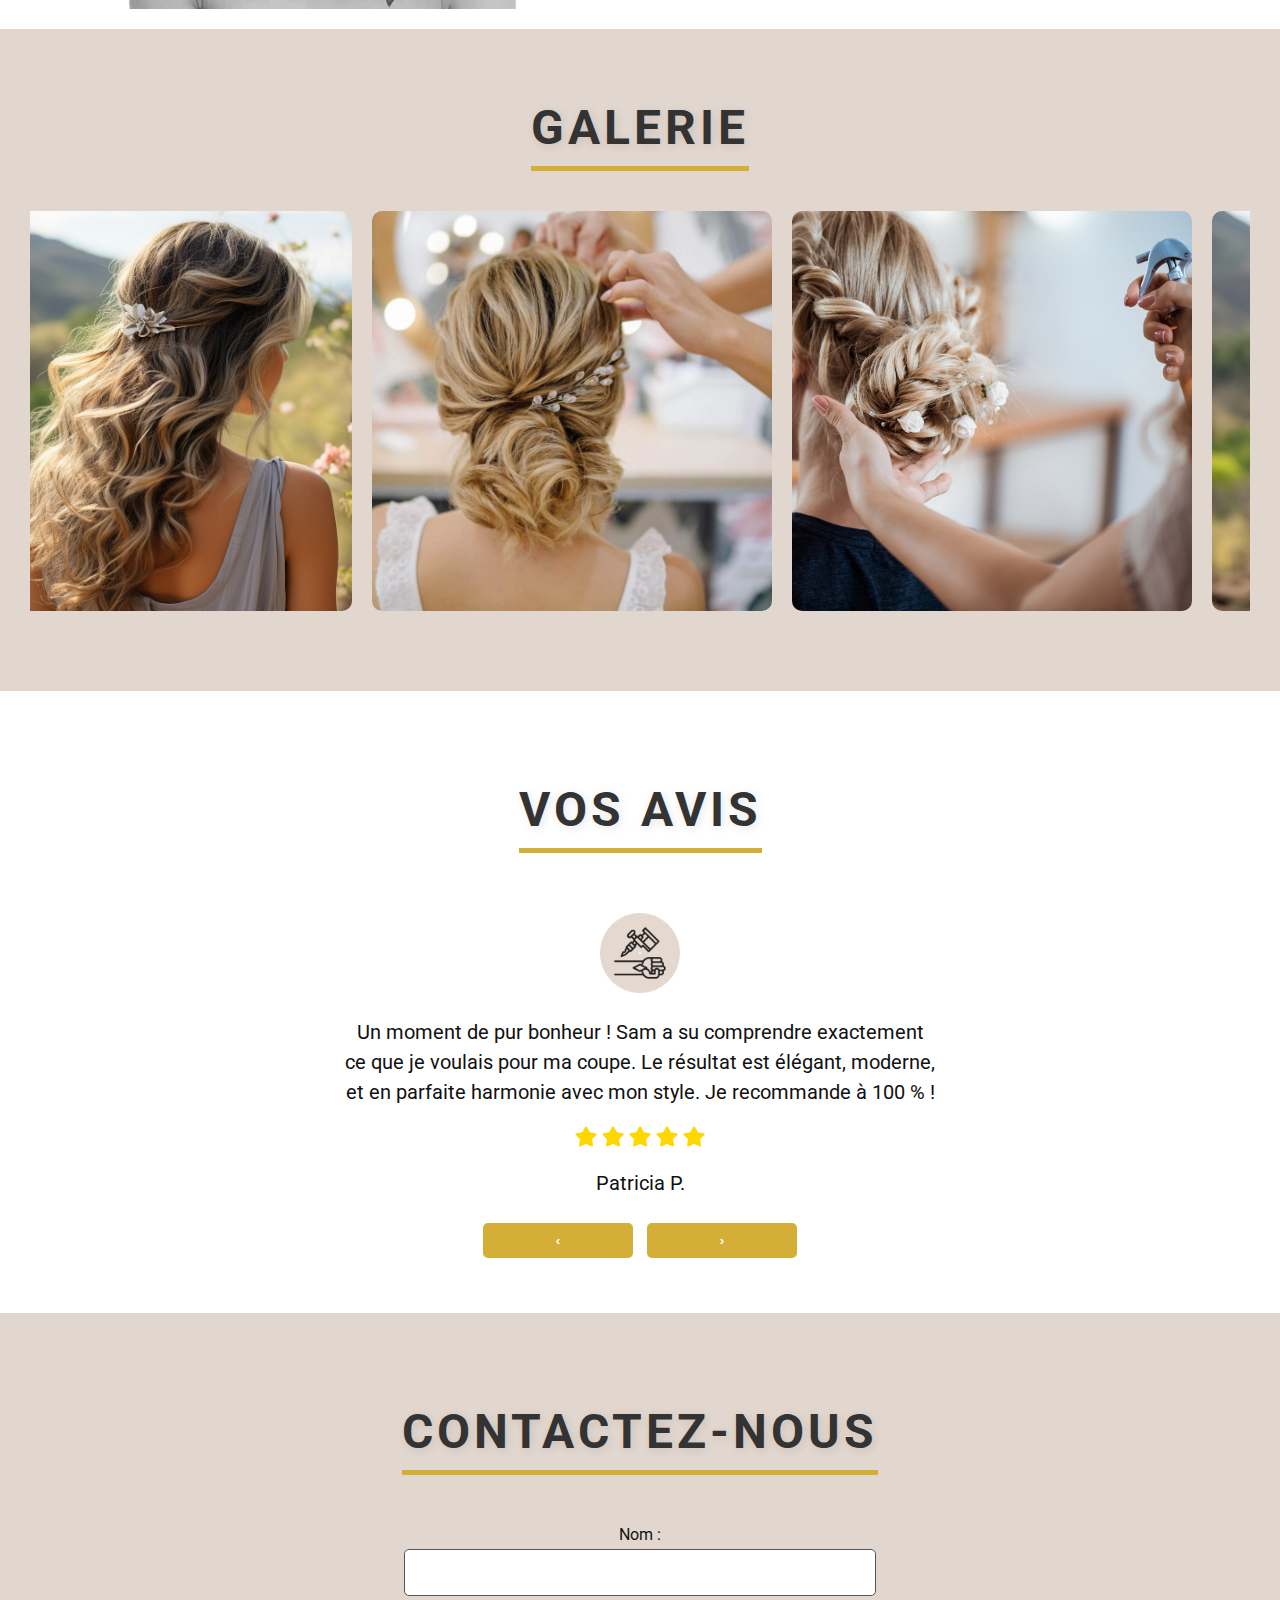
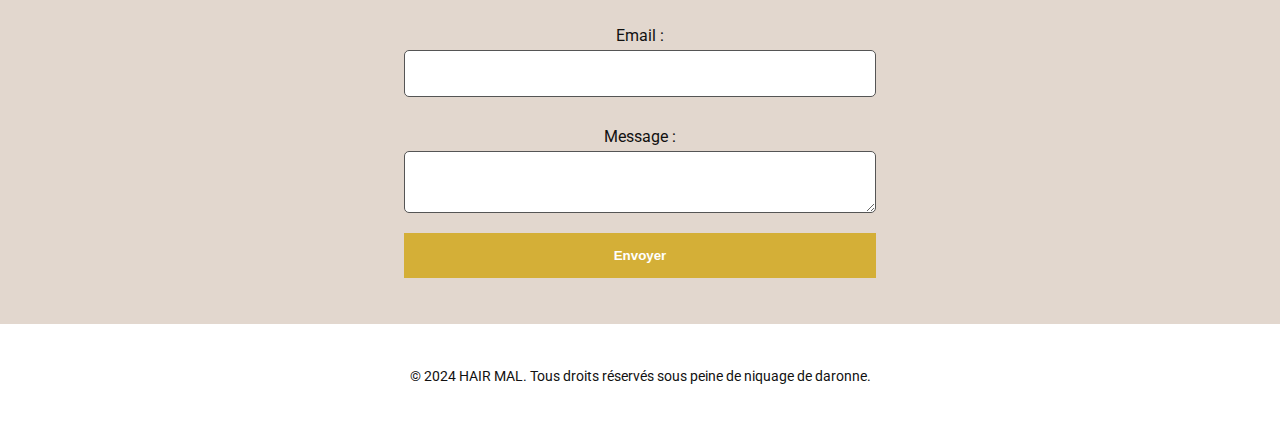
==== commit 16774ee8: "Fin de la v1" ====
--- a/index.html
+++ b/index.html
@@ -280,7 +280,7 @@
     </section>
     </main>
     <footer>
-        <p>&copy; 2024 [Nom du Salon]. Tous droits réservés.</p>
+        <p>&copy; 2024 HAIR MAL. Tous droits réservés sous peine de niquage de daronne.</p>
     </footer>
 
     <!-- Lien vers ton script JavaScript -->
--- a/css/tarifs.css
+++ b/css/tarifs.css
@@ -1,5 +1,16 @@
 /* --------------------------------------------------------------------------------------------------------------------------- PAGES D'ACCUEIL TARIF -----------------------------------------------------------------------------------------------------------------------------------------*/
-
+html {
+    height: 100%;
+    margin: 0;
+    padding: 0;
+    overflow-x: hidden; /* Évite le défilement horizontal si présent */
+}
+
+body {
+    position: relative;
+    min-height: 100vh; /* Assure que le body occupe toute la hauteur de la fenêtre */
+    margin: 0;
+}
 footer {
     position: absolute;
     bottom: 0;
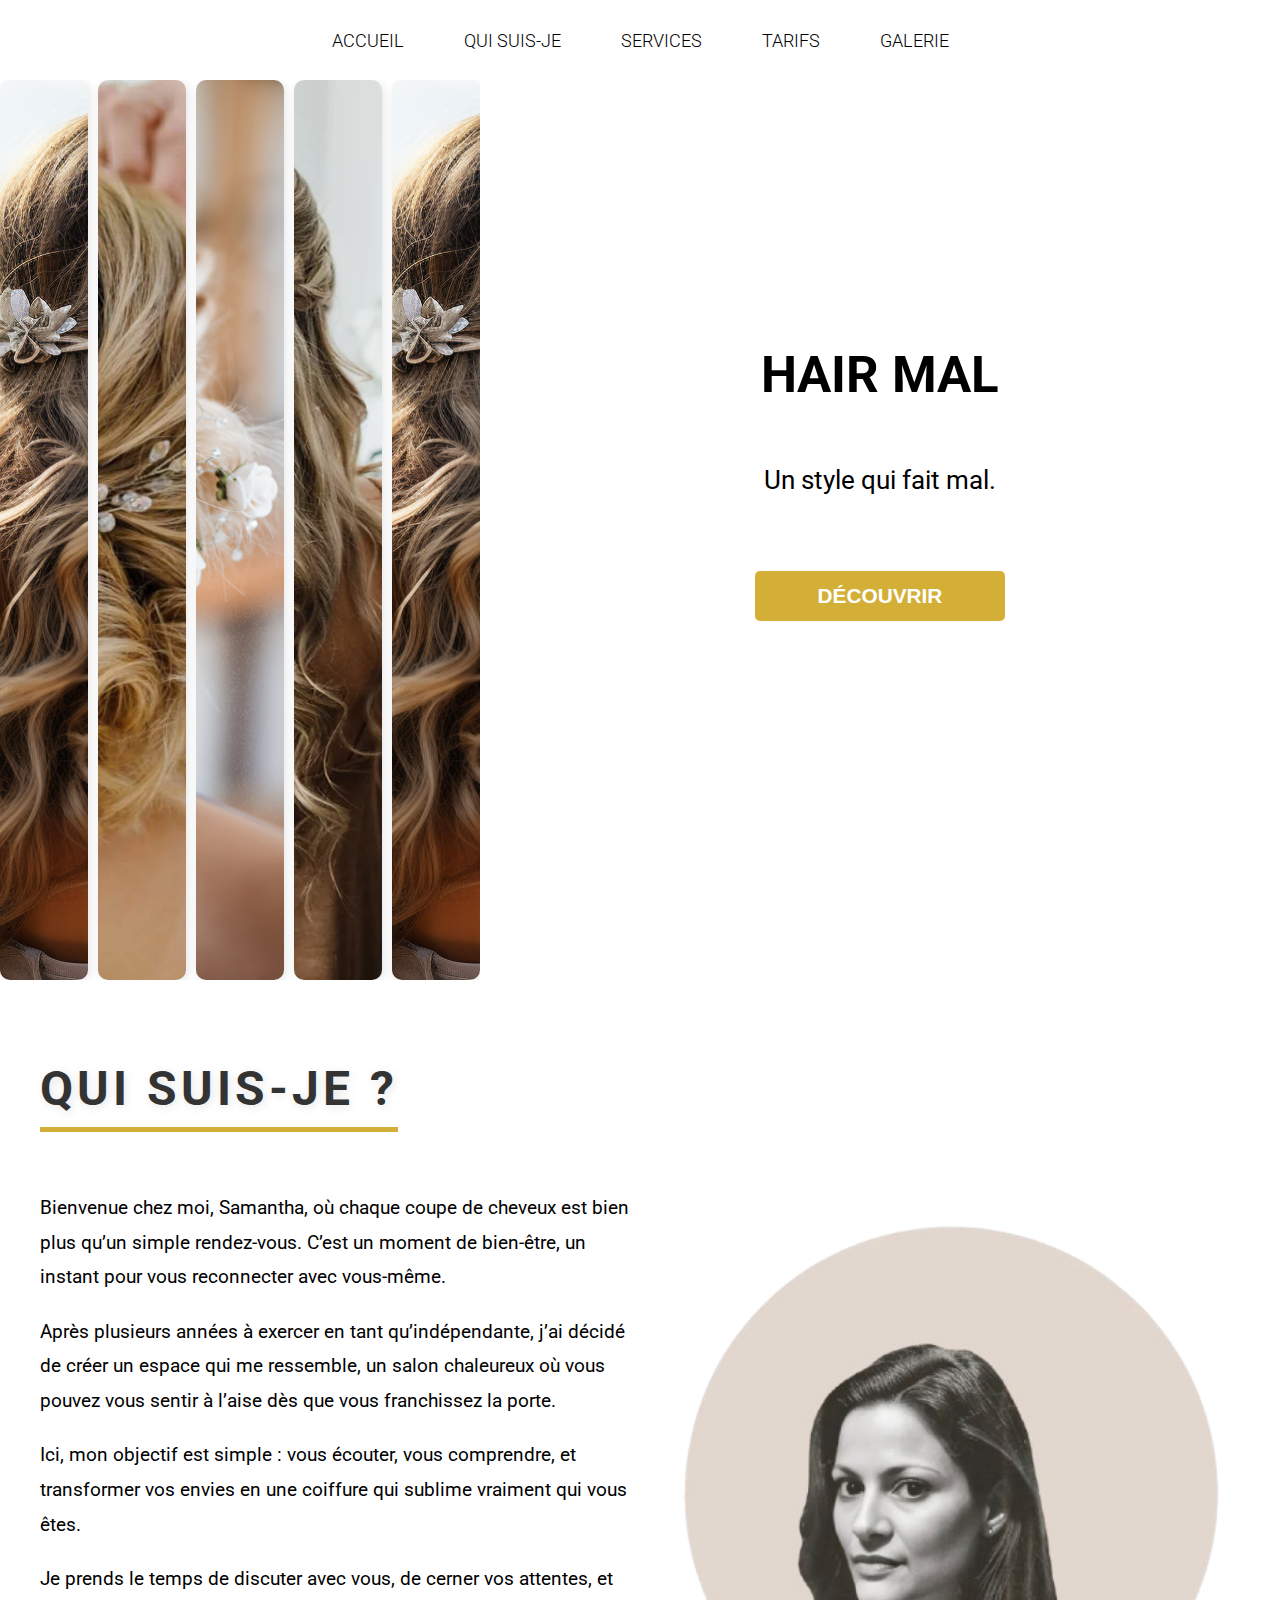
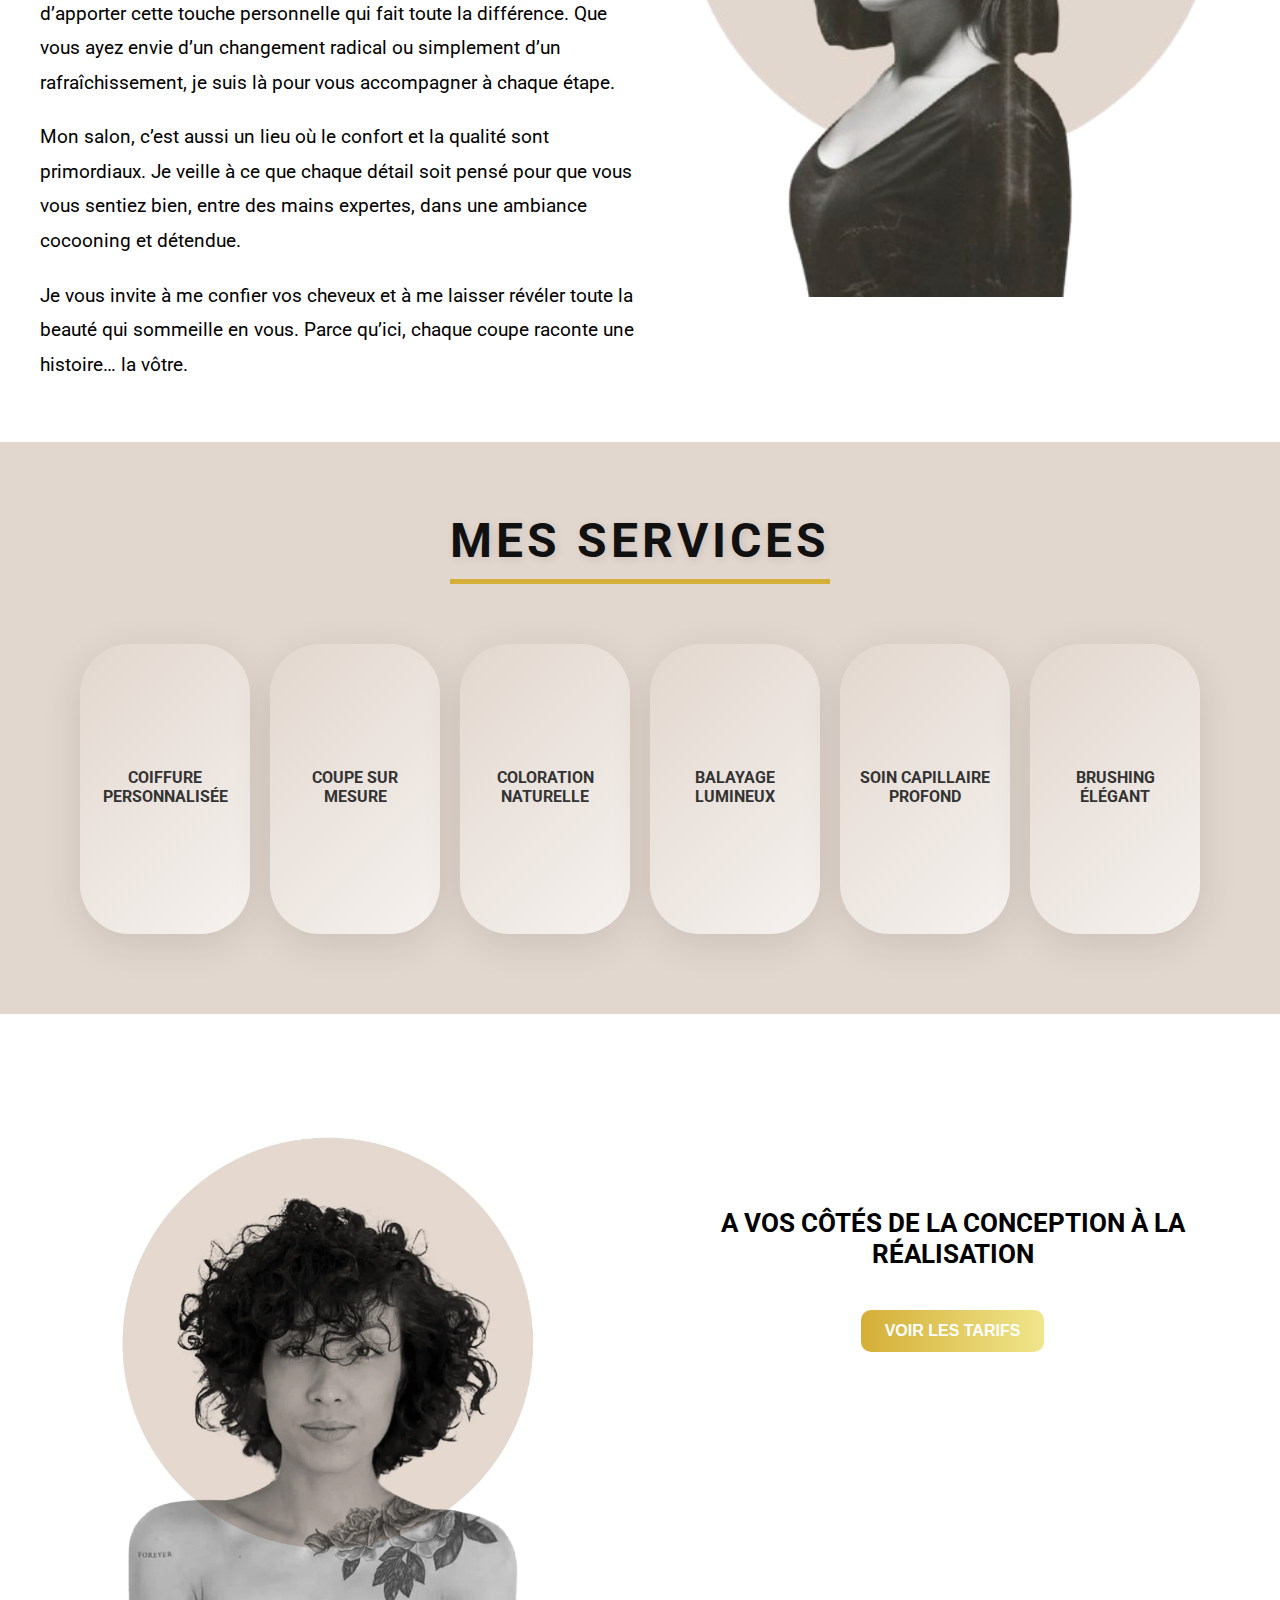
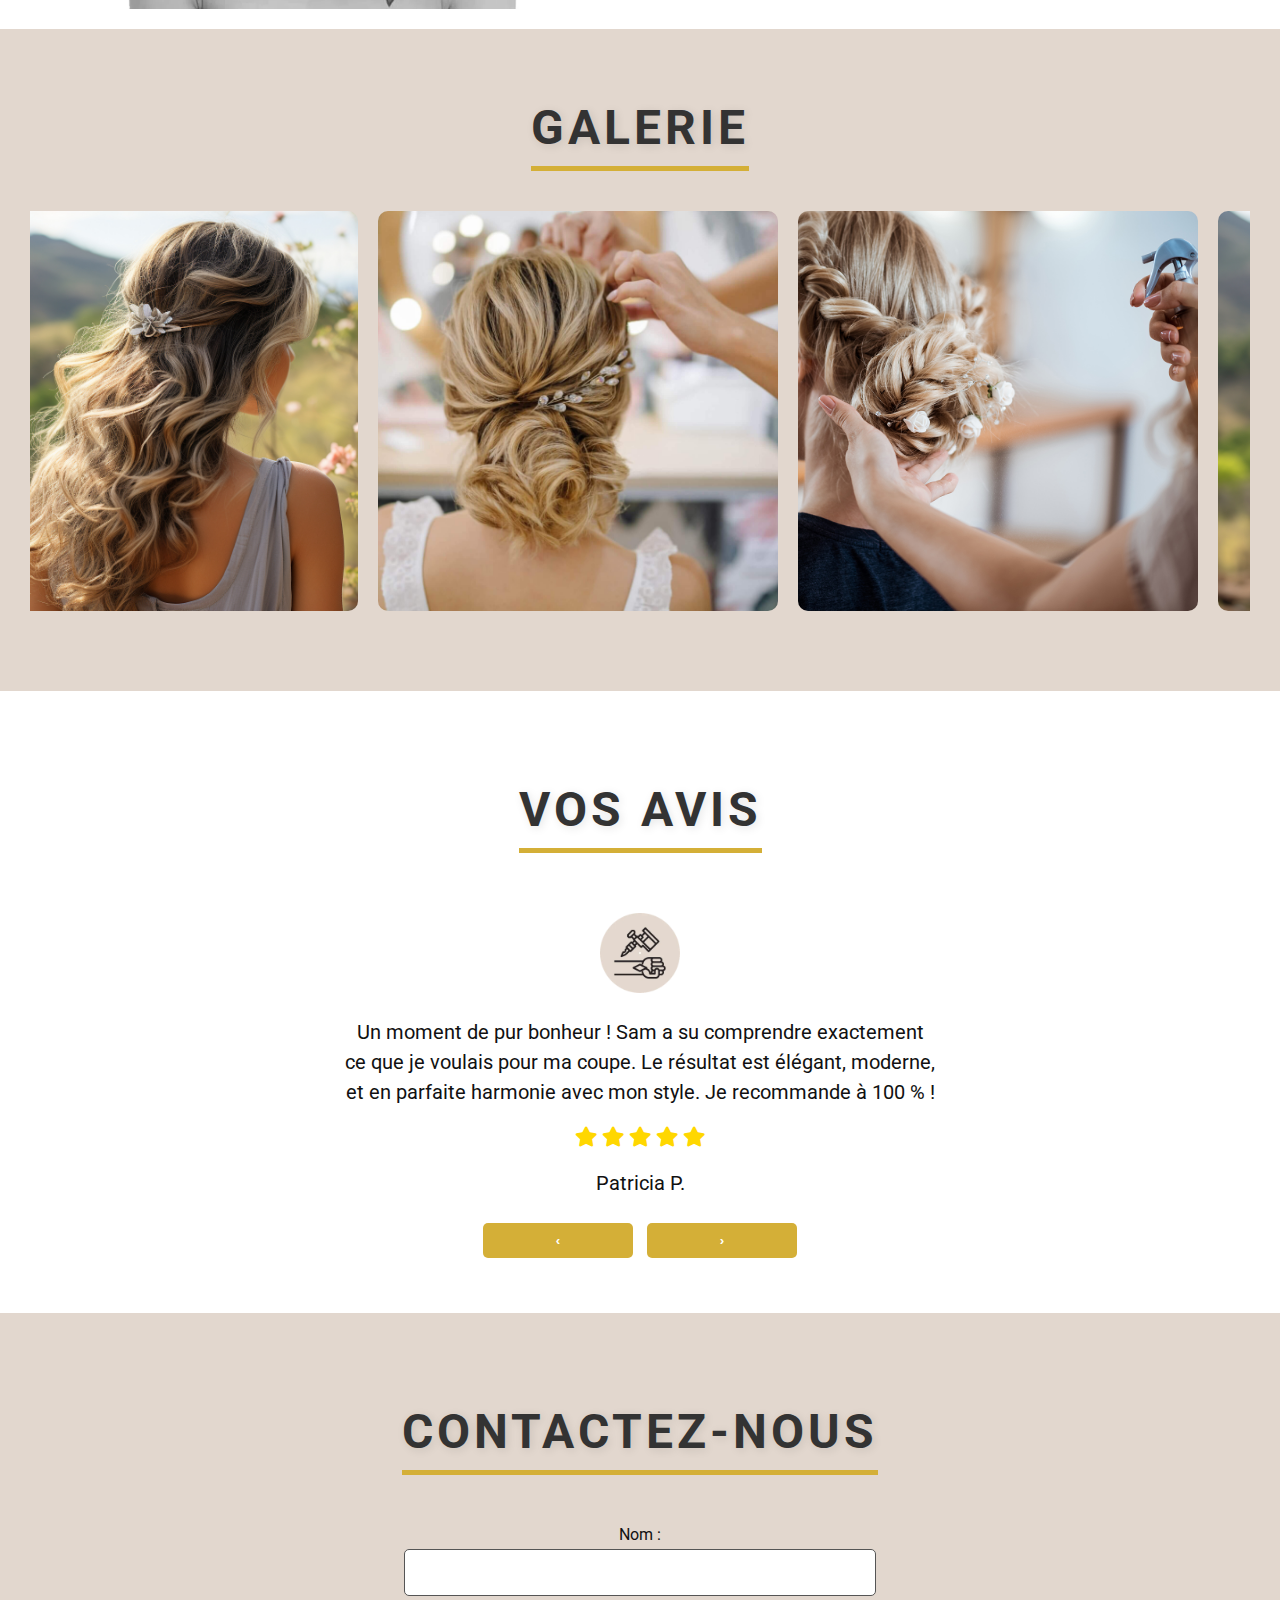
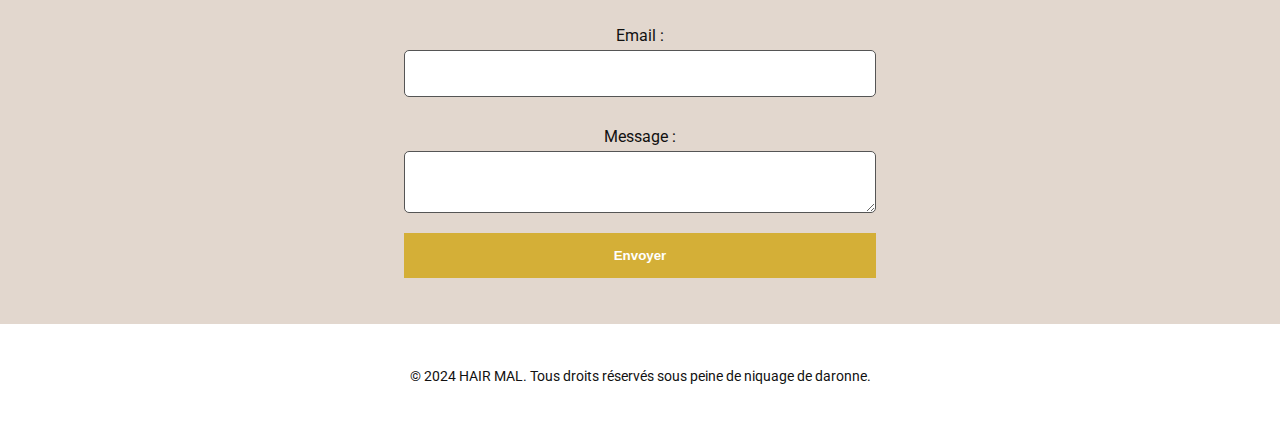
==== commit 89894f43: "Fin de la v2" ====
--- a/index.html
+++ b/index.html
@@ -81,7 +81,9 @@
         <div class="hero-right">
             <h1>HAIR MAL</h1>
             <p>Un style qui fait mal.</p>
-            <button>DÉCOUVRIR</button>
+            <a href="galerie.html">
+                <button>DÉCOUVRIR</button>
+            </a>
         </div>
     </section>
 
@@ -94,7 +96,9 @@
                 <div class="hero-image-mobile">
                     <img src="./images/image.png" alt="Coiffure">
                 </div>
-                <button>DÉCOUVRIR</button>
+                <a href="galerie.html">
+                    <button>DÉCOUVRIR</button>
+                </a>
             </div>
         </div>
     </section>
@@ -117,7 +121,7 @@
     </section>
 
     <section id="home-services-index" class="home-services-index">
-        <h2>MES SERVICES</h2>
+        <a href="services.html"><h2>MES SERVICES</h2></a>
         <div class="home-service-list">
             <div class="home-service-item">
                 <h3>Coiffure Personnalisée</h3>
@@ -153,13 +157,15 @@
         </div>
         <div class="home-price-text">
             <h1>A VOS CÔTÉS DE LA CONCEPTION À LA RÉALISATION</h1>
-            <button>VOIR LES PRIX</button>
+            <a href="tarifs.html">
+                <button>VOIR LES TARIFS</button>
+            </a>
         </div>
     </section>
 
     <!-- Galerie Section -->
     <section id="home-gallery" class="home-gallery">
-        <h2>GALERIE</h2>
+        <a href="galerie.html"><h2>GALERIE</h2></a>
         <div class="home-gallery-grid">
             <div class="home-gallery-item" style="background-image: url('./images/coiffure1.jpg');"></div>
             <div class="home-gallery-item" style="background-image: url('./images/coiffure2.jpeg');"></div>
--- a/css/hero.css
+++ b/css/hero.css
@@ -151,7 +151,7 @@
     .hero-right button {
         margin-top: 0px; /* Réduisez cette valeur pour rapprocher le bouton du contenu au-dessus */
         padding: 10px 20px;
-        background-color: #f5f5f5;
+        background: linear-gradient(to right, #d4af37, #f0e68c);
         color: #111;
         border: none;
         border-radius: 5px;
--- a/css/avis.css
+++ b/css/avis.css
@@ -132,7 +132,7 @@
     }
 
     .slider-controls button {
-        background-color: #111;
+        background: linear-gradient(to right, #d4af37, #f0e68c);
         }
 
 }--- a/css/contact.css
+++ b/css/contact.css
@@ -112,8 +112,8 @@
 
     button {
         padding: 12px;
-        background-color: #d4af37;
-        color: #ffffff;
+        background: linear-gradient(to right, #d4af37, #f0e68c);
+        color: #111;
         font-weight: bold;
         cursor: pointer;
         transition: background-color 0.3s ease;
--- a/css/services.css
+++ b/css/services.css
@@ -199,7 +199,7 @@
 .service-item {
     flex: 1;
     background: linear-gradient(135deg, #e2d7ce 0%, #eeeeee 50%, #eaeaea 100%);
-    border-radius: 50px;
+    border-radius: 200px;
     padding: 20px;
     text-align: center;
     box-shadow: 0 10px 40px rgba(0, 0, 0, 0.1);
@@ -251,7 +251,7 @@
 
 /* Styles des titres de services */
 .service-item h3 {
-    font-size: 1rem;
+    font-size: 1.5rem;
     font-weight: bold;
     text-transform: uppercase;
     color: #333;
@@ -414,7 +414,8 @@
     gap: 20px;
     align-items: center; /* Centre les éléments horizontalement */
     justify-content: center; /* Centre les éléments verticalement */
-    padding: 0 20px; /* Ajoute du padding pour éviter que les services touchent les bords */
+    padding: 0px 20px; /* Ajoute du padding pour éviter que les services touchent les bords */
+    padding-bottom: 0px;
 }
 
 .service-item {
@@ -423,6 +424,8 @@
     transition: all 0.3s ease;
     flex: 1;
     text-align: center; /* Centre le contenu à l'intérieur de chaque service */
+    border-radius: 50px;
+
 }
 
 /* Agrandir l'élément actif */
--- a/css/about.css
+++ b/css/about.css
@@ -1,15 +1,32 @@
 /* --------------------------------------------------------------------------------------------------------------------------- STYLE GÉNÉRAUX -----------------------------------------------------------------------------------------------------------------------------------------*/
 
+   /* Global Styles */
+html {
+    height: 100%;
+}
+
+body {
+    display: flex;
+    flex-direction: column;
+    min-height: 100vh; /* Assure que le body prend toute la hauteur de la fenêtre */
+    margin: 0;
+    padding: 0;
+    font-family: 'Roboto', sans-serif;
+}
+
+/* Assure que le contenu occupe tout l'espace disponible */
+main {
+    flex-grow: 1; /* Permet à main de prendre tout l'espace restant */
+}
+
+/* Footer fixe en bas */
 footer {
-    position: absolute;
-    bottom: 0;
-    left: 0;
-    width: 100%;
-    background-color: #ffffff;
+    background-color: #fff;
     color: #111;
     text-align: center;
-    padding: 30px 0;
-    font-size: 0.875rem;
+    padding: 20px 0;
+    width: 100%;
+    position: relative; /* Le footer reste en position relative */
 }
 
 
@@ -135,93 +152,62 @@
 }
 
 /* --------------------------------------------------------------------------------------------------------------------------- PAGES ABOUT MOBILE -----------------------------------------------------------------------------------------------------------------------------------------*/
-
-@media (max-width: 1024px) {
-    .home-about-section {
+@media (min-width: 1025px) {
+    .about-image-mobile {
         display: none;
+    }}
+
+    @media (max-width: 1024px) {
+        .home-about-section, .about-image {
+            display: none;
+        }
+    
+        .about-section {
+            display: flex;
+            flex-direction: column;
+            align-items: center; /* Centrer horizontalement */
+            justify-content: center; /* Centrer verticalement */
+            text-align: center;
+            padding: 20px;
+            background-color: #111;
+        }
+    
+        .about-section h1 {
+            font-size: 2.5rem;
+            font-weight: 700;
+            color: #333;
+            text-transform: uppercase;
+            letter-spacing: 3px;
+            margin-bottom: 0px;
+            background: linear-gradient(to right, #d4af37, #f0e68c);
+            -webkit-background-clip: text;
+            -webkit-text-fill-color: transparent;
+            text-align: center;
+        }
+    
+        .about-image-mobile {
+            margin-bottom: 20px; /* Espacement entre l'image et le texte */
+        }
+    
+        .about-content, .about-image {
+            width: 100%;
+            margin-bottom: 20px;
+            text-align: center;
+        }
+    
+        .about-content h1 {
+            font-size: 1.5rem;
+        }
+    
+        .about-content p {
+            font-size: 1.1rem;
+            color: #fff;
+            text-align: left;
+        }
+    
+        footer {
+            background-color: #111;
+            color: #fff;
+        }
     }
-
-    .about-section {
-        flex-direction: column; /* Passe les éléments en colonne */
-        text-align: center;
-        padding: 20px; /* Réduit le padding pour s'adapter aux petits écrans */
-        background-color: #111;
-    }
-
-    .about-section h1 {
-        font-size: 2.5rem; /* Augmente la taille du titre pour plus de présence */
-        font-weight: 700; /* Texte en gras pour un effet plus puissant */
-        color: #333; /* Un gris foncé pour un bon contraste */
-        text-transform: uppercase; /* Texte en majuscules pour plus d'impact */
-        letter-spacing: 3px; /* Espacement entre les lettres pour un look moderne */
-        text-align: center; /* Centre le titre */
-        margin-bottom: 30px;
-        position: relative; /* Permet d'ajouter des éléments décoratifs autour */
-    
-        /* Effet dégradé pour ajouter de l'élégance */
-        background: linear-gradient(to right, #d4af37, #f0e68c);
-        -webkit-background-clip: text;
-        -webkit-text-fill-color: transparent;
-    }
-    
-  
-    /* Animation pour faire apparaître le titre */
-    .about-section h1 {
-        animation: fadeInTitle 1s ease-out;
-    }
-    
-    @keyframes fadeInTitle {
-        from {
-            opacity: 0;
-            transform: translateY(-20px);
-        }
-        to {
-            opacity: 1;
-            transform: translateY(0);
-        }
-    }
-
-    .about-content, .about-image {
-        width: 100%; /* Les éléments occupent 100% de la largeur de l'écran */
-        margin-bottom: 20px; /* Ajoute un espace entre le texte et l'image */
-    }
-
-    .about-content h1 {
-        font-size: 2.5rem; /* Réduit la taille du titre */
-    }
-
-    .about-content p {
-        font-size: 1.1rem; /* Réduit légèrement la taille du texte */
-        color: #fff;
-    }
-
-   /* Global Styles */
-html {
-    height: 100%;
-}
-
-body {
-    display: flex;
-    flex-direction: column;
-    min-height: 100vh; /* Assure que le body prend toute la hauteur de la fenêtre */
-    margin: 0;
-    padding: 0;
-    font-family: 'Roboto', sans-serif;
-}
-
-/* Assure que le contenu occupe tout l'espace disponible */
-main {
-    flex-grow: 1; /* Permet à main de prendre tout l'espace restant */
-}
-
-/* Footer fixe en bas */
-footer {
-    background-color: #111;
-    color: #fff;
-    text-align: center;
-    padding: 20px 0;
-    width: 100%;
-    position: relative; /* Le footer reste en position relative */
-}
-}
-
+    --- a/css/tarifs.css
+++ b/css/tarifs.css
@@ -72,6 +72,8 @@
     font-size: 1rem; /* Taille fixe pour le bouton */
     border-radius: 10px;
     margin-top: 20px;
+    background: linear-gradient(to right, #d4af37, #f0e68c);
+    color: #ffffff;
 }
 
 /* --------------------------------------------------------------------------------------------------------------------------- PAGES TARIFS -----------------------------------------------------------------------------------------------------------------------------------------*/
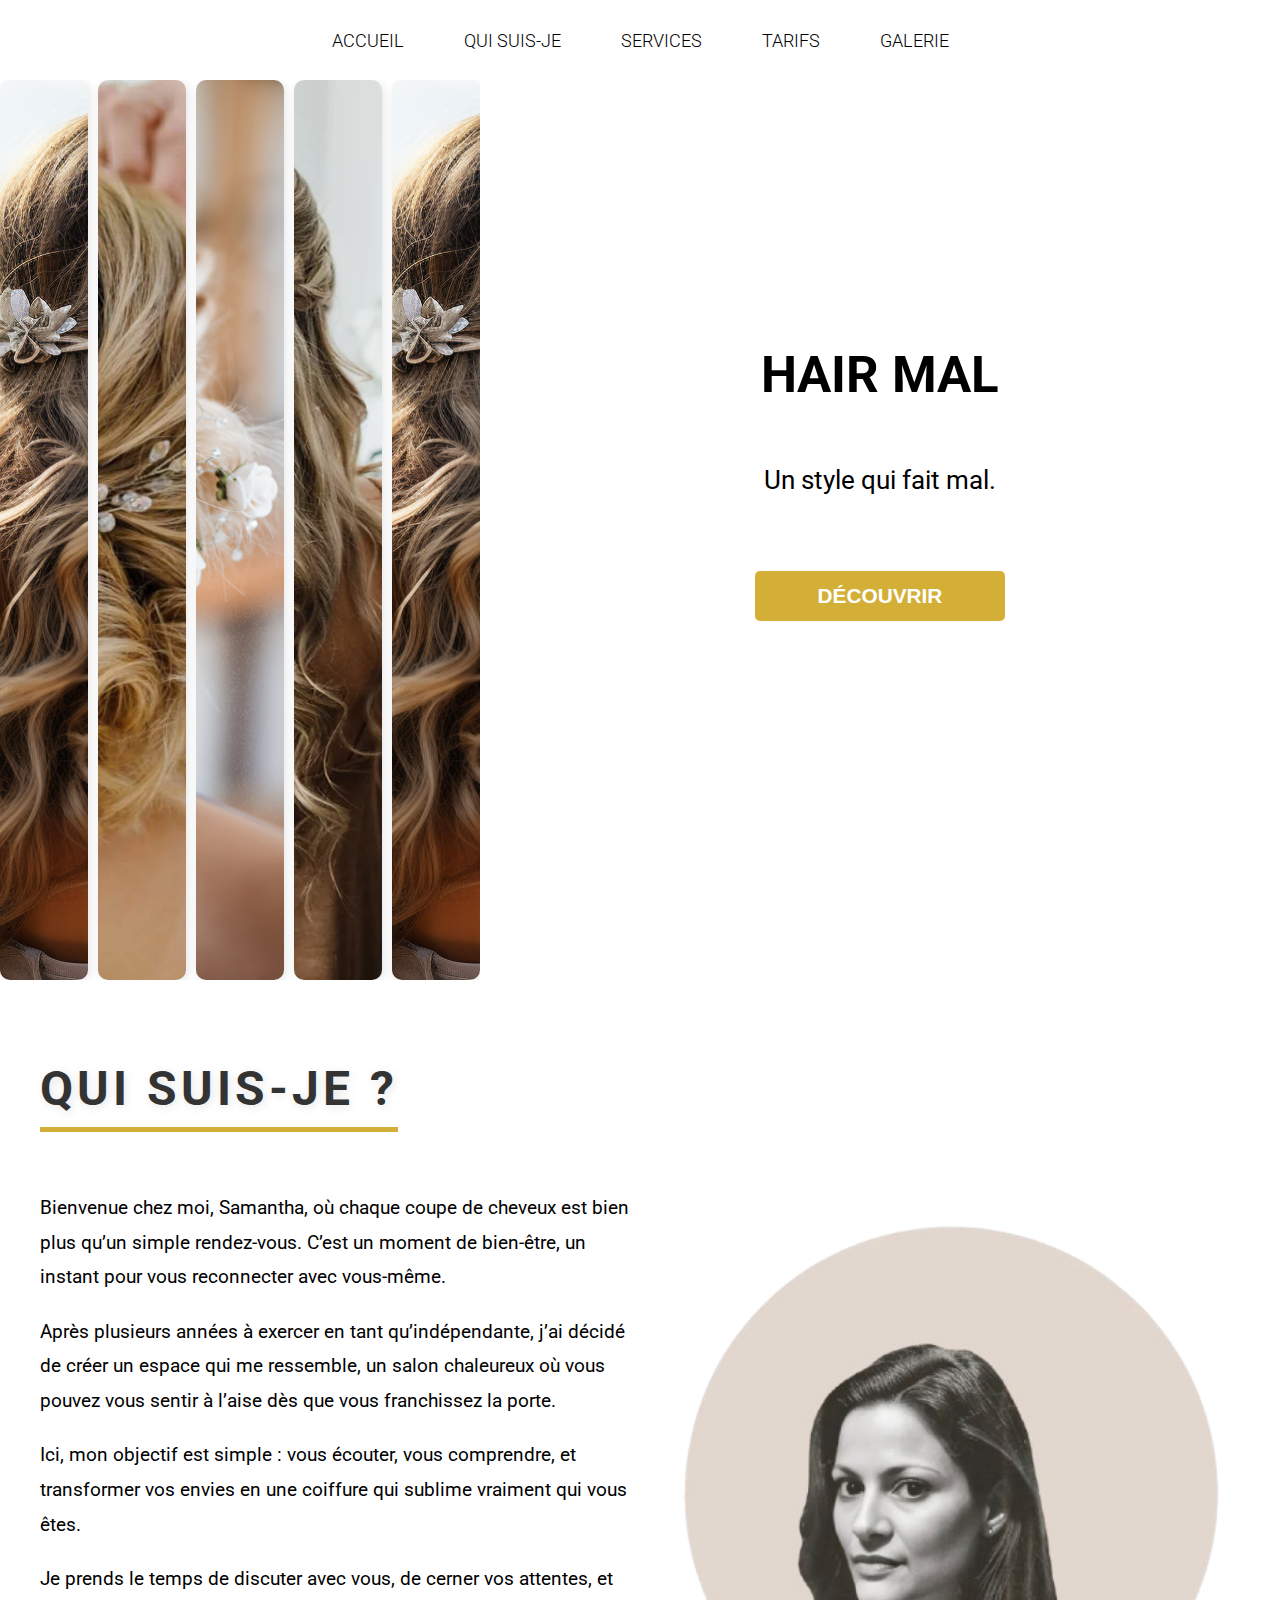
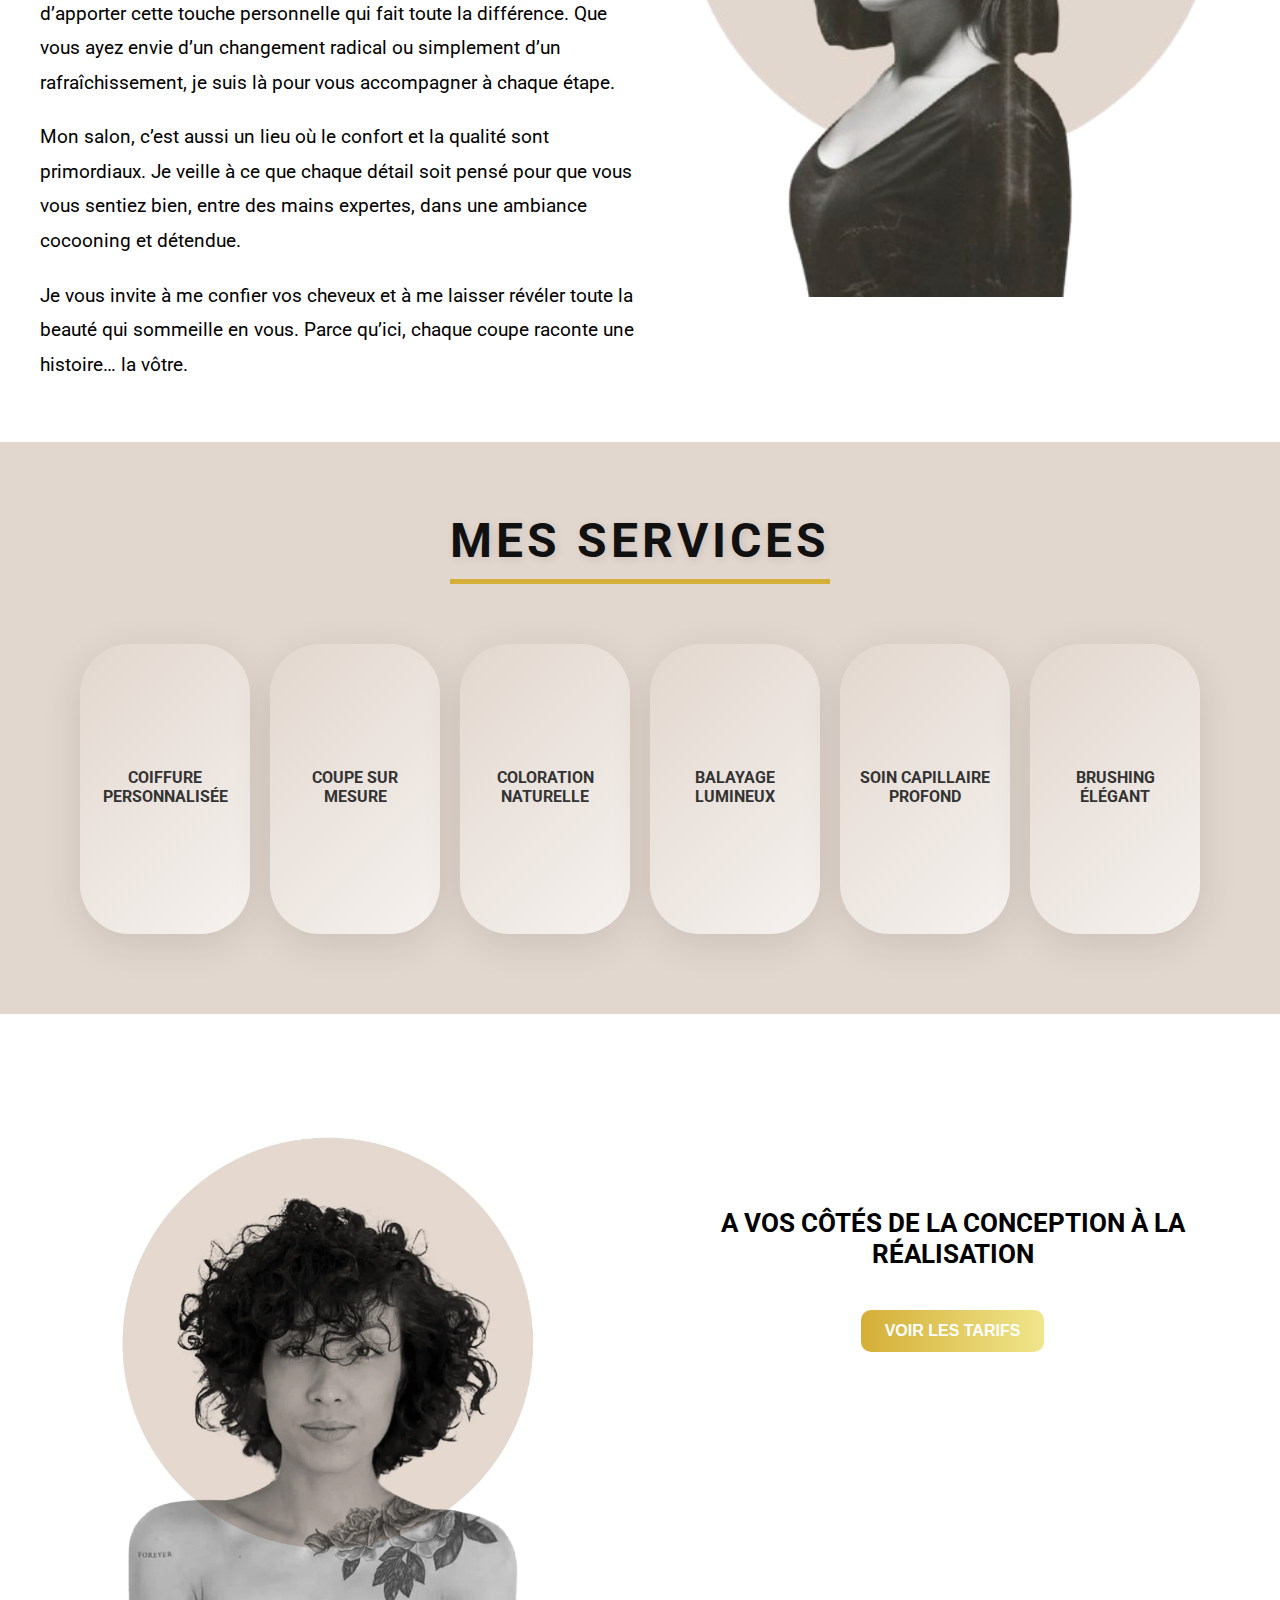
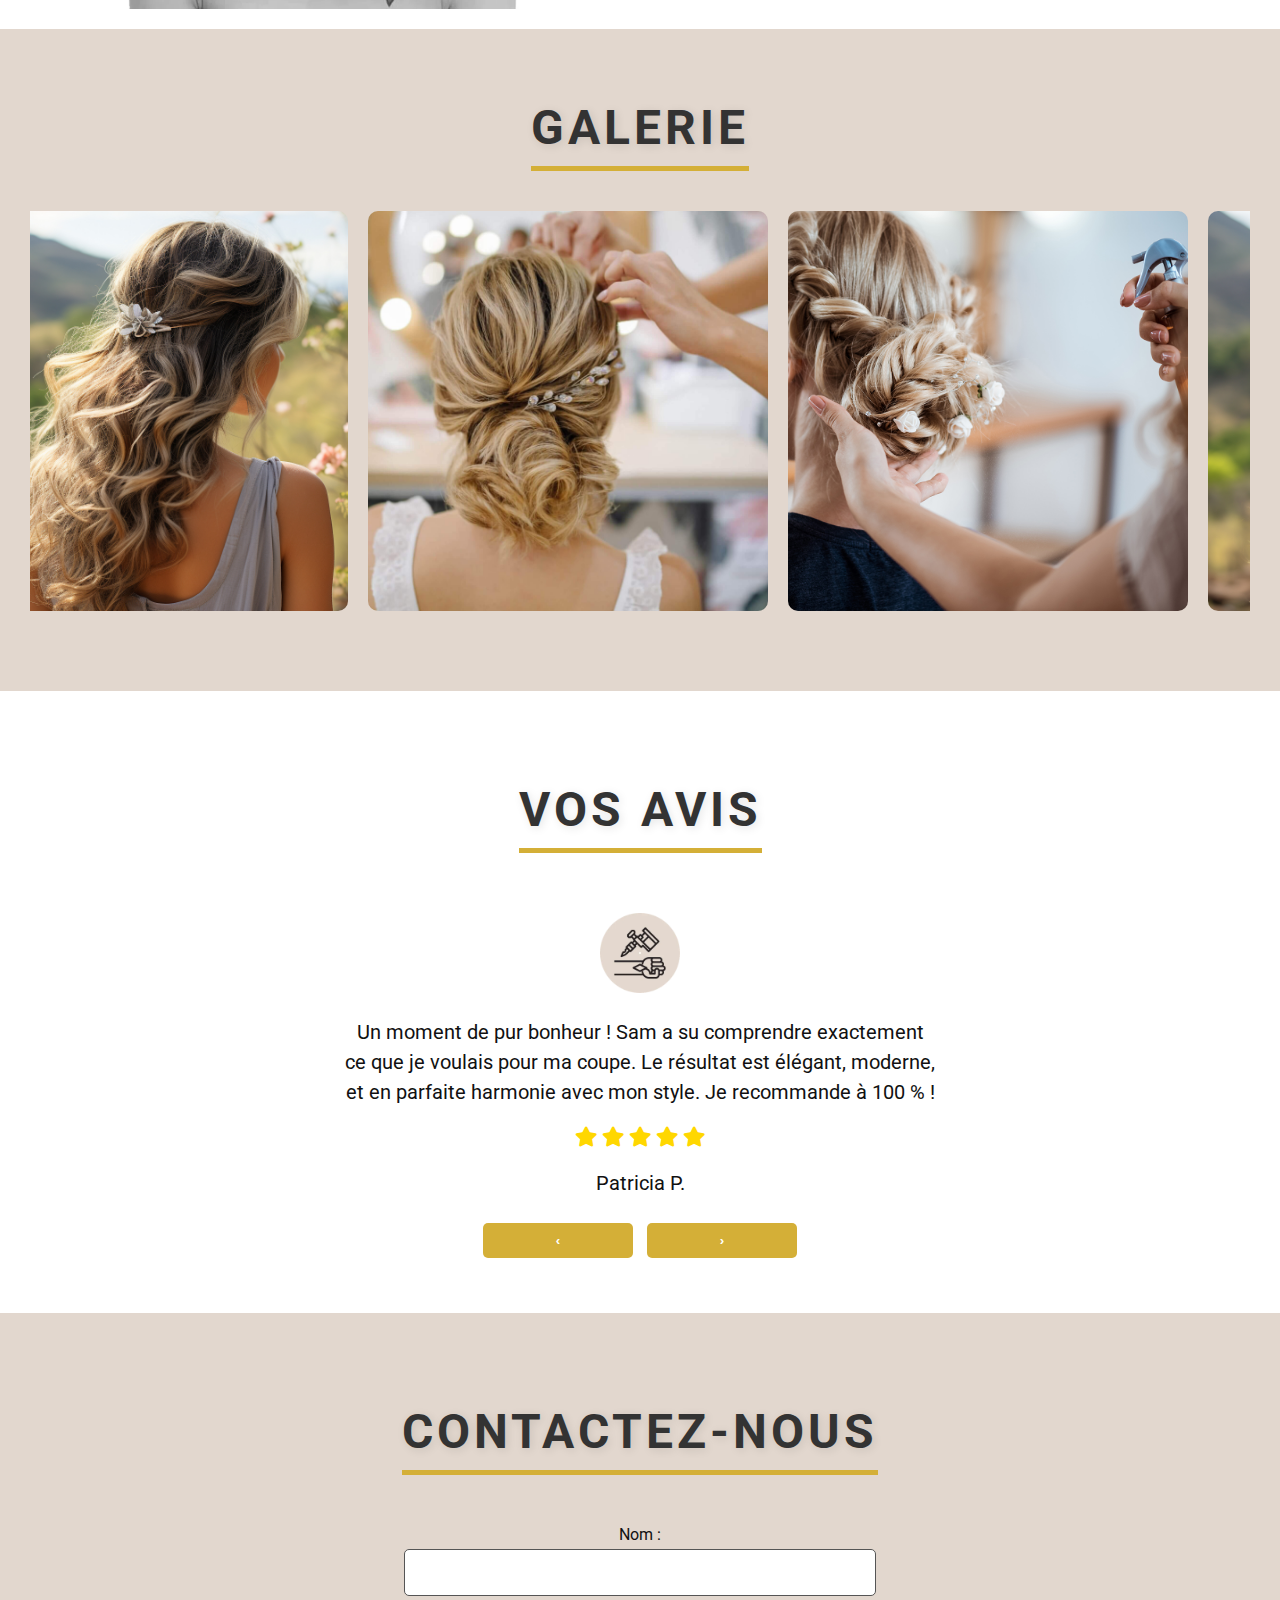
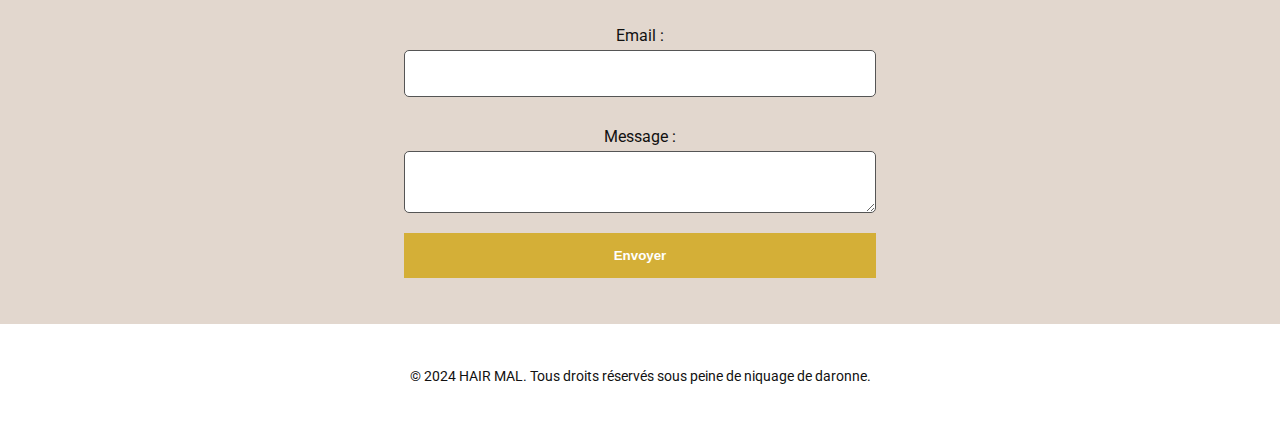
==== commit a72d731a: "ajout overlay horaire" ====
--- a/index.html
+++ b/index.html
@@ -25,7 +25,7 @@
             </div>
             
             <div>
-                <img src="images/logo.png" alt="logo" class="logo-icon">
+                <a href="index.html"><img src="images/logo.png" alt="logo" class="logo-icon"></a>
             </div>
             
             <div class="menu-icon" id="menu-icon">
--- a/css/services.css
+++ b/css/services.css
@@ -467,9 +467,11 @@
 .body {
     background-color: #111;
 }
+
 footer {
     background-color: #111;
     color: #fff;
-}
-
-}
+    font-size: 8px;
+}
+
+}
--- a/css/about.css
+++ b/css/about.css
@@ -200,7 +200,7 @@
         }
     
         .about-content p {
-            font-size: 1.1rem;
+            font-size: 1rem;
             color: #fff;
             text-align: left;
         }
@@ -208,6 +208,7 @@
         footer {
             background-color: #111;
             color: #fff;
+            font-size: 8px;
         }
     }
     --- a/css/tarifs.css
+++ b/css/tarifs.css
@@ -308,5 +308,6 @@
     footer {
         background-color: #111;
         color: #fff;
-    }
-}
+        font-size: 8px;
+    }
+}
